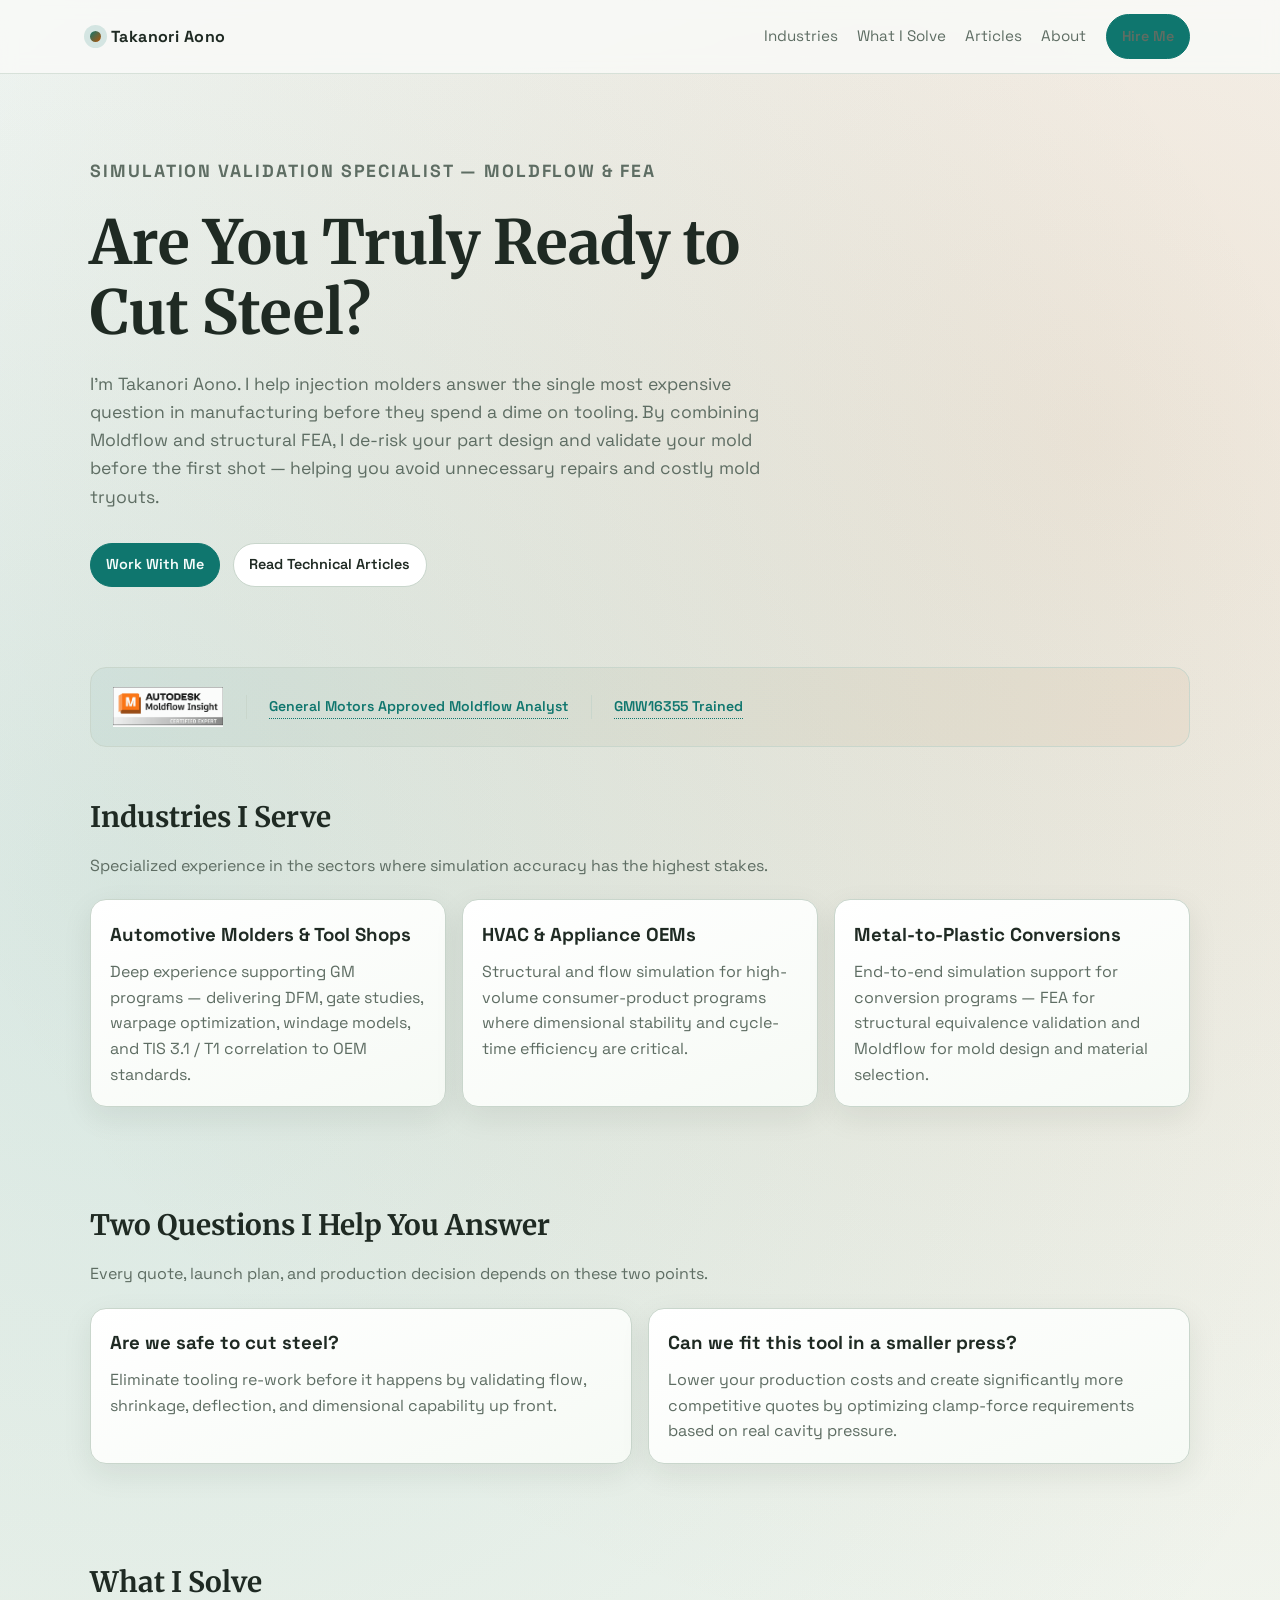
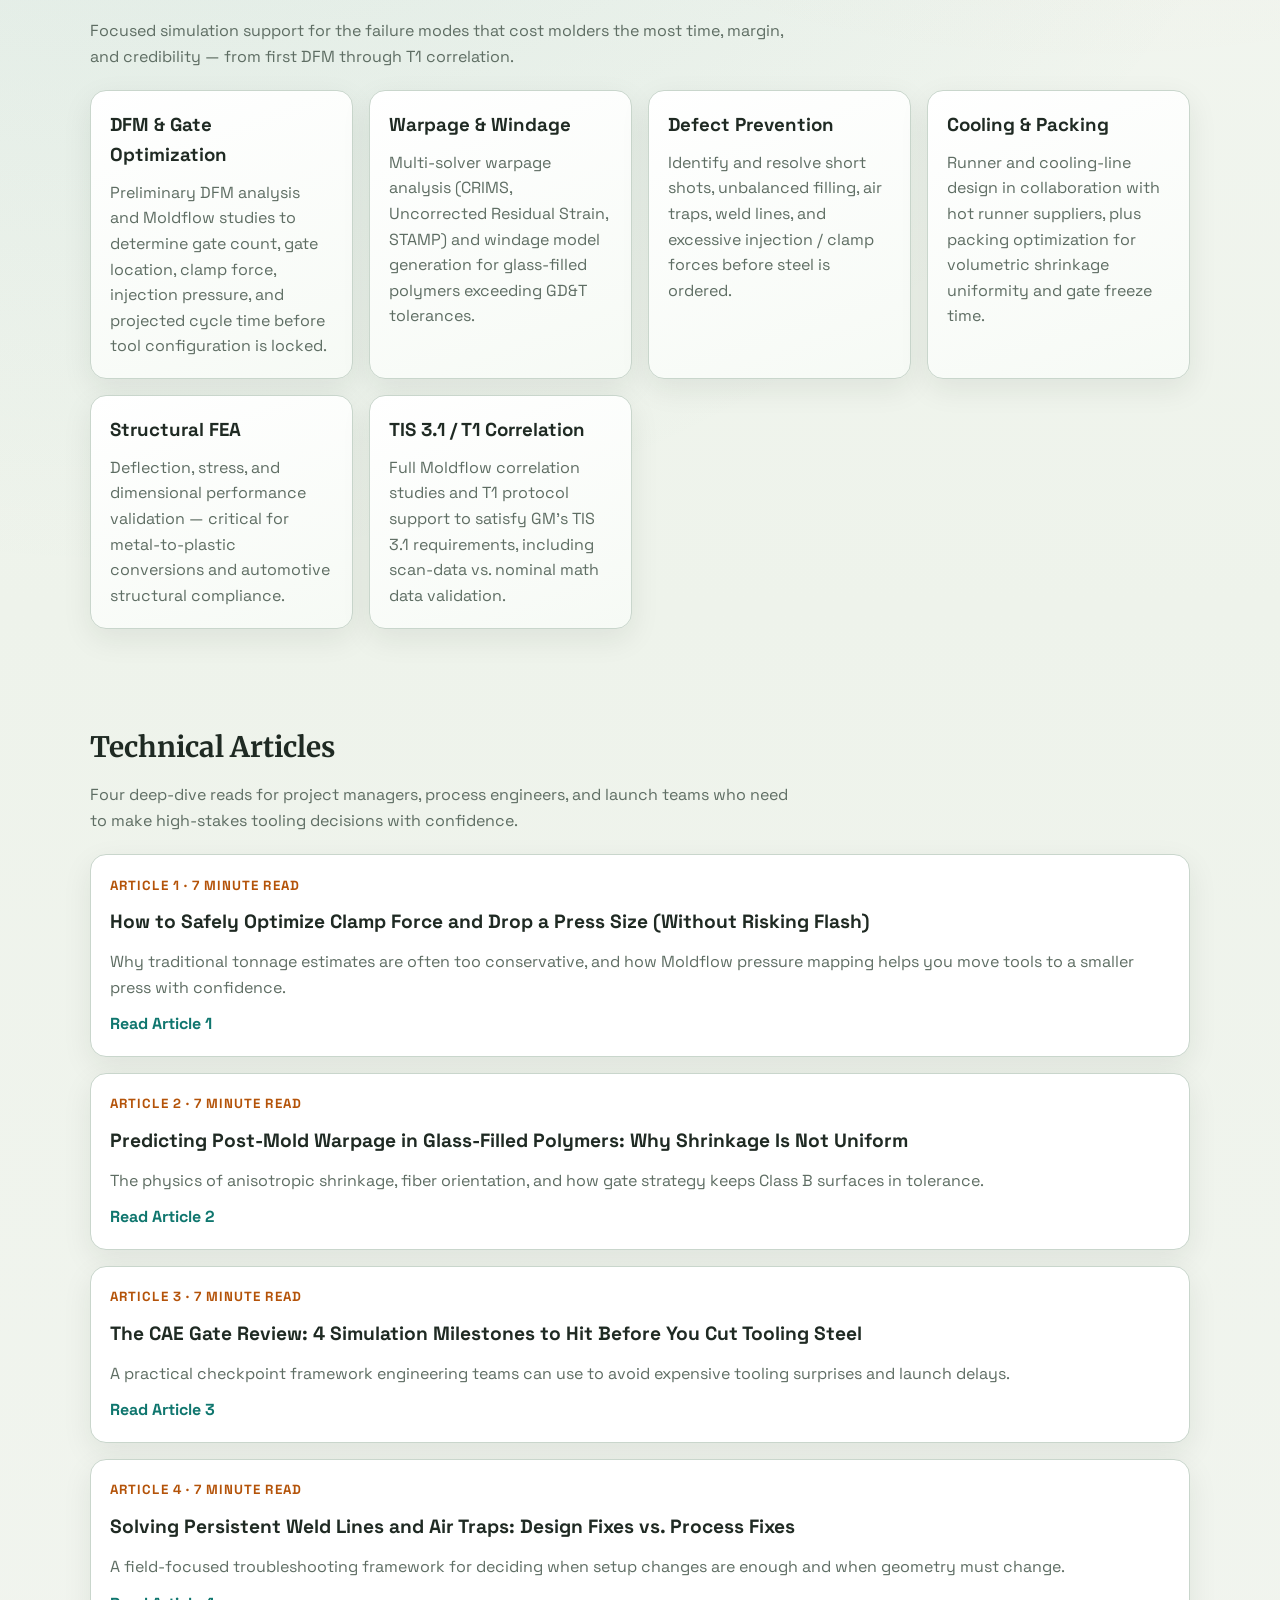
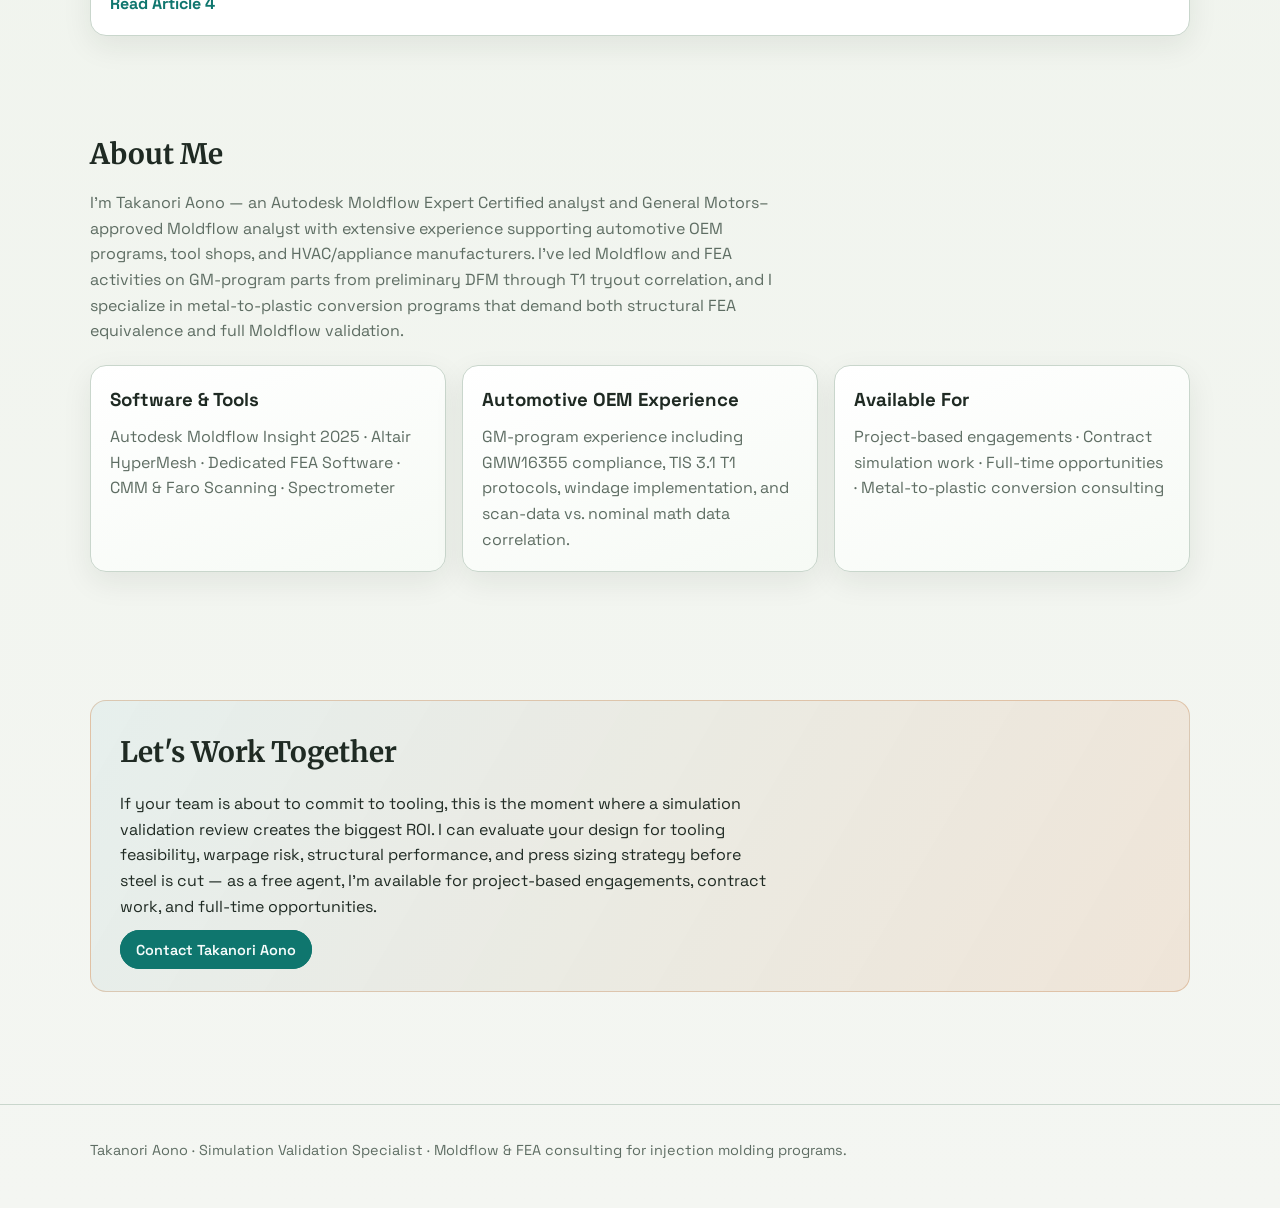
==== index.html @ dc36ce5a "Remove industry images; make credentials clickable; bump trust strip - Removed misleading stock imag" ====
<!DOCTYPE html>
<html lang="en">
  <head>
    <meta charset="UTF-8" />
    <meta name="viewport" content="width=device-width, initial-scale=1.0" />
    <meta
      name="description"
      content="Takanori Aono — Simulation Validation Specialist helping injection molders determine if they are ready to cut steel using Moldflow and FEA."
    />
    <title>Takanori Aono | Simulation Validation Specialist</title>
    <link rel="preconnect" href="https://fonts.googleapis.com" />
    <link rel="preconnect" href="https://fonts.gstatic.com" crossorigin />
    <link
      href="https://fonts.googleapis.com/css2?family=Merriweather:wght@700;900&family=Space+Grotesk:wght@400;500;700&display=swap"
      rel="stylesheet"
    />
    <link rel="stylesheet" href="styles.css" />
  </head>
  <body>
    <header class="top-nav">
      <div class="top-nav-inner">
        <a class="brand" href="index.html">
          <span class="brand-dot" aria-hidden="true"></span>
          <span>Takanori Aono</span>
        </a>
        <nav class="nav-links" aria-label="Primary">
          <a href="#industries">Industries</a>
          <a href="#what-i-solve">What I Solve</a>
          <a href="#articles">Articles</a>
          <a href="#about">About</a>
          <a class="btn" href="#contact">Hire Me</a>
        </nav>
      </div>
    </header>

    <main>
      <section class="hero site-wrap">
        <p class="kicker reveal">Simulation Validation Specialist — Moldflow &amp; FEA</p>
        <h1 class="reveal reveal-delay-1">Are You Truly Ready to Cut Steel?</h1>
        <p class="reveal reveal-delay-2">
          I'm Takanori Aono. I help injection molders answer the single most expensive question
          in manufacturing before they spend a dime on tooling. By combining Moldflow and
          structural FEA, I de-risk your part design and validate your mold before the first
          shot — helping you avoid unnecessary repairs and costly mold tryouts.
        </p>
        <div class="hero-cta reveal reveal-delay-3">
          <a class="btn" href="#contact">Work With Me</a>
          <a class="btn btn-secondary" href="#articles">Read Technical Articles</a>
        </div>
      </section>

      <div class="trust-strip site-wrap">
        <a href="Taka Aono Expert Cert.pdf" target="_blank" rel="noopener" class="cert-link" title="View Certificate">
          <img src="Expert 2025.jpg" alt="Autodesk Moldflow Insight Certified Expert" class="cert-badge-img" />
        </a>
        <span class="trust-divider" aria-hidden="true"></span>
        <a
          href="https://www.autodesk.com/certification/learn/catalog/productFamily/moldflow"
          target="_blank"
          rel="noopener"
          class="trust-item trust-link"
          title="Learn about Autodesk Moldflow certification recognized by General Motors"
        >General Motors Approved Moldflow Analyst</a>
        <span class="trust-divider" aria-hidden="true"></span>
        <a
          href="https://www.sae.org/standards/content/gmw16355/"
          target="_blank"
          rel="noopener"
          class="trust-item trust-link"
          title="GMW16355 — GM Worldwide Engineering Standard for injection molded plastic parts"
        >GMW16355 Trained</a>
      </div>

      <section id="industries" class="section site-wrap">
        <h2>Industries I Serve</h2>
        <p class="section-intro">
          Specialized experience in the sectors where simulation accuracy has the highest stakes.
        </p>
        <div class="grid">
          <article class="card">
            <h3>Automotive Molders &amp; Tool Shops</h3>
            <p>
              Deep experience supporting GM programs — delivering DFM, gate studies, warpage
              optimization, windage models, and TIS 3.1 / T1 correlation to OEM standards.
            </p>
          </article>
          <article class="card">
            <h3>HVAC &amp; Appliance OEMs</h3>
            <p>
              Structural and flow simulation for high-volume consumer-product programs where
              dimensional stability and cycle-time efficiency are critical.
            </p>
          </article>
          <article class="card">
            <h3>Metal-to-Plastic Conversions</h3>
            <p>
              End-to-end simulation support for conversion programs — FEA for structural
              equivalence validation and Moldflow for mold design and material selection.
            </p>
          </article>
        </div>
      </section>

      <section id="core-questions" class="section site-wrap">
        <h2>Two Questions I Help You Answer</h2>
        <p class="section-intro">
          Every quote, launch plan, and production decision depends on these two points.
        </p>
        <div class="grid">
          <article class="card">
            <h3>Are we safe to cut steel?</h3>
            <p>
              Eliminate tooling re-work before it happens by validating flow, shrinkage,
              deflection, and dimensional capability up front.
            </p>
          </article>
          <article class="card">
            <h3>Can we fit this tool in a smaller press?</h3>
            <p>
              Lower your production costs and create significantly more competitive quotes by
              optimizing clamp-force requirements based on real cavity pressure.
            </p>
          </article>
        </div>
      </section>

      <section id="what-i-solve" class="section site-wrap">
        <h2>What I Solve</h2>
        <p class="section-intro">
          Focused simulation support for the failure modes that cost molders the most time,
          margin, and credibility — from first DFM through T1 correlation.
        </p>
        <div class="grid">
          <article class="card">
            <h3>DFM &amp; Gate Optimization</h3>
            <p>
              Preliminary DFM analysis and Moldflow studies to determine gate count, gate
              location, clamp force, injection pressure, and projected cycle time before tool
              configuration is locked.
            </p>
          </article>
          <article class="card">
            <h3>Warpage &amp; Windage</h3>
            <p>
              Multi-solver warpage analysis (CRIMS, Uncorrected Residual Strain, STAMP) and
              windage model generation for glass-filled polymers exceeding GD&amp;T tolerances.
            </p>
          </article>
          <article class="card">
            <h3>Defect Prevention</h3>
            <p>
              Identify and resolve short shots, unbalanced filling, air traps, weld lines, and
              excessive injection / clamp forces before steel is ordered.
            </p>
          </article>
          <article class="card">
            <h3>Cooling &amp; Packing</h3>
            <p>
              Runner and cooling-line design in collaboration with hot runner suppliers, plus
              packing optimization for volumetric shrinkage uniformity and gate freeze time.
            </p>
          </article>
          <article class="card">
            <h3>Structural FEA</h3>
            <p>
              Deflection, stress, and dimensional performance validation — critical for
              metal-to-plastic conversions and automotive structural compliance.
            </p>
          </article>
          <article class="card">
            <h3>TIS 3.1 / T1 Correlation</h3>
            <p>
              Full Moldflow correlation studies and T1 protocol support to satisfy GM's TIS 3.1
              requirements, including scan-data vs. nominal math data validation.
            </p>
          </article>
        </div>
      </section>

      <section id="articles" class="section site-wrap">
        <h2>Technical Articles</h2>
        <p class="section-intro">
          Four deep-dive reads for project managers, process engineers, and launch teams who need
          to make high-stakes tooling decisions with confidence.
        </p>

        <div class="article-list">
          <article class="article-item">
            <span class="article-meta">Article 1 · 7 minute read</span>
            <h3>How to Safely Optimize Clamp Force and Drop a Press Size (Without Risking Flash)</h3>
            <p>
              Why traditional tonnage estimates are often too conservative, and how Moldflow
              pressure mapping helps you move tools to a smaller press with confidence.
            </p>
            <a class="inline-link" href="articles/article-1-smaller-press.html"
              >Read Article 1</a
            >
          </article>

          <article class="article-item">
            <span class="article-meta">Article 2 · 7 minute read</span>
            <h3>
              Predicting Post-Mold Warpage in Glass-Filled Polymers: Why Shrinkage Is Not Uniform
            </h3>
            <p>
              The physics of anisotropic shrinkage, fiber orientation, and how gate strategy keeps
              Class B surfaces in tolerance.
            </p>
            <a class="inline-link" href="articles/article-2-fiber-orientation.html"
              >Read Article 2</a
            >
          </article>

          <article class="article-item">
            <span class="article-meta">Article 3 · 7 minute read</span>
            <h3>The CAE Gate Review: 4 Simulation Milestones to Hit Before You Cut Tooling Steel</h3>
            <p>
              A practical checkpoint framework engineering teams can use to avoid expensive tooling
              surprises and launch delays.
            </p>
            <a class="inline-link" href="articles/article-3-ready-to-cut-steel.html"
              >Read Article 3</a
            >
          </article>

          <article class="article-item">
            <span class="article-meta">Article 4 · 7 minute read</span>
            <h3>Solving Persistent Weld Lines and Air Traps: Design Fixes vs. Process Fixes</h3>
            <p>
              A field-focused troubleshooting framework for deciding when setup changes are enough
              and when geometry must change.
            </p>
            <a class="inline-link" href="articles/article-4-weld-lines-air-traps.html"
              >Read Article 4</a
            >
          </article>
        </div>
      </section>

      <section id="about" class="section site-wrap">
        <h2>About Me</h2>
        <p class="section-intro">
          I'm Takanori Aono — an Autodesk Moldflow Expert Certified analyst and General Motors–
          approved Moldflow analyst with extensive experience supporting automotive OEM programs,
          tool shops, and HVAC/appliance manufacturers. I've led Moldflow and FEA activities on
          GM-program parts from preliminary DFM through T1 tryout correlation, and I specialize in
          metal-to-plastic conversion programs that demand both structural FEA equivalence and
          full Moldflow validation.
        </p>
        <div class="grid" style="margin-top:1.3rem;">
          <article class="card">
            <h3>Software &amp; Tools</h3>
            <p>
              Autodesk Moldflow Insight 2025 · Altair HyperMesh · Dedicated FEA Software ·
              CMM &amp; Faro Scanning · Spectrometer
            </p>
          </article>
          <article class="card">
            <h3>Automotive OEM Experience</h3>
            <p>
              GM-program experience including GMW16355 compliance, TIS 3.1 T1 protocols, windage
              implementation, and scan-data vs. nominal math data correlation.
            </p>
          </article>
          <article class="card">
            <h3>Available For</h3>
            <p>
              Project-based engagements · Contract simulation work · Full-time opportunities ·
              Metal-to-plastic conversion consulting
            </p>
          </article>
        </div>
      </section>

      <section id="contact" class="section site-wrap">
        <div class="cta">
          <h2>Let's Work Together</h2>
          <p>
            If your team is about to commit to tooling, this is the moment where a simulation
            validation review creates the biggest ROI. I can evaluate your design for tooling
            feasibility, warpage risk, structural performance, and press sizing strategy before
            steel is cut — as a free agent, I'm available for project-based engagements, contract
            work, and full-time opportunities.
          </p>
          <a class="btn" href="mailto:aonotaka96@gmail.com">Contact Takanori Aono</a>
        </div>
      </section>
    </main>

    <footer class="footer">
      <div class="site-wrap">
        <p>
          Takanori Aono · Simulation Validation Specialist · Moldflow &amp; FEA consulting for injection molding programs.
        </p>
      </div>
    </footer>
  </body>
</html>
---- styles.css ----
:root {
  --bg: #f4f6f2;
  --surface: #ffffff;
  --surface-alt: #e9efe6;
  --text: #1f2a23;
  --muted: #5e6d63;
  --accent: #0f766e;
  --accent-2: #b45309;
  --line: #c9d6cc;
  --shadow: 0 10px 30px rgba(20, 44, 31, 0.08);
  --radius: 16px;
}

* {
  box-sizing: border-box;
}

html {
  scroll-behavior: smooth;
}

body {
  margin: 0;
  font-family: "Space Grotesk", "Segoe UI", Tahoma, sans-serif;
  color: var(--text);
  background:
    radial-gradient(circle at 10% 20%, rgba(15, 118, 110, 0.12), transparent 35%),
    radial-gradient(circle at 85% 10%, rgba(180, 83, 9, 0.12), transparent 30%),
    linear-gradient(180deg, #f8faf7 0%, #eef3eb 50%, #f4f6f2 100%);
  min-height: 100vh;
  line-height: 1.6;
}

a {
  color: inherit;
  text-decoration: none;
}

img {
  max-width: 100%;
  display: block;
}

.site-wrap {
  width: min(1100px, 92%);
  margin: 0 auto;
}

.top-nav {
  position: sticky;
  top: 0;
  z-index: 20;
  backdrop-filter: blur(8px);
  background: rgba(248, 250, 247, 0.86);
  border-bottom: 1px solid rgba(201, 214, 204, 0.7);
}

.top-nav-inner {
  width: min(1100px, 92%);
  margin: 0 auto;
  display: flex;
  justify-content: space-between;
  align-items: center;
  padding: 0.9rem 0;
}

.brand {
  font-weight: 700;
  letter-spacing: 0.03em;
  display: flex;
  align-items: center;
  gap: 0.6rem;
}

.brand-dot {
  width: 11px;
  height: 11px;
  border-radius: 50%;
  background: linear-gradient(135deg, var(--accent), var(--accent-2));
  box-shadow: 0 0 0 6px rgba(15, 118, 110, 0.15);
}

.nav-links {
  display: flex;
  gap: 1.2rem;
  align-items: center;
  font-size: 0.95rem;
}

.nav-links a {
  color: var(--muted);
}

.nav-links a:hover {
  color: var(--text);
}

.btn {
  border: 1px solid var(--accent);
  background: var(--accent);
  color: #f6fcfb;
  padding: 0.6rem 0.95rem;
  border-radius: 999px;
  font-weight: 600;
  font-size: 0.9rem;
  transition: transform 0.2s ease, box-shadow 0.2s ease;
}

.btn:hover {
  transform: translateY(-1px);
  box-shadow: 0 8px 20px rgba(15, 118, 110, 0.25);
}

.hero {
  padding: 5.2rem 0 3.5rem;
  display: grid;
  gap: 1.4rem;
  align-items: end;
}

.kicker {
  color: var(--accent-2);
  text-transform: uppercase;
  letter-spacing: 0.11em;
  font-weight: 700;
  font-size: 0.78rem;
}

.hero h1 {
  margin: 0;
  font-family: "Merriweather", Georgia, serif;
  line-height: 1.15;
  font-size: clamp(2rem, 5vw, 3.8rem);
  max-width: 18ch;
}

.hero p {
  margin: 0;
  max-width: 65ch;
  color: var(--muted);
  font-size: 1.1rem;
}

.hero-cta {
  display: flex;
  flex-wrap: wrap;
  gap: 0.8rem;
  margin-top: 0.6rem;
}

.btn-secondary {
  border: 1px solid var(--line);
  background: var(--surface);
  color: var(--text);
}

.section {
  padding: 3rem 0;
}

.section h2 {
  margin: 0 0 0.8rem;
  font-family: "Merriweather", Georgia, serif;
  font-size: clamp(1.4rem, 2.2vw, 2rem);
}

.section-intro {
  margin: 0;
  color: var(--muted);
  max-width: 70ch;
}

.grid {
  margin-top: 1.3rem;
  display: grid;
  grid-template-columns: repeat(auto-fit, minmax(220px, 1fr));
  gap: 1rem;
}

.card {
  background: linear-gradient(160deg, #ffffff 0%, #f6faf5 100%);
  border: 1px solid var(--line);
  border-radius: var(--radius);
  padding: 1.2rem;
  box-shadow: var(--shadow);
}

.card h3 {
  margin-top: 0;
  margin-bottom: 0.6rem;
}

.card p {
  margin: 0;
  color: var(--muted);
}

.article-list {
  display: grid;
  gap: 1rem;
  margin-top: 1.3rem;
}

.article-item {
  display: grid;
  gap: 0.7rem;
  border: 1px solid var(--line);
  background: var(--surface);
  border-radius: var(--radius);
  padding: 1.2rem;
  box-shadow: var(--shadow);
}

.article-meta {
  font-size: 0.83rem;
  color: var(--accent-2);
  text-transform: uppercase;
  letter-spacing: 0.08em;
  font-weight: 700;
}

.article-item h3 {
  margin: 0;
  font-size: 1.2rem;
}

.article-item p {
  margin: 0;
  color: var(--muted);
}

.inline-link {
  color: var(--accent);
  font-weight: 700;
  width: fit-content;
}

.inline-link:hover {
  text-decoration: underline;
}

.cta {
  margin: 2rem 0 4rem;
  padding: 1.8rem;
  border-radius: var(--radius);
  border: 1px solid rgba(180, 83, 9, 0.25);
  background:
    linear-gradient(120deg, rgba(15, 118, 110, 0.08), rgba(180, 83, 9, 0.13)),
    #f8faf7;
}

.cta h2 {
  margin-top: 0;
}

.cta p {
  margin-bottom: 1.1rem;
  max-width: 65ch;
}

.footer {
  border-top: 1px solid var(--line);
  padding: 1.2rem 0 2rem;
  color: var(--muted);
  font-size: 0.9rem;
}

/* Article layout */
.article-hero {
  padding: 3.5rem 0 1.4rem;
}

.article-hero h1 {
  margin: 0;
  font-family: "Merriweather", Georgia, serif;
  line-height: 1.18;
  font-size: clamp(1.8rem, 4vw, 3rem);
  max-width: 24ch;
}

.article-shell {
  width: min(820px, 92%);
  margin: 0 auto;
}

.article-content {
  background: var(--surface);
  border: 1px solid var(--line);
  border-radius: var(--radius);
  box-shadow: var(--shadow);
  padding: clamp(1.1rem, 3.5vw, 2.2rem);
  margin-bottom: 3rem;
}

.article-content h2 {
  font-family: "Merriweather", Georgia, serif;
  margin-top: 2rem;
  margin-bottom: 0.7rem;
}

.article-content p,
.article-content li {
  color: #314138;
}

.article-content ul,
.article-content ol {
  padding-left: 1.2rem;
}

.callout {
  margin: 1.3rem 0;
  border-left: 4px solid var(--accent-2);
  background: var(--surface-alt);
  padding: 0.9rem 1rem;
  border-radius: 0 10px 10px 0;
}

.back-link {
  display: inline-flex;
  align-items: center;
  gap: 0.4rem;
  color: var(--accent);
  font-weight: 700;
  margin-bottom: 1rem;
}

.back-link:hover {
  text-decoration: underline;
}

.trust-strip {
  display: flex;
  align-items: center;
  flex-wrap: wrap;
  gap: 1rem 1.4rem;
  padding: 1.2rem 1.4rem;
  background: linear-gradient(135deg, rgba(15, 118, 110, 0.06), rgba(180, 83, 9, 0.06));
  border: 1px solid var(--line);
  border-radius: var(--radius);
  margin-top: 1.5rem;
}

.cert-link {
  display: flex;
  align-items: center;
}

.cert-badge-img {
  height: 40px;
  width: auto;
  display: block;
  opacity: 0.9;
  transition: opacity 0.2s;
}

.cert-link:hover .cert-badge-img {
  opacity: 1;
}

.trust-divider {
  width: 1px;
  height: 24px;
  background: var(--line);
  flex-shrink: 0;
}

.trust-item {
  font-size: 0.88rem;
  color: var(--muted);
  font-weight: 600;
}

.trust-link {
  color: var(--accent);
  text-decoration: none;
  border-bottom: 1px dotted var(--accent);
  transition: color 0.2s;
}

.trust-link:hover {
  color: var(--text);
  border-bottom-style: solid;
}

.card-visual {
  padding: 0;
  overflow: hidden;
}

.card-img {
  width: 100%;
  height: 170px;
  object-fit: cover;
  border-radius: var(--radius) var(--radius) 0 0;
  display: block;
}

.card-body {
  padding: 1.2rem;
}

.card-body h3 {
  margin-top: 0;
  margin-bottom: 0.6rem;
}

.card-body p {
  margin: 0;
  color: var(--muted);
}


  opacity: 0;
  transform: translateY(16px);
  animation: rise 0.7s ease forwards;
}

.reveal-delay-1 {
  animation-delay: 0.15s;
}

.reveal-delay-2 {
  animation-delay: 0.3s;
}

.reveal-delay-3 {
  animation-delay: 0.45s;
}

@keyframes rise {
  to {
    opacity: 1;
    transform: translateY(0);
  }
}

@media (max-width: 720px) {
  .nav-links {
    gap: 0.75rem;
    font-size: 0.88rem;
  }

  .hero {
    padding-top: 3.6rem;
  }

  .hero p {
    font-size: 1rem;
  }
}
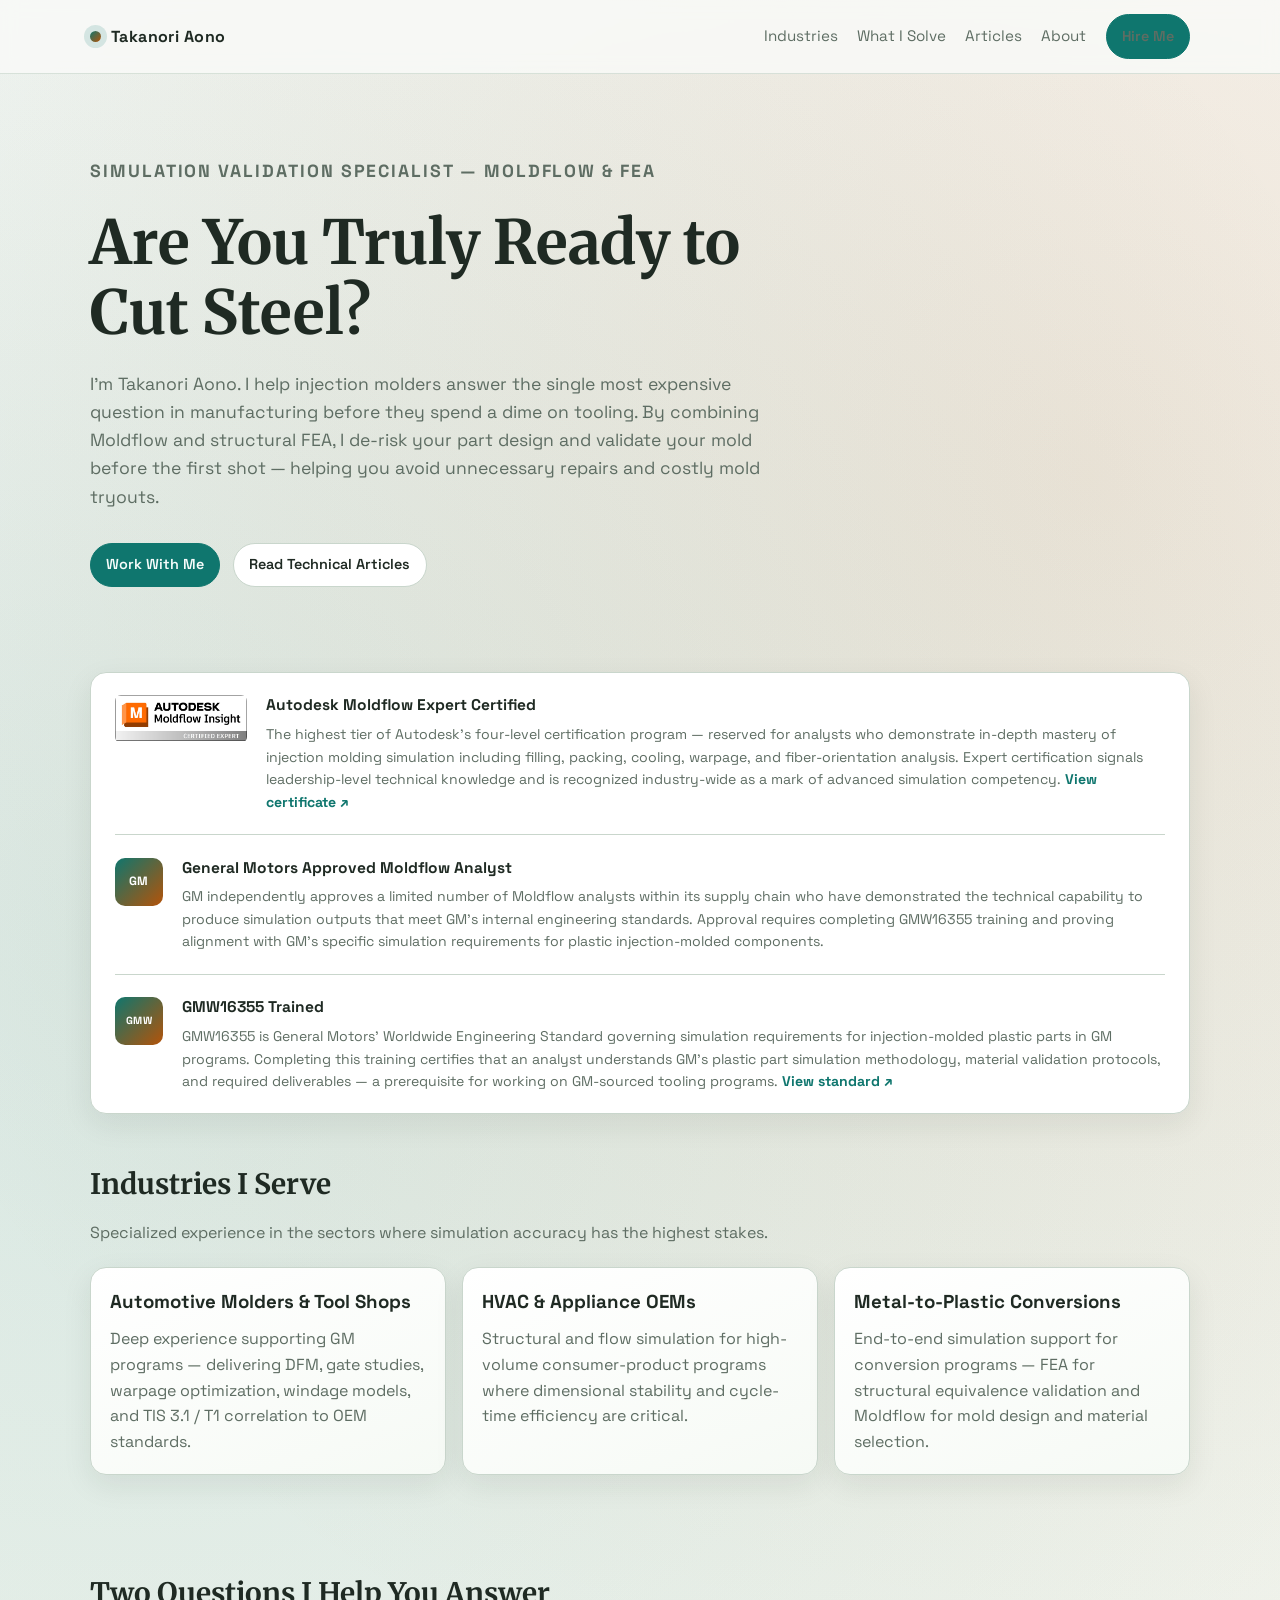
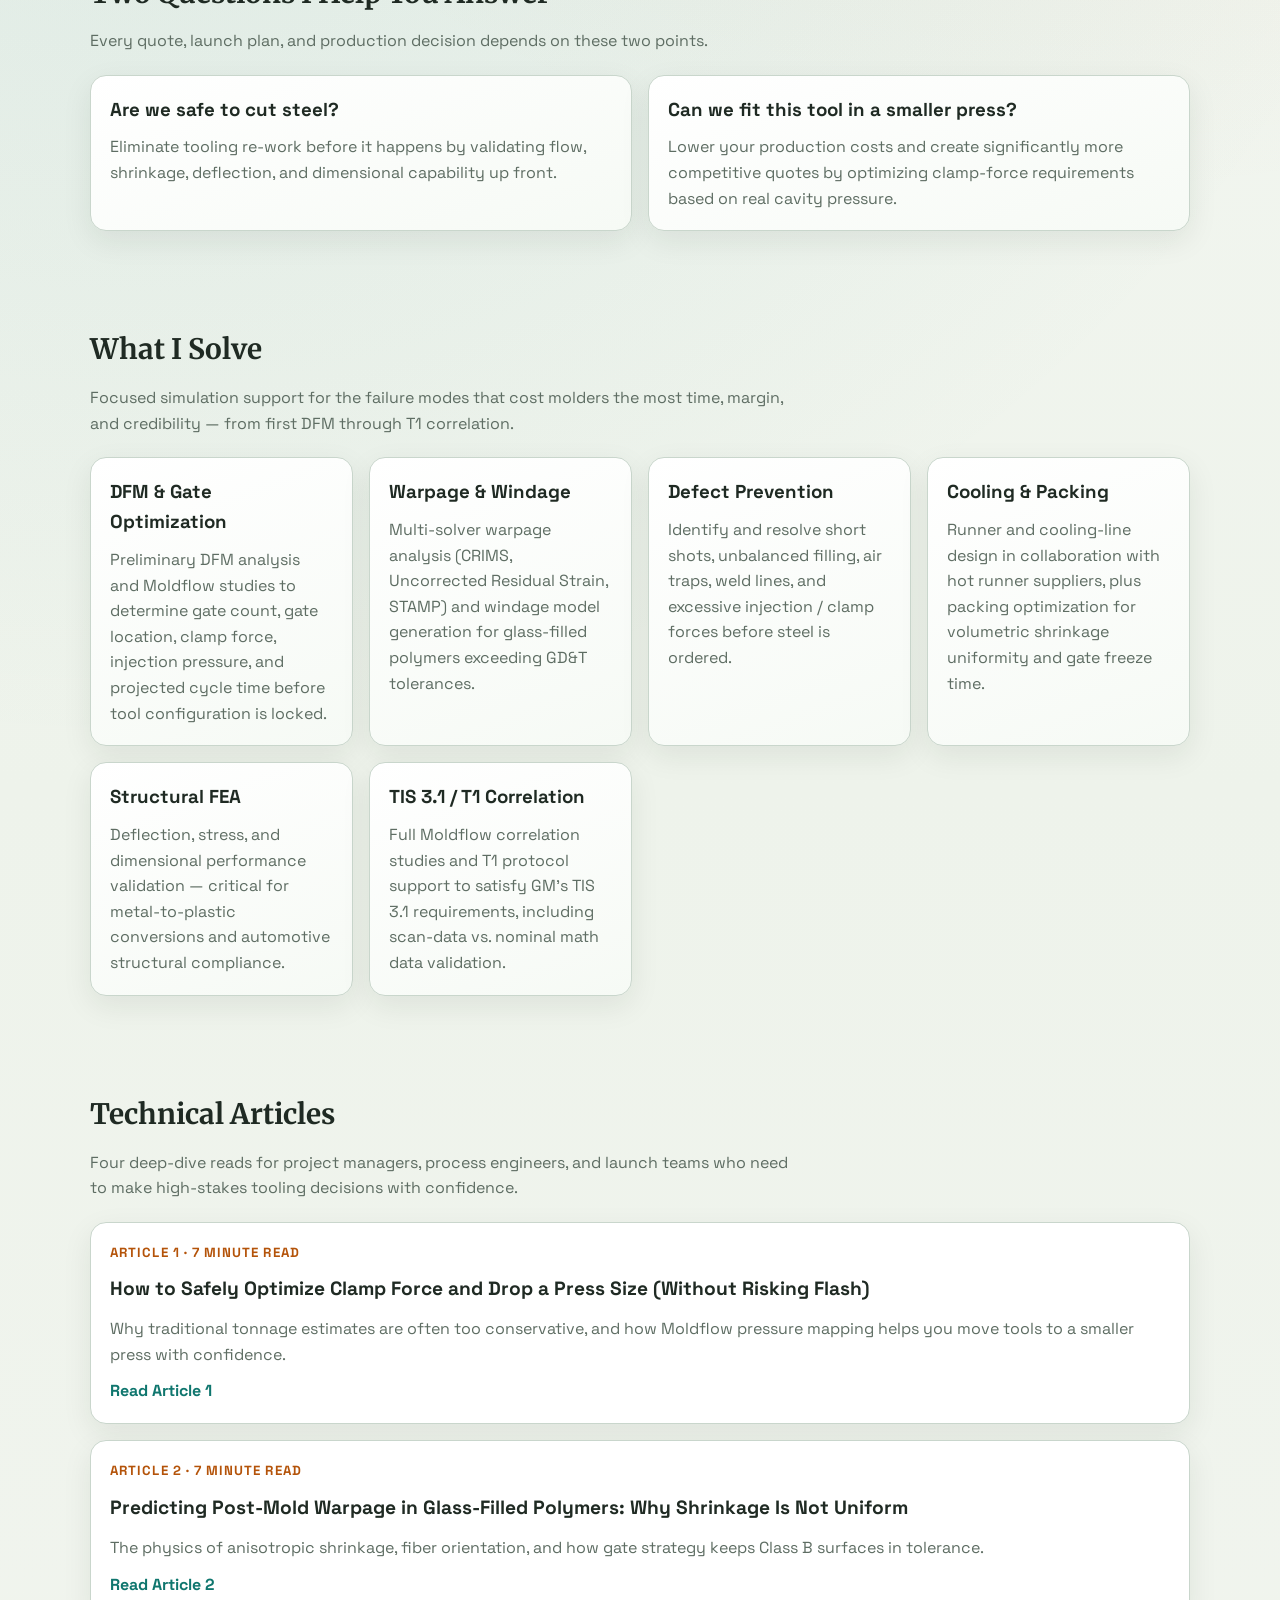
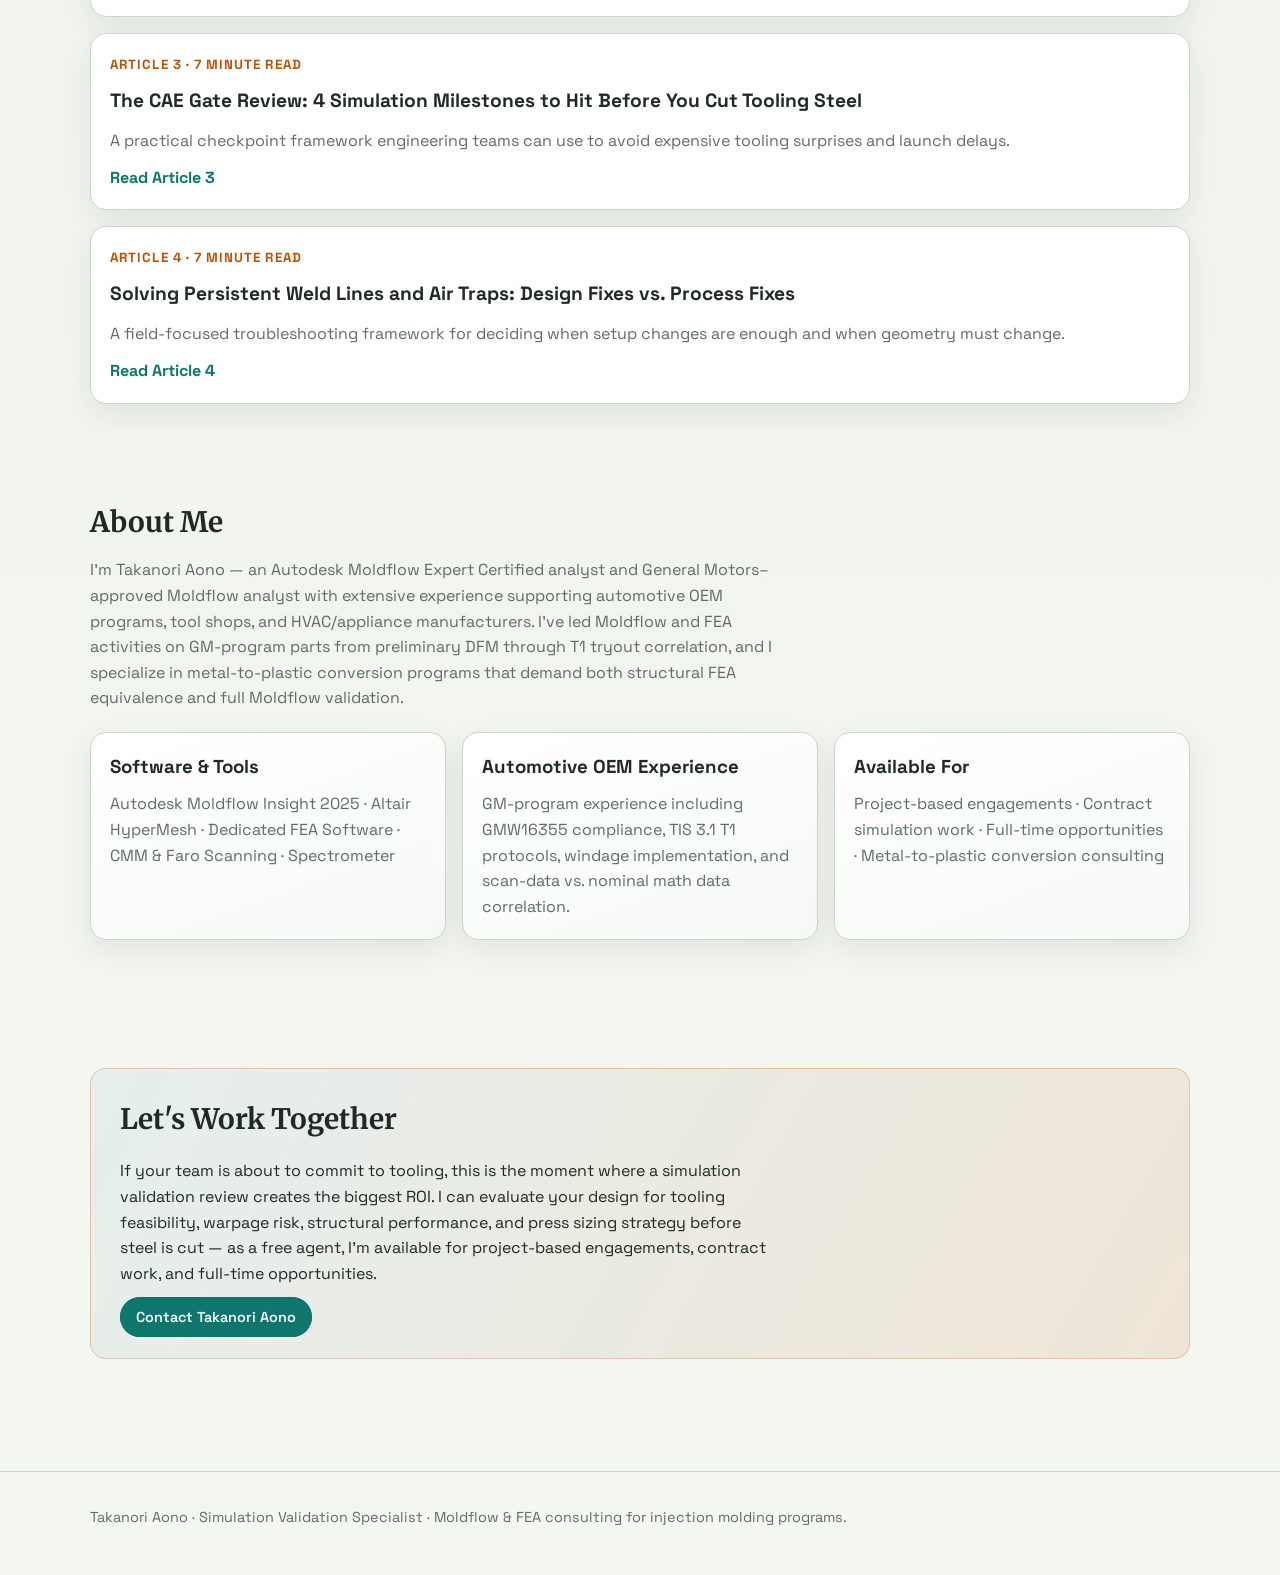
==== commit d5a2e65b: "Add credential descriptions with explained context for all three certs - Autodesk Moldflow Expert: e" ====
--- a/index.html
+++ b/index.html
@@ -49,26 +49,52 @@
         </div>
       </section>
 
-      <div class="trust-strip site-wrap">
-        <a href="Taka Aono Expert Cert.pdf" target="_blank" rel="noopener" class="cert-link" title="View Certificate">
-          <img src="Expert 2025.jpg" alt="Autodesk Moldflow Insight Certified Expert" class="cert-badge-img" />
-        </a>
-        <span class="trust-divider" aria-hidden="true"></span>
-        <a
-          href="https://www.autodesk.com/certification/learn/catalog/productFamily/moldflow"
-          target="_blank"
-          rel="noopener"
-          class="trust-item trust-link"
-          title="Learn about Autodesk Moldflow certification recognized by General Motors"
-        >General Motors Approved Moldflow Analyst</a>
-        <span class="trust-divider" aria-hidden="true"></span>
-        <a
-          href="https://www.sae.org/standards/content/gmw16355/"
-          target="_blank"
-          rel="noopener"
-          class="trust-item trust-link"
-          title="GMW16355 — GM Worldwide Engineering Standard for injection molded plastic parts"
-        >GMW16355 Trained</a>
+      <div class="cred-bar site-wrap">
+        <div class="cred-bar-item">
+          <a href="Taka Aono Expert Cert.pdf" target="_blank" rel="noopener" class="cert-link" title="View Certificate">
+            <img src="Expert 2025.jpg" alt="Autodesk Moldflow Insight Certified Expert badge" class="cert-badge-img" />
+          </a>
+          <div class="cred-bar-text">
+            <strong>Autodesk Moldflow Expert Certified</strong>
+            <p>
+              The highest tier of Autodesk's four-level certification program — reserved for
+              analysts who demonstrate in-depth mastery of injection molding simulation including
+              filling, packing, cooling, warpage, and fiber-orientation analysis. Expert
+              certification signals leadership-level technical knowledge and is recognized
+              industry-wide as a mark of advanced simulation competency.
+              <a href="Taka Aono Expert Cert.pdf" target="_blank" rel="noopener" class="inline-link">View certificate ↗</a>
+            </p>
+          </div>
+        </div>
+        <div class="cred-bar-divider" aria-hidden="true"></div>
+        <div class="cred-bar-item">
+          <span class="cred-icon" aria-hidden="true">GM</span>
+          <div class="cred-bar-text">
+            <strong>General Motors Approved Moldflow Analyst</strong>
+            <p>
+              GM independently approves a limited number of Moldflow analysts within its supply
+              chain who have demonstrated the technical capability to produce simulation outputs
+              that meet GM's internal engineering standards. Approval requires completing
+              GMW16355 training and proving alignment with GM's specific simulation requirements
+              for plastic injection-molded components.
+            </p>
+          </div>
+        </div>
+        <div class="cred-bar-divider" aria-hidden="true"></div>
+        <div class="cred-bar-item">
+          <span class="cred-icon cred-icon-sm" aria-hidden="true">GMW</span>
+          <div class="cred-bar-text">
+            <strong>GMW16355 Trained</strong>
+            <p>
+              GMW16355 is General Motors' Worldwide Engineering Standard governing simulation
+              requirements for injection-molded plastic parts in GM programs. Completing this
+              training certifies that an analyst understands GM's plastic part simulation
+              methodology, material validation protocols, and required deliverables — a
+              prerequisite for working on GM-sourced tooling programs.
+              <a href="https://www.sae.org/standards/content/gmw16355/" target="_blank" rel="noopener" class="inline-link">View standard ↗</a>
+            </p>
+          </div>
+        </div>
       </div>
 
       <section id="industries" class="section site-wrap">
--- a/styles.css
+++ b/styles.css
@@ -329,59 +329,84 @@
   text-decoration: underline;
 }
 
-.trust-strip {
-  display: flex;
-  align-items: center;
-  flex-wrap: wrap;
-  gap: 1rem 1.4rem;
-  padding: 1.2rem 1.4rem;
-  background: linear-gradient(135deg, rgba(15, 118, 110, 0.06), rgba(180, 83, 9, 0.06));
+.cred-bar {
+  display: flex;
+  flex-direction: column;
+  gap: 0;
+  margin-top: 1.8rem;
   border: 1px solid var(--line);
   border-radius: var(--radius);
-  margin-top: 1.5rem;
-}
-
-.cert-link {
+  overflow: hidden;
+  background: var(--surface);
+  box-shadow: var(--shadow);
+}
+
+.cred-bar-item {
+  display: flex;
+  gap: 1.2rem;
+  align-items: flex-start;
+  padding: 1.3rem 1.5rem;
+}
+
+.cred-bar-divider {
+  height: 1px;
+  background: var(--line);
+  margin: 0 1.5rem;
+}
+
+.cred-icon {
+  flex-shrink: 0;
+  width: 48px;
+  height: 48px;
+  border-radius: 10px;
+  background: linear-gradient(135deg, var(--accent), var(--accent-2));
+  color: #fff;
+  font-weight: 700;
+  font-size: 0.75rem;
+  letter-spacing: 0.04em;
   display: flex;
   align-items: center;
+  justify-content: center;
+  margin-top: 2px;
+}
+
+.cred-icon-sm {
+  font-size: 0.65rem;
 }
 
 .cert-badge-img {
-  height: 40px;
+  height: 48px;
   width: auto;
   display: block;
-  opacity: 0.9;
+  border-radius: 6px;
+  flex-shrink: 0;
+  margin-top: 2px;
   transition: opacity 0.2s;
 }
 
 .cert-link:hover .cert-badge-img {
-  opacity: 1;
-}
-
-.trust-divider {
-  width: 1px;
-  height: 24px;
-  background: var(--line);
-  flex-shrink: 0;
-}
-
-.trust-item {
+  opacity: 0.85;
+}
+
+.cred-bar-text {
+  flex: 1;
+}
+
+.cred-bar-text strong {
+  display: block;
+  font-size: 0.97rem;
+  margin-bottom: 0.3rem;
+  color: var(--text);
+}
+
+.cred-bar-text p {
+  margin: 0;
   font-size: 0.88rem;
   color: var(--muted);
-  font-weight: 600;
-}
-
-.trust-link {
-  color: var(--accent);
-  text-decoration: none;
-  border-bottom: 1px dotted var(--accent);
-  transition: color 0.2s;
-}
-
-.trust-link:hover {
-  color: var(--text);
-  border-bottom-style: solid;
-}
+  line-height: 1.6;
+}
+
+
 
 .card-visual {
   padding: 0;
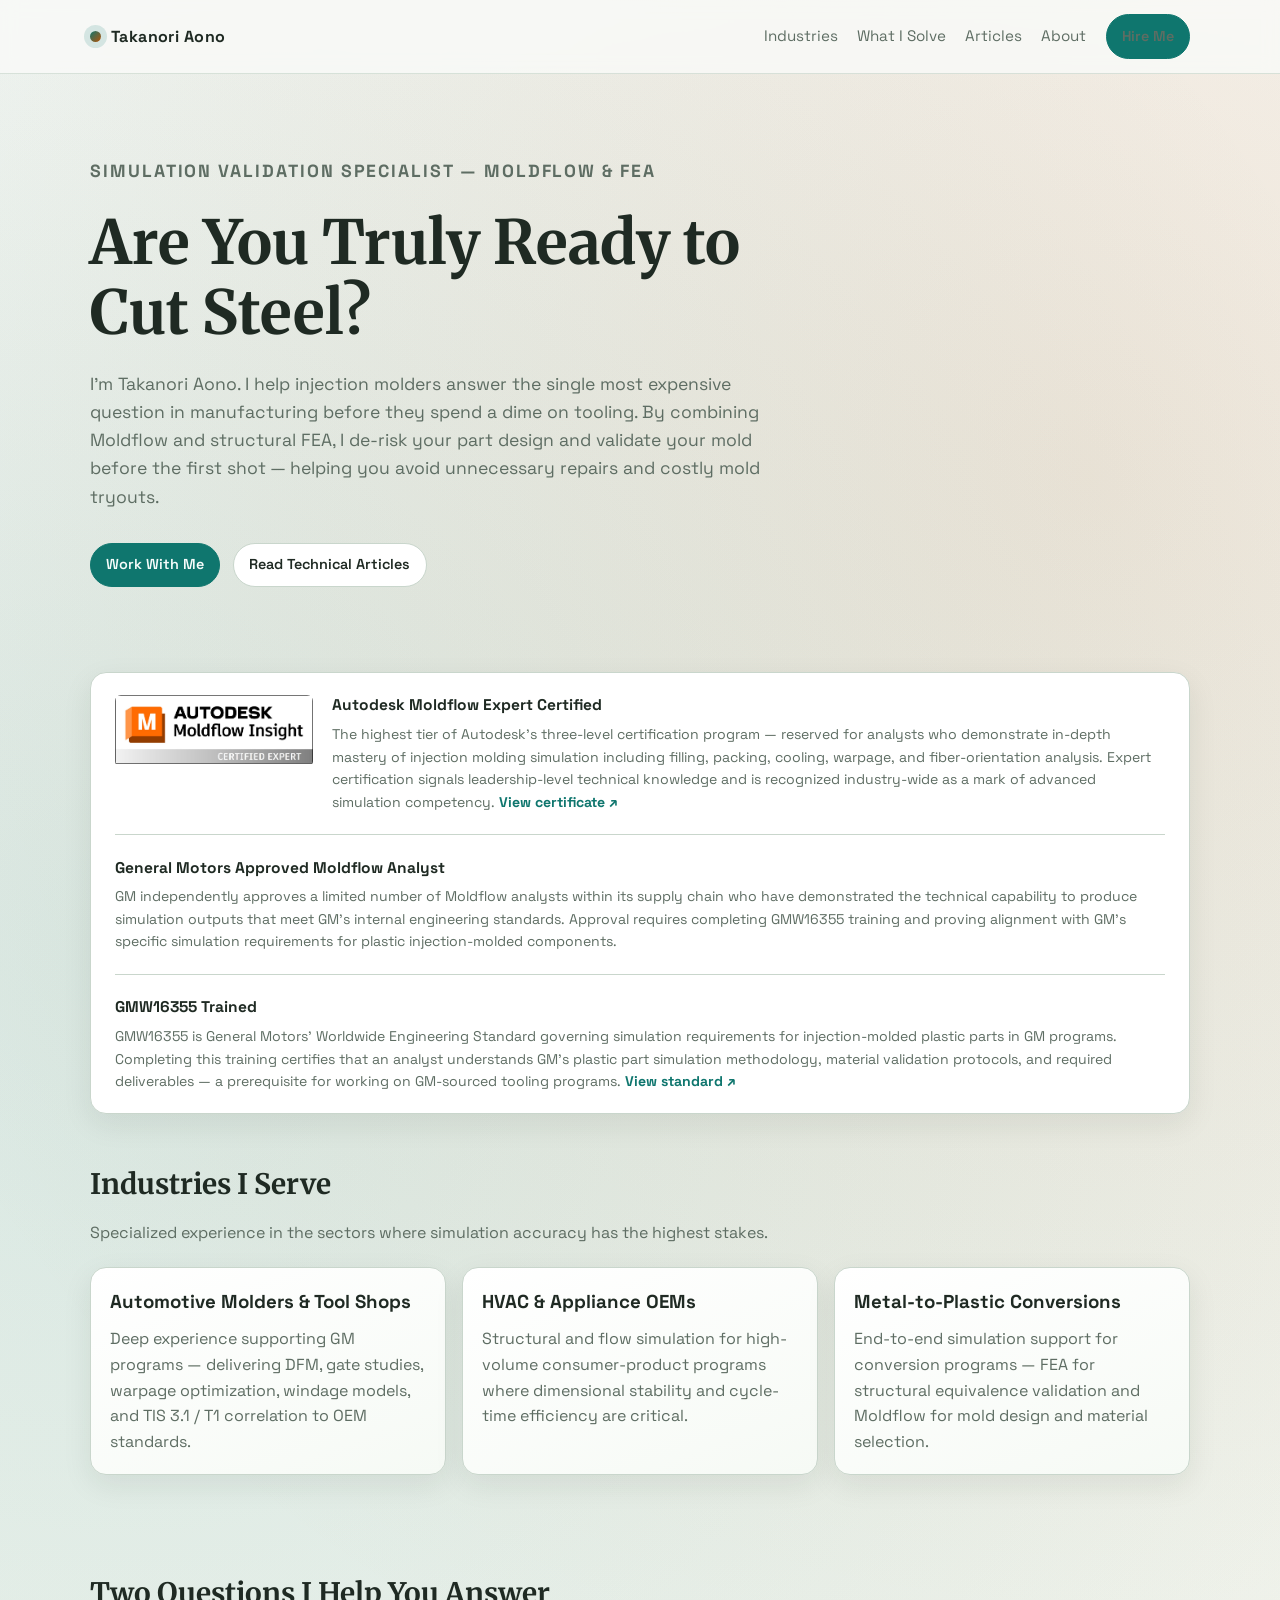
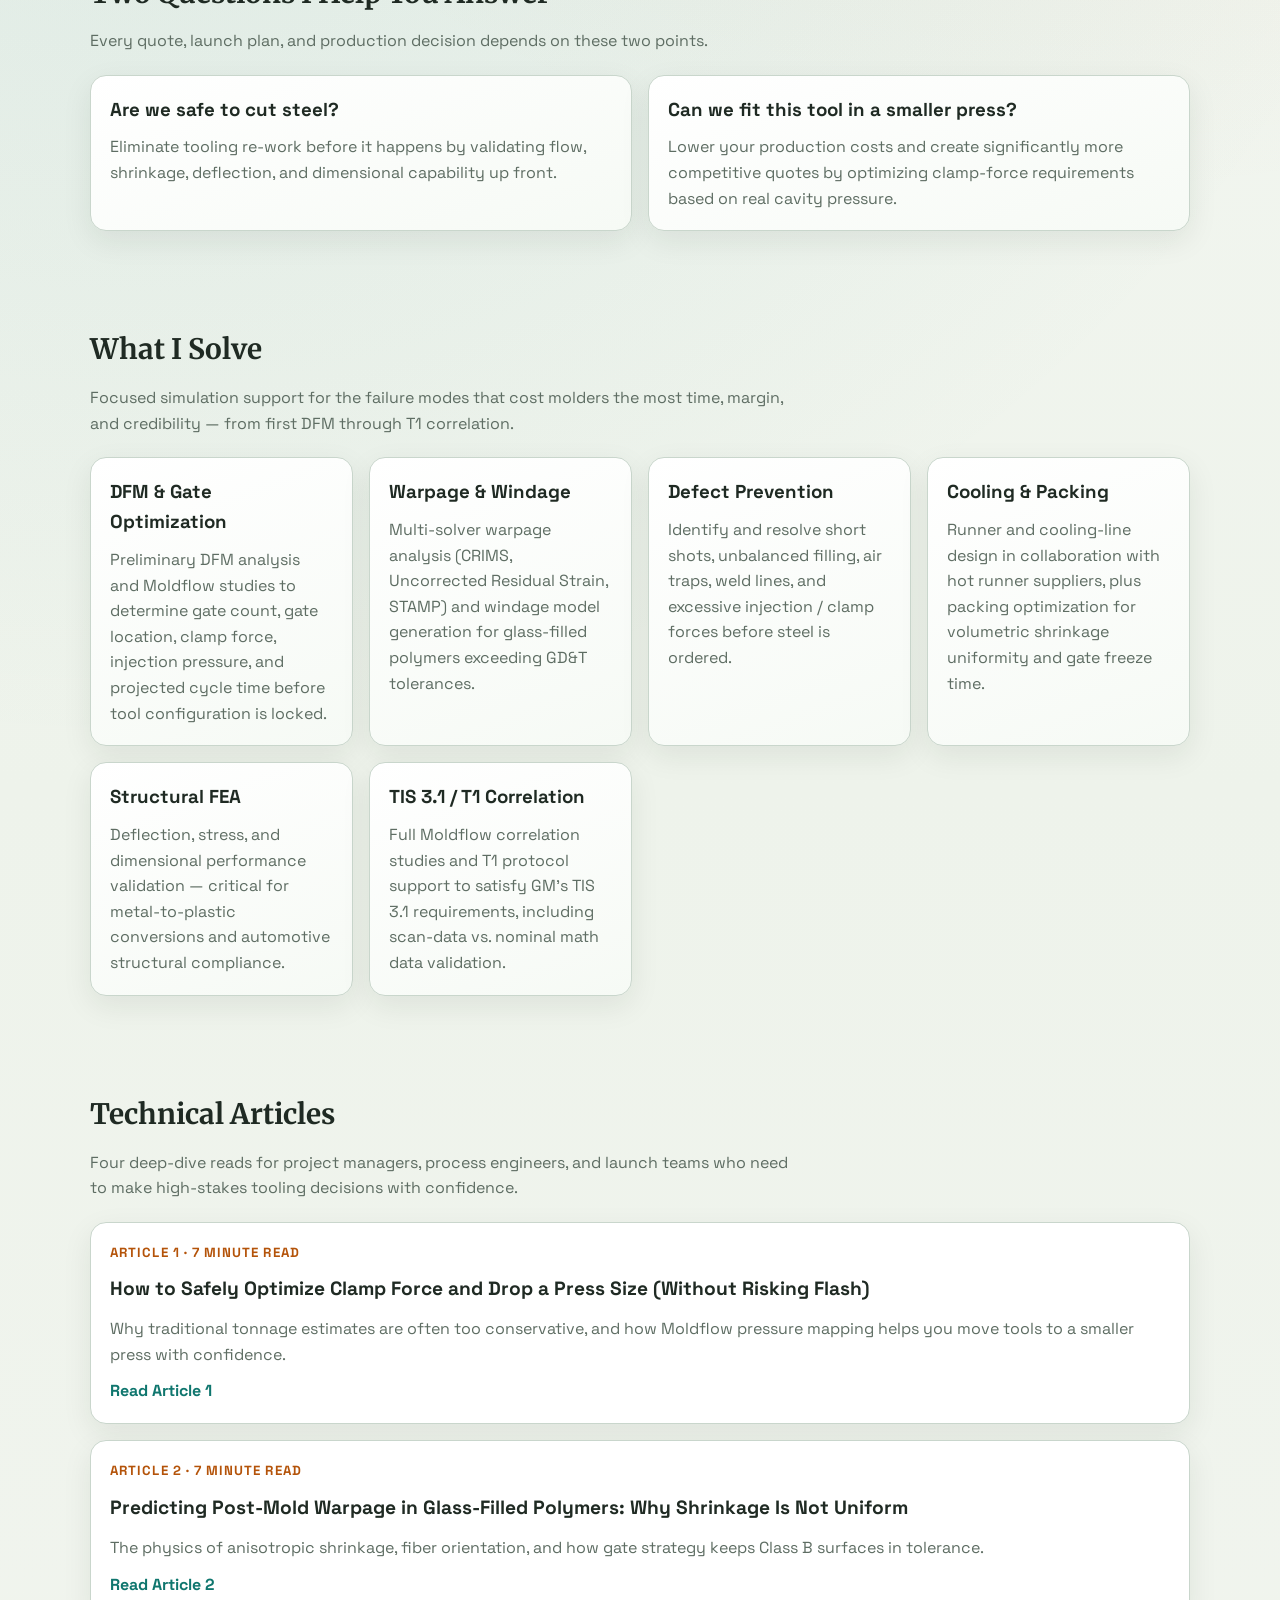
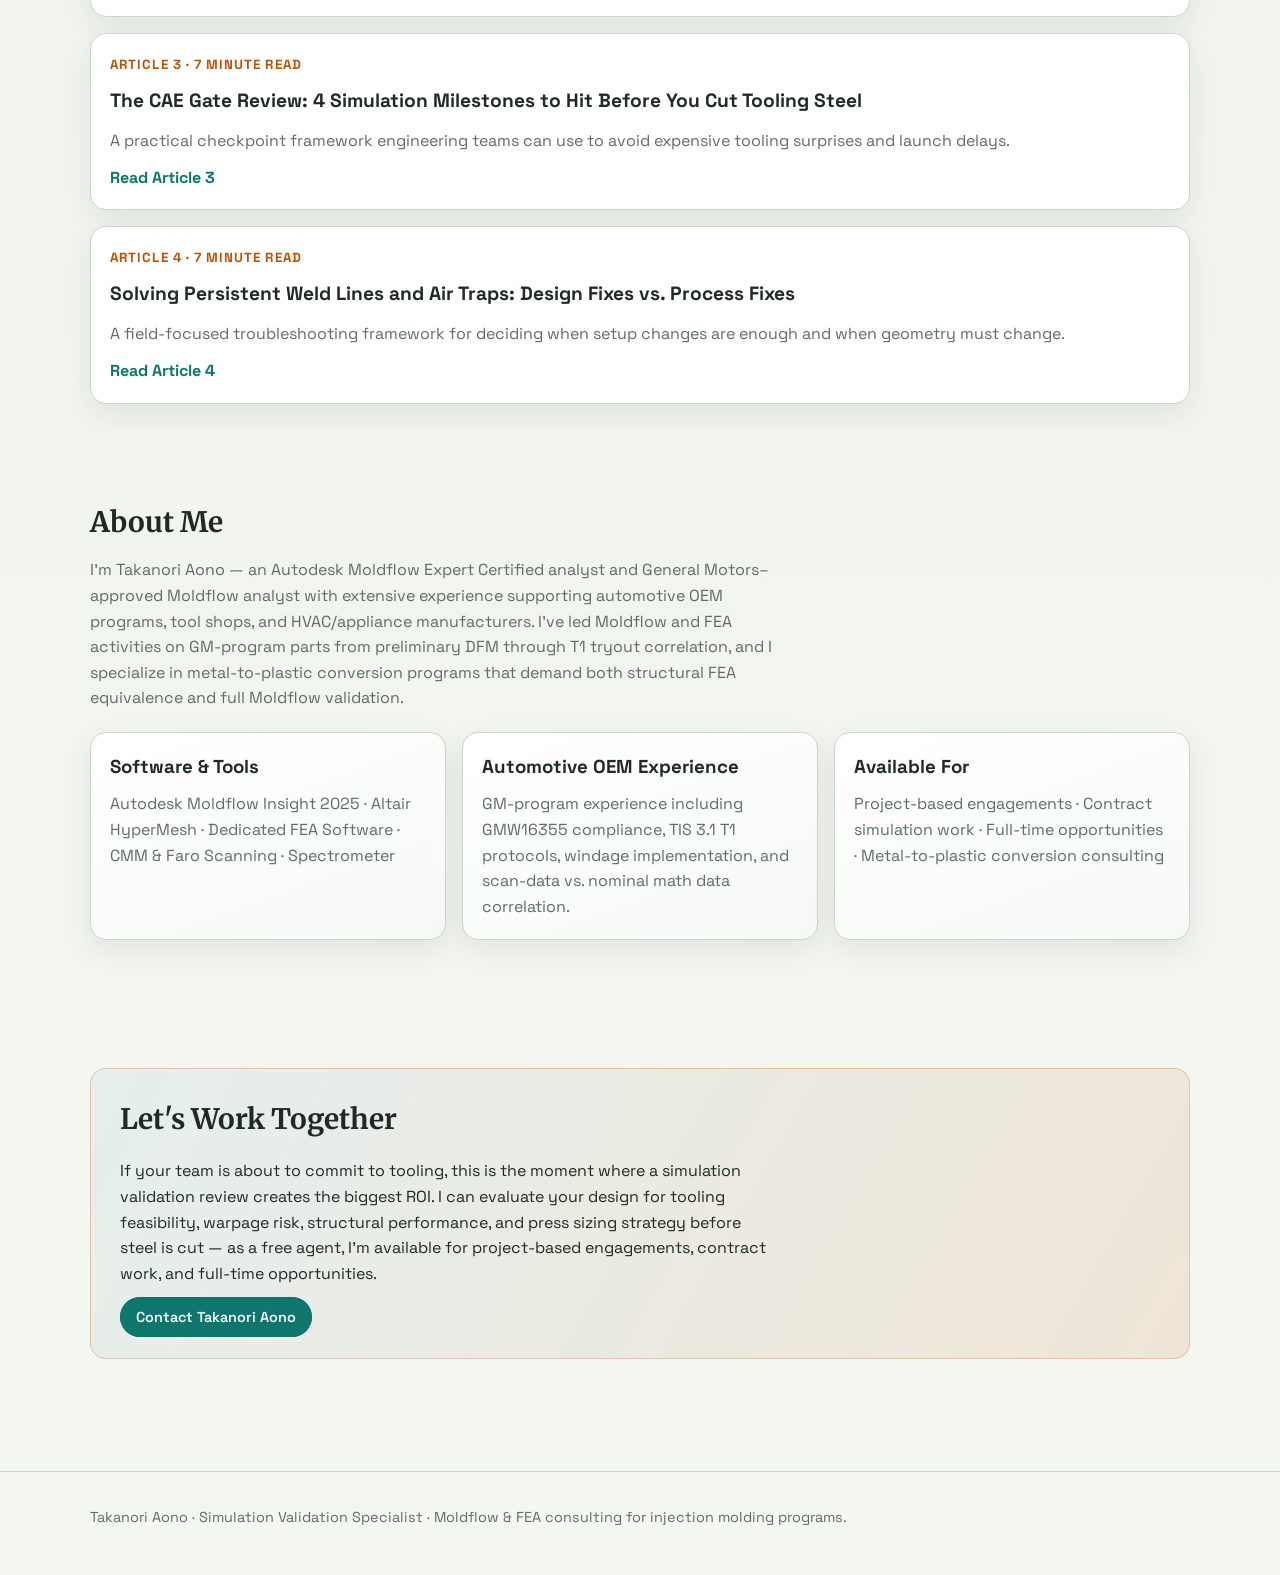
==== commit 0db97b8e: "Fix credential section: larger badge, remove icons, correct cert tier, update GMW link - Badge image" ====
--- a/index.html
+++ b/index.html
@@ -57,7 +57,7 @@
           <div class="cred-bar-text">
             <strong>Autodesk Moldflow Expert Certified</strong>
             <p>
-              The highest tier of Autodesk's four-level certification program — reserved for
+              The highest tier of Autodesk's three-level certification program — reserved for
               analysts who demonstrate in-depth mastery of injection molding simulation including
               filling, packing, cooling, warpage, and fiber-orientation analysis. Expert
               certification signals leadership-level technical knowledge and is recognized
@@ -68,7 +68,6 @@
         </div>
         <div class="cred-bar-divider" aria-hidden="true"></div>
         <div class="cred-bar-item">
-          <span class="cred-icon" aria-hidden="true">GM</span>
           <div class="cred-bar-text">
             <strong>General Motors Approved Moldflow Analyst</strong>
             <p>
@@ -82,7 +81,6 @@
         </div>
         <div class="cred-bar-divider" aria-hidden="true"></div>
         <div class="cred-bar-item">
-          <span class="cred-icon cred-icon-sm" aria-hidden="true">GMW</span>
           <div class="cred-bar-text">
             <strong>GMW16355 Trained</strong>
             <p>
@@ -91,7 +89,7 @@
               training certifies that an analyst understands GM's plastic part simulation
               methodology, material validation protocols, and required deliverables — a
               prerequisite for working on GM-sourced tooling programs.
-              <a href="https://www.sae.org/standards/content/gmw16355/" target="_blank" rel="noopener" class="inline-link">View standard ↗</a>
+              <a href="https://store.accuristech.com/standards/gmw-gmw16355?product_id=2899914" target="_blank" rel="noopener" class="inline-link">View standard ↗</a>
             </p>
           </div>
         </div>
--- a/styles.css
+++ b/styles.css
@@ -353,29 +353,8 @@
   background: var(--line);
   margin: 0 1.5rem;
 }
-
-.cred-icon {
-  flex-shrink: 0;
-  width: 48px;
-  height: 48px;
-  border-radius: 10px;
-  background: linear-gradient(135deg, var(--accent), var(--accent-2));
-  color: #fff;
-  font-weight: 700;
-  font-size: 0.75rem;
-  letter-spacing: 0.04em;
-  display: flex;
-  align-items: center;
-  justify-content: center;
-  margin-top: 2px;
-}
-
-.cred-icon-sm {
-  font-size: 0.65rem;
-}
-
 .cert-badge-img {
-  height: 48px;
+  height: 72px;
   width: auto;
   display: block;
   border-radius: 6px;
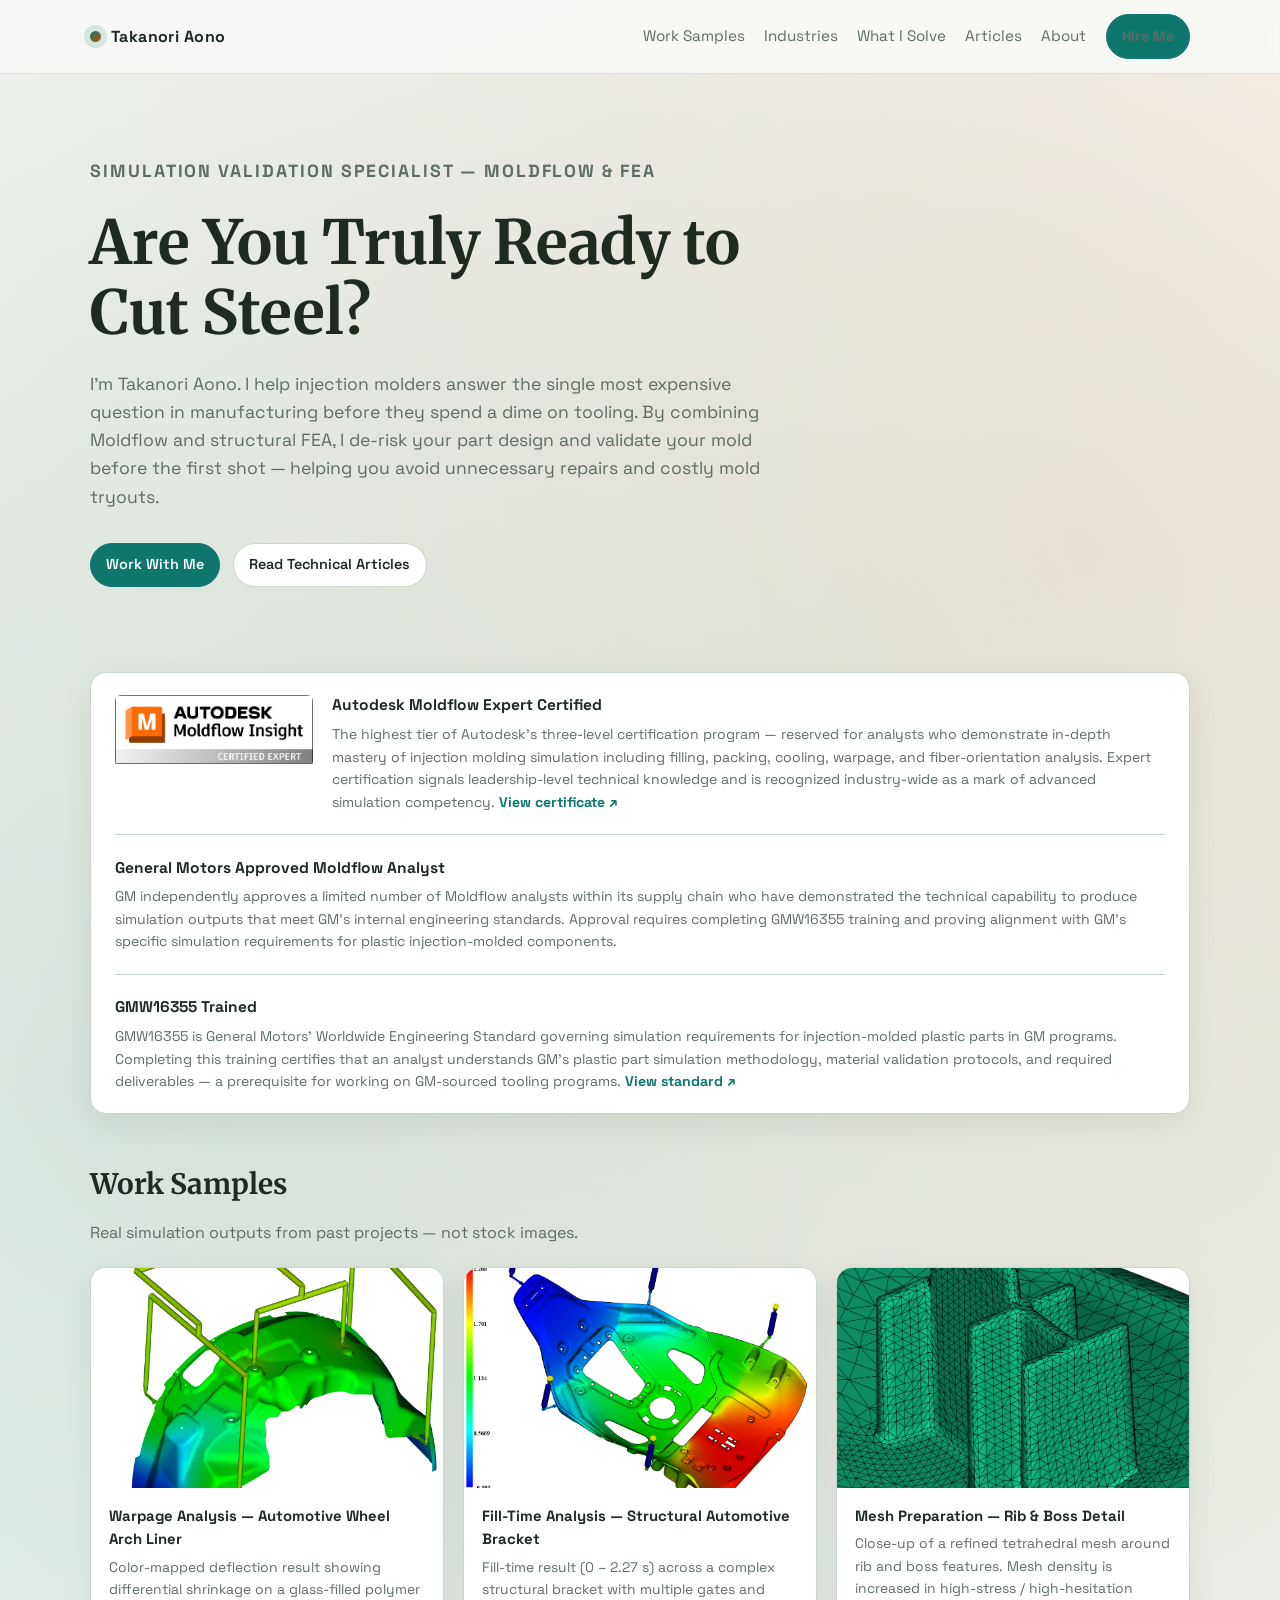
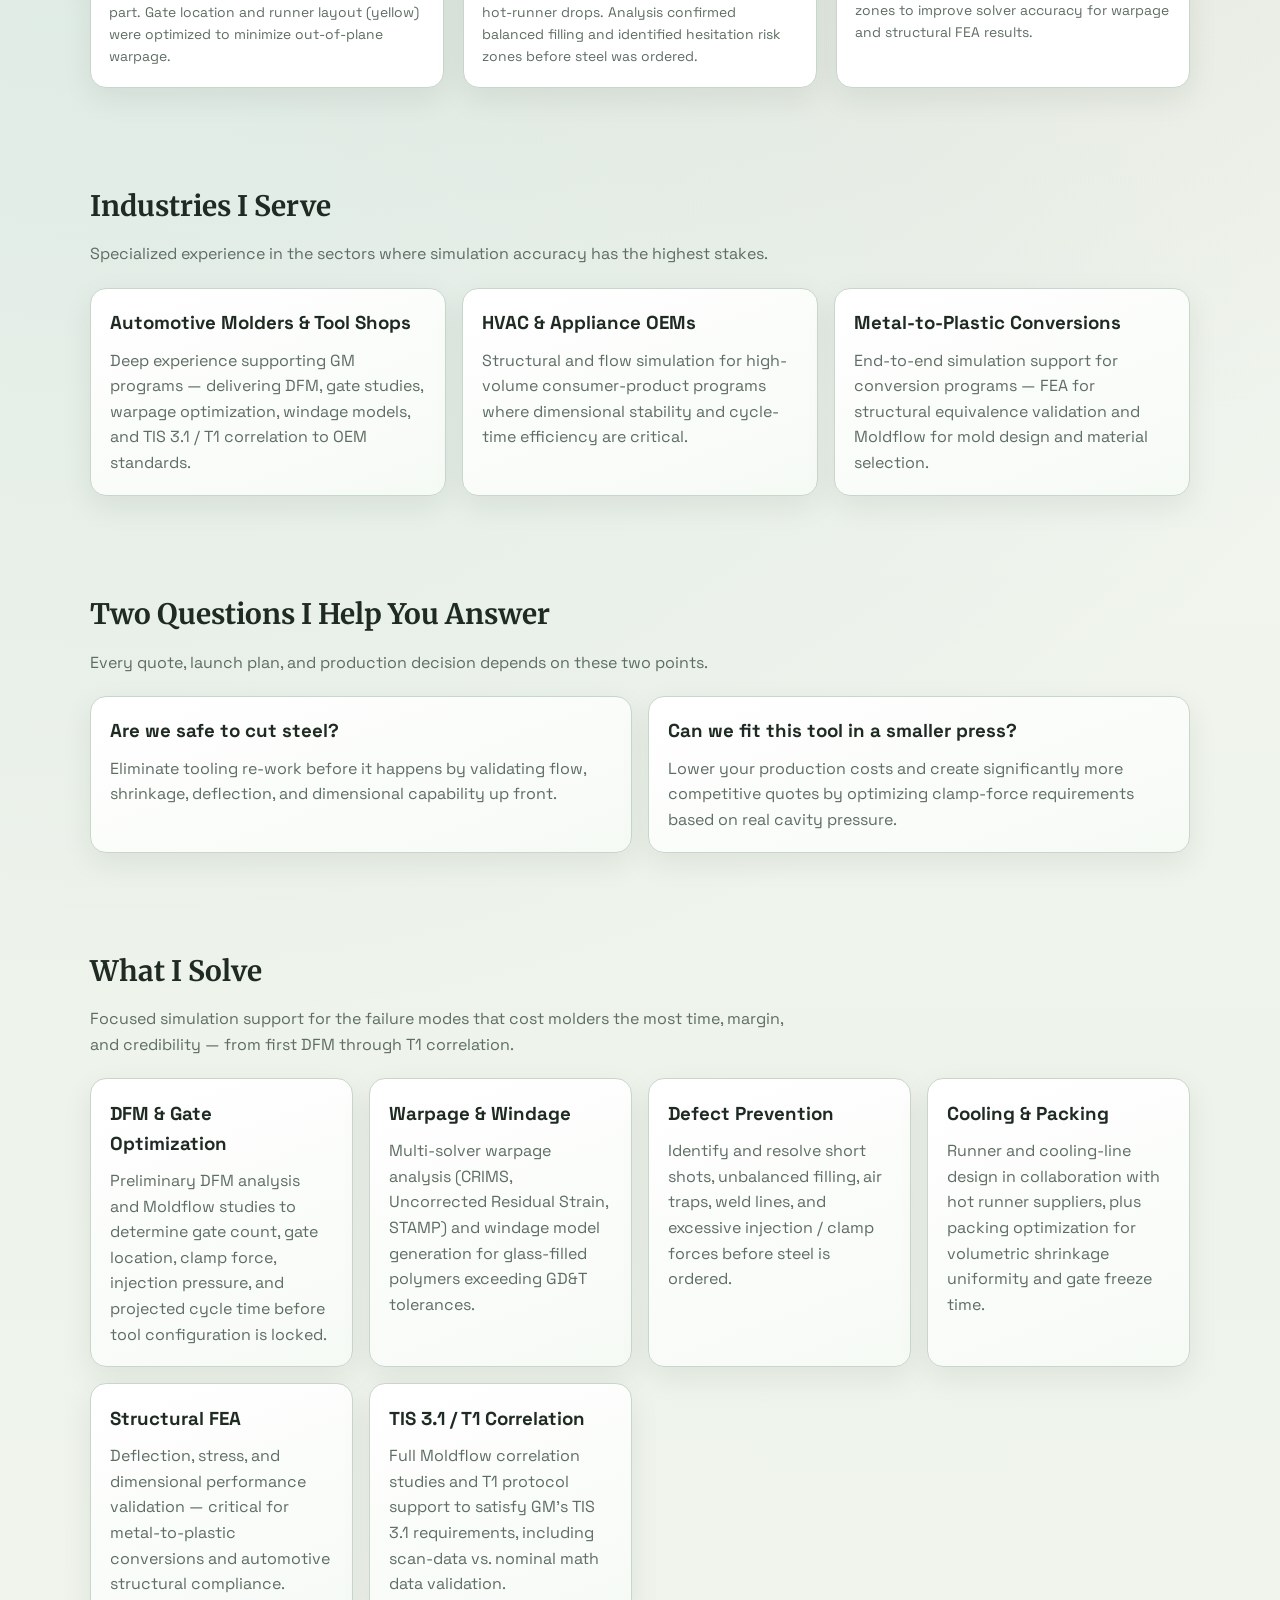
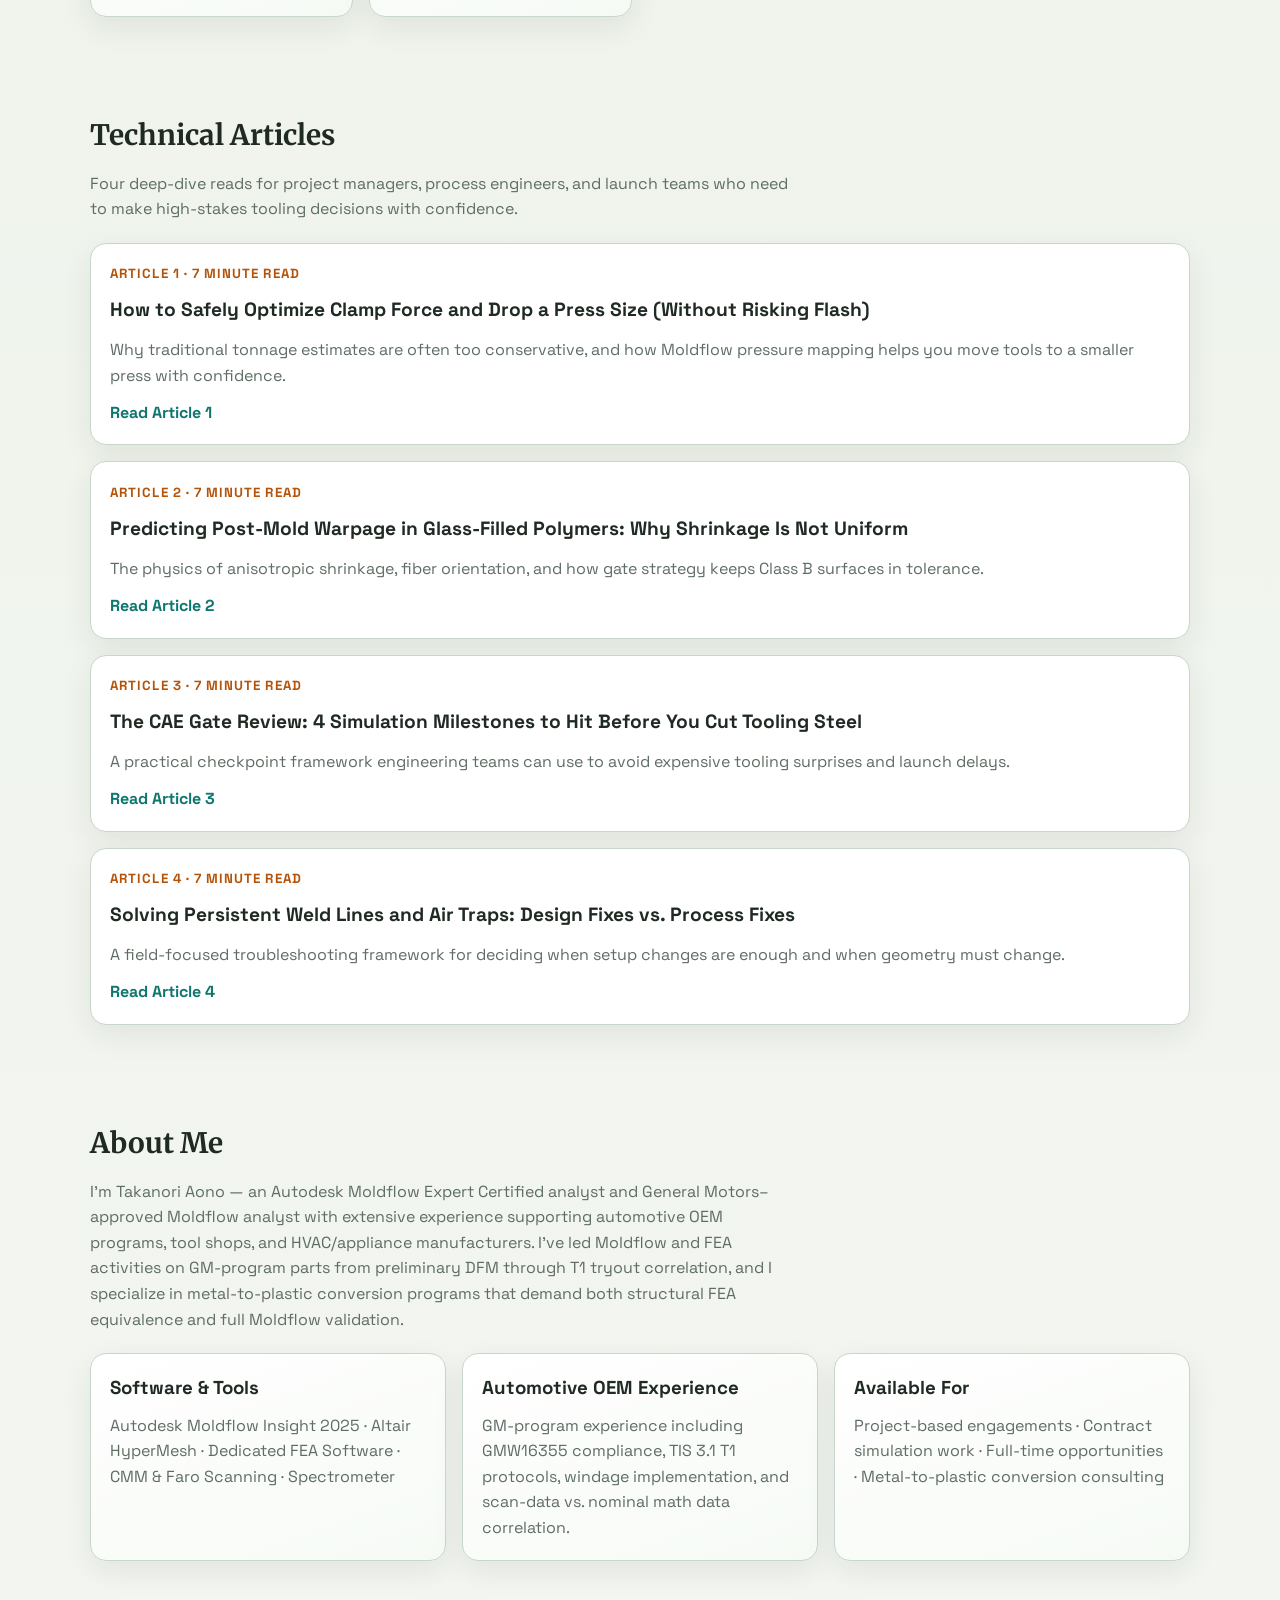
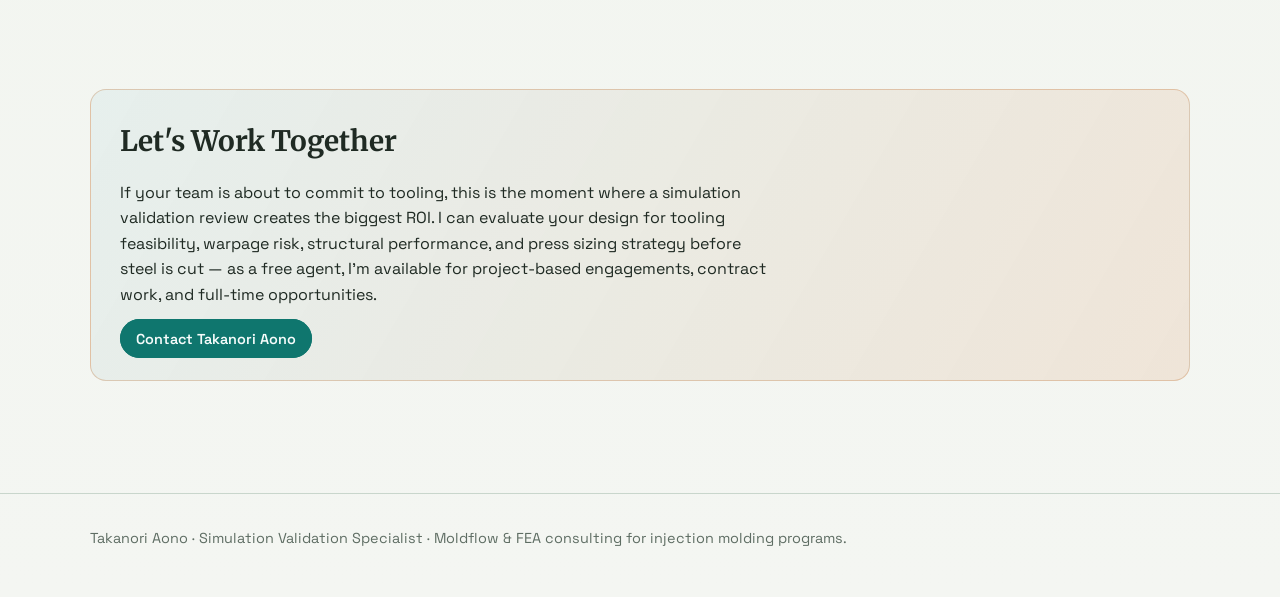
==== commit b08148c0: "Add Work Samples gallery with real Moldflow and mesh images - New Work Samples section with 3 real p" ====
--- a/index.html
+++ b/index.html
@@ -1,322 +1,375 @@
-<!DOCTYPE html>
-<html lang="en">
-  <head>
-    <meta charset="UTF-8" />
-    <meta name="viewport" content="width=device-width, initial-scale=1.0" />
-    <meta
-      name="description"
-      content="Takanori Aono — Simulation Validation Specialist helping injection molders determine if they are ready to cut steel using Moldflow and FEA."
-    />
-    <title>Takanori Aono | Simulation Validation Specialist</title>
-    <link rel="preconnect" href="https://fonts.googleapis.com" />
-    <link rel="preconnect" href="https://fonts.gstatic.com" crossorigin />
-    <link
-      href="https://fonts.googleapis.com/css2?family=Merriweather:wght@700;900&family=Space+Grotesk:wght@400;500;700&display=swap"
-      rel="stylesheet"
-    />
-    <link rel="stylesheet" href="styles.css" />
-  </head>
-  <body>
-    <header class="top-nav">
-      <div class="top-nav-inner">
-        <a class="brand" href="index.html">
-          <span class="brand-dot" aria-hidden="true"></span>
-          <span>Takanori Aono</span>
-        </a>
-        <nav class="nav-links" aria-label="Primary">
-          <a href="#industries">Industries</a>
-          <a href="#what-i-solve">What I Solve</a>
-          <a href="#articles">Articles</a>
-          <a href="#about">About</a>
-          <a class="btn" href="#contact">Hire Me</a>
-        </nav>
-      </div>
-    </header>
-
-    <main>
-      <section class="hero site-wrap">
-        <p class="kicker reveal">Simulation Validation Specialist — Moldflow &amp; FEA</p>
-        <h1 class="reveal reveal-delay-1">Are You Truly Ready to Cut Steel?</h1>
-        <p class="reveal reveal-delay-2">
-          I'm Takanori Aono. I help injection molders answer the single most expensive question
-          in manufacturing before they spend a dime on tooling. By combining Moldflow and
-          structural FEA, I de-risk your part design and validate your mold before the first
-          shot — helping you avoid unnecessary repairs and costly mold tryouts.
-        </p>
-        <div class="hero-cta reveal reveal-delay-3">
-          <a class="btn" href="#contact">Work With Me</a>
-          <a class="btn btn-secondary" href="#articles">Read Technical Articles</a>
-        </div>
-      </section>
-
-      <div class="cred-bar site-wrap">
-        <div class="cred-bar-item">
-          <a href="Taka Aono Expert Cert.pdf" target="_blank" rel="noopener" class="cert-link" title="View Certificate">
-            <img src="Expert 2025.jpg" alt="Autodesk Moldflow Insight Certified Expert badge" class="cert-badge-img" />
-          </a>
-          <div class="cred-bar-text">
-            <strong>Autodesk Moldflow Expert Certified</strong>
-            <p>
-              The highest tier of Autodesk's three-level certification program — reserved for
-              analysts who demonstrate in-depth mastery of injection molding simulation including
-              filling, packing, cooling, warpage, and fiber-orientation analysis. Expert
-              certification signals leadership-level technical knowledge and is recognized
-              industry-wide as a mark of advanced simulation competency.
-              <a href="Taka Aono Expert Cert.pdf" target="_blank" rel="noopener" class="inline-link">View certificate ↗</a>
-            </p>
-          </div>
-        </div>
-        <div class="cred-bar-divider" aria-hidden="true"></div>
-        <div class="cred-bar-item">
-          <div class="cred-bar-text">
-            <strong>General Motors Approved Moldflow Analyst</strong>
-            <p>
-              GM independently approves a limited number of Moldflow analysts within its supply
-              chain who have demonstrated the technical capability to produce simulation outputs
-              that meet GM's internal engineering standards. Approval requires completing
-              GMW16355 training and proving alignment with GM's specific simulation requirements
-              for plastic injection-molded components.
-            </p>
-          </div>
-        </div>
-        <div class="cred-bar-divider" aria-hidden="true"></div>
-        <div class="cred-bar-item">
-          <div class="cred-bar-text">
-            <strong>GMW16355 Trained</strong>
-            <p>
-              GMW16355 is General Motors' Worldwide Engineering Standard governing simulation
-              requirements for injection-molded plastic parts in GM programs. Completing this
-              training certifies that an analyst understands GM's plastic part simulation
-              methodology, material validation protocols, and required deliverables — a
-              prerequisite for working on GM-sourced tooling programs.
-              <a href="https://store.accuristech.com/standards/gmw-gmw16355?product_id=2899914" target="_blank" rel="noopener" class="inline-link">View standard ↗</a>
-            </p>
-          </div>
-        </div>
-      </div>
-
-      <section id="industries" class="section site-wrap">
-        <h2>Industries I Serve</h2>
-        <p class="section-intro">
-          Specialized experience in the sectors where simulation accuracy has the highest stakes.
-        </p>
-        <div class="grid">
-          <article class="card">
-            <h3>Automotive Molders &amp; Tool Shops</h3>
-            <p>
-              Deep experience supporting GM programs — delivering DFM, gate studies, warpage
-              optimization, windage models, and TIS 3.1 / T1 correlation to OEM standards.
-            </p>
-          </article>
-          <article class="card">
-            <h3>HVAC &amp; Appliance OEMs</h3>
-            <p>
-              Structural and flow simulation for high-volume consumer-product programs where
-              dimensional stability and cycle-time efficiency are critical.
-            </p>
-          </article>
-          <article class="card">
-            <h3>Metal-to-Plastic Conversions</h3>
-            <p>
-              End-to-end simulation support for conversion programs — FEA for structural
-              equivalence validation and Moldflow for mold design and material selection.
-            </p>
-          </article>
-        </div>
-      </section>
-
-      <section id="core-questions" class="section site-wrap">
-        <h2>Two Questions I Help You Answer</h2>
-        <p class="section-intro">
-          Every quote, launch plan, and production decision depends on these two points.
-        </p>
-        <div class="grid">
-          <article class="card">
-            <h3>Are we safe to cut steel?</h3>
-            <p>
-              Eliminate tooling re-work before it happens by validating flow, shrinkage,
-              deflection, and dimensional capability up front.
-            </p>
-          </article>
-          <article class="card">
-            <h3>Can we fit this tool in a smaller press?</h3>
-            <p>
-              Lower your production costs and create significantly more competitive quotes by
-              optimizing clamp-force requirements based on real cavity pressure.
-            </p>
-          </article>
-        </div>
-      </section>
-
-      <section id="what-i-solve" class="section site-wrap">
-        <h2>What I Solve</h2>
-        <p class="section-intro">
-          Focused simulation support for the failure modes that cost molders the most time,
-          margin, and credibility — from first DFM through T1 correlation.
-        </p>
-        <div class="grid">
-          <article class="card">
-            <h3>DFM &amp; Gate Optimization</h3>
-            <p>
-              Preliminary DFM analysis and Moldflow studies to determine gate count, gate
-              location, clamp force, injection pressure, and projected cycle time before tool
-              configuration is locked.
-            </p>
-          </article>
-          <article class="card">
-            <h3>Warpage &amp; Windage</h3>
-            <p>
-              Multi-solver warpage analysis (CRIMS, Uncorrected Residual Strain, STAMP) and
-              windage model generation for glass-filled polymers exceeding GD&amp;T tolerances.
-            </p>
-          </article>
-          <article class="card">
-            <h3>Defect Prevention</h3>
-            <p>
-              Identify and resolve short shots, unbalanced filling, air traps, weld lines, and
-              excessive injection / clamp forces before steel is ordered.
-            </p>
-          </article>
-          <article class="card">
-            <h3>Cooling &amp; Packing</h3>
-            <p>
-              Runner and cooling-line design in collaboration with hot runner suppliers, plus
-              packing optimization for volumetric shrinkage uniformity and gate freeze time.
-            </p>
-          </article>
-          <article class="card">
-            <h3>Structural FEA</h3>
-            <p>
-              Deflection, stress, and dimensional performance validation — critical for
-              metal-to-plastic conversions and automotive structural compliance.
-            </p>
-          </article>
-          <article class="card">
-            <h3>TIS 3.1 / T1 Correlation</h3>
-            <p>
-              Full Moldflow correlation studies and T1 protocol support to satisfy GM's TIS 3.1
-              requirements, including scan-data vs. nominal math data validation.
-            </p>
-          </article>
-        </div>
-      </section>
-
-      <section id="articles" class="section site-wrap">
-        <h2>Technical Articles</h2>
-        <p class="section-intro">
-          Four deep-dive reads for project managers, process engineers, and launch teams who need
-          to make high-stakes tooling decisions with confidence.
-        </p>
-
-        <div class="article-list">
-          <article class="article-item">
-            <span class="article-meta">Article 1 · 7 minute read</span>
-            <h3>How to Safely Optimize Clamp Force and Drop a Press Size (Without Risking Flash)</h3>
-            <p>
-              Why traditional tonnage estimates are often too conservative, and how Moldflow
-              pressure mapping helps you move tools to a smaller press with confidence.
-            </p>
-            <a class="inline-link" href="articles/article-1-smaller-press.html"
-              >Read Article 1</a
-            >
-          </article>
-
-          <article class="article-item">
-            <span class="article-meta">Article 2 · 7 minute read</span>
-            <h3>
-              Predicting Post-Mold Warpage in Glass-Filled Polymers: Why Shrinkage Is Not Uniform
-            </h3>
-            <p>
-              The physics of anisotropic shrinkage, fiber orientation, and how gate strategy keeps
-              Class B surfaces in tolerance.
-            </p>
-            <a class="inline-link" href="articles/article-2-fiber-orientation.html"
-              >Read Article 2</a
-            >
-          </article>
-
-          <article class="article-item">
-            <span class="article-meta">Article 3 · 7 minute read</span>
-            <h3>The CAE Gate Review: 4 Simulation Milestones to Hit Before You Cut Tooling Steel</h3>
-            <p>
-              A practical checkpoint framework engineering teams can use to avoid expensive tooling
-              surprises and launch delays.
-            </p>
-            <a class="inline-link" href="articles/article-3-ready-to-cut-steel.html"
-              >Read Article 3</a
-            >
-          </article>
-
-          <article class="article-item">
-            <span class="article-meta">Article 4 · 7 minute read</span>
-            <h3>Solving Persistent Weld Lines and Air Traps: Design Fixes vs. Process Fixes</h3>
-            <p>
-              A field-focused troubleshooting framework for deciding when setup changes are enough
-              and when geometry must change.
-            </p>
-            <a class="inline-link" href="articles/article-4-weld-lines-air-traps.html"
-              >Read Article 4</a
-            >
-          </article>
-        </div>
-      </section>
-
-      <section id="about" class="section site-wrap">
-        <h2>About Me</h2>
-        <p class="section-intro">
-          I'm Takanori Aono — an Autodesk Moldflow Expert Certified analyst and General Motors–
-          approved Moldflow analyst with extensive experience supporting automotive OEM programs,
-          tool shops, and HVAC/appliance manufacturers. I've led Moldflow and FEA activities on
-          GM-program parts from preliminary DFM through T1 tryout correlation, and I specialize in
-          metal-to-plastic conversion programs that demand both structural FEA equivalence and
-          full Moldflow validation.
-        </p>
-        <div class="grid" style="margin-top:1.3rem;">
-          <article class="card">
-            <h3>Software &amp; Tools</h3>
-            <p>
-              Autodesk Moldflow Insight 2025 · Altair HyperMesh · Dedicated FEA Software ·
-              CMM &amp; Faro Scanning · Spectrometer
-            </p>
-          </article>
-          <article class="card">
-            <h3>Automotive OEM Experience</h3>
-            <p>
-              GM-program experience including GMW16355 compliance, TIS 3.1 T1 protocols, windage
-              implementation, and scan-data vs. nominal math data correlation.
-            </p>
-          </article>
-          <article class="card">
-            <h3>Available For</h3>
-            <p>
-              Project-based engagements · Contract simulation work · Full-time opportunities ·
-              Metal-to-plastic conversion consulting
-            </p>
-          </article>
-        </div>
-      </section>
-
-      <section id="contact" class="section site-wrap">
-        <div class="cta">
-          <h2>Let's Work Together</h2>
-          <p>
-            If your team is about to commit to tooling, this is the moment where a simulation
-            validation review creates the biggest ROI. I can evaluate your design for tooling
-            feasibility, warpage risk, structural performance, and press sizing strategy before
-            steel is cut — as a free agent, I'm available for project-based engagements, contract
-            work, and full-time opportunities.
-          </p>
-          <a class="btn" href="mailto:aonotaka96@gmail.com">Contact Takanori Aono</a>
-        </div>
-      </section>
-    </main>
-
-    <footer class="footer">
-      <div class="site-wrap">
-        <p>
-          Takanori Aono · Simulation Validation Specialist · Moldflow &amp; FEA consulting for injection molding programs.
-        </p>
-      </div>
-    </footer>
-  </body>
-</html>
+<!DOCTYPE html>
+<html lang="en">
+  <head>
+    <meta charset="UTF-8" />
+    <meta name="viewport" content="width=device-width, initial-scale=1.0" />
+    <meta
+      name="description"
+      content="Takanori Aono — Simulation Validation Specialist helping injection molders determine if they are ready to cut steel using Moldflow and FEA."
+    />
+    <title>Takanori Aono | Simulation Validation Specialist</title>
+    <link rel="preconnect" href="https://fonts.googleapis.com" />
+    <link rel="preconnect" href="https://fonts.gstatic.com" crossorigin />
+    <link
+      href="https://fonts.googleapis.com/css2?family=Merriweather:wght@700;900&family=Space+Grotesk:wght@400;500;700&display=swap"
+      rel="stylesheet"
+    />
+    <link rel="stylesheet" href="styles.css" />
+  </head>
+  <body>
+    <header class="top-nav">
+      <div class="top-nav-inner">
+        <a class="brand" href="index.html">
+          <span class="brand-dot" aria-hidden="true"></span>
+          <span>Takanori Aono</span>
+        </a>
+        <nav class="nav-links" aria-label="Primary">
+          <a href="#work-samples">Work Samples</a>
+          <a href="#industries">Industries</a>
+          <a href="#what-i-solve">What I Solve</a>
+          <a href="#articles">Articles</a>
+          <a href="#about">About</a>
+          <a class="btn" href="#contact">Hire Me</a>
+        </nav>
+      </div>
+    </header>
+
+    <main>
+      <section class="hero site-wrap">
+        <p class="kicker reveal">Simulation Validation Specialist — Moldflow &amp; FEA</p>
+        <h1 class="reveal reveal-delay-1">Are You Truly Ready to Cut Steel?</h1>
+        <p class="reveal reveal-delay-2">
+          I'm Takanori Aono. I help injection molders answer the single most expensive question
+          in manufacturing before they spend a dime on tooling. By combining Moldflow and
+          structural FEA, I de-risk your part design and validate your mold before the first
+          shot — helping you avoid unnecessary repairs and costly mold tryouts.
+        </p>
+        <div class="hero-cta reveal reveal-delay-3">
+          <a class="btn" href="#contact">Work With Me</a>
+          <a class="btn btn-secondary" href="#articles">Read Technical Articles</a>
+        </div>
+      </section>
+
+      <div class="cred-bar site-wrap">
+        <div class="cred-bar-item">
+          <a href="Taka Aono Expert Cert.pdf" target="_blank" rel="noopener" class="cert-link" title="View Certificate">
+            <img src="Expert 2025.jpg" alt="Autodesk Moldflow Insight Certified Expert badge" class="cert-badge-img" />
+          </a>
+          <div class="cred-bar-text">
+            <strong>Autodesk Moldflow Expert Certified</strong>
+            <p>
+              The highest tier of Autodesk's three-level certification program — reserved for
+              analysts who demonstrate in-depth mastery of injection molding simulation including
+              filling, packing, cooling, warpage, and fiber-orientation analysis. Expert
+              certification signals leadership-level technical knowledge and is recognized
+              industry-wide as a mark of advanced simulation competency.
+              <a href="Taka Aono Expert Cert.pdf" target="_blank" rel="noopener" class="inline-link">View certificate ↗</a>
+            </p>
+          </div>
+        </div>
+        <div class="cred-bar-divider" aria-hidden="true"></div>
+        <div class="cred-bar-item">
+          <div class="cred-bar-text">
+            <strong>General Motors Approved Moldflow Analyst</strong>
+            <p>
+              GM independently approves a limited number of Moldflow analysts within its supply
+              chain who have demonstrated the technical capability to produce simulation outputs
+              that meet GM's internal engineering standards. Approval requires completing
+              GMW16355 training and proving alignment with GM's specific simulation requirements
+              for plastic injection-molded components.
+            </p>
+          </div>
+        </div>
+        <div class="cred-bar-divider" aria-hidden="true"></div>
+        <div class="cred-bar-item">
+          <div class="cred-bar-text">
+            <strong>GMW16355 Trained</strong>
+            <p>
+              GMW16355 is General Motors' Worldwide Engineering Standard governing simulation
+              requirements for injection-molded plastic parts in GM programs. Completing this
+              training certifies that an analyst understands GM's plastic part simulation
+              methodology, material validation protocols, and required deliverables — a
+              prerequisite for working on GM-sourced tooling programs.
+              <a href="https://store.accuristech.com/standards/gmw-gmw16355?product_id=2899914" target="_blank" rel="noopener" class="inline-link">View standard ↗</a>
+            </p>
+          </div>
+        </div>
+      </div>
++
+      <section id="work-samples" class="section site-wrap">
+        <h2>Work Samples</h2>
+        <p class="section-intro">
+          Real simulation outputs from past projects — not stock images.
+        </p>
+        <div class="gallery">
+          <figure class="gallery-item">
+            <img
+              src="Moldflow Picture.png"
+              alt="Moldflow warpage and deflection analysis on an automotive wheel arch liner showing color-mapped displacement"
+              class="gallery-img"
+              loading="lazy"
+            />
+            <figcaption>
+              <strong>Warpage Analysis — Automotive Wheel Arch Liner</strong>
+              Color-mapped deflection result showing differential shrinkage on a glass-filled polymer
+              part. Gate location and runner layout (yellow) were optimized to minimize out-of-plane
+              warpage.
+            </figcaption>
+          </figure>
+          <figure class="gallery-item">
+            <img
+              src="Moldflow Picture 2.png"
+              alt="Moldflow fill-time analysis on a large structural automotive bracket showing time-to-fill gradient from blue to red"
+              class="gallery-img"
+              loading="lazy"
+            />
+            <figcaption>
+              <strong>Fill-Time Analysis — Structural Automotive Bracket</strong>
+              Fill-time result (0 – 2.27 s) across a complex structural bracket with multiple gates
+              and hot-runner drops. Analysis confirmed balanced filling and identified hesitation
+              risk zones before steel was ordered.
+            </figcaption>
+          </figure>
+          <figure class="gallery-item">
+            <img
+              src="Mesh Picture.png"
+              alt="High-quality tetrahedral mesh on a plastic part showing refined elements around ribs and bosses"
+              class="gallery-img"
+              loading="lazy"
+            />
+            <figcaption>
+              <strong>Mesh Preparation — Rib &amp; Boss Detail</strong>
+              Close-up of a refined tetrahedral mesh around rib and boss features. Mesh density is
+              increased in high-stress / high-hesitation zones to improve solver accuracy for
+              warpage and structural FEA results.
+            </figcaption>
+          </figure>
+        </div>
+      </section>
+
+      <section id="industries" class="section site-wrap">
+        <h2>Industries I Serve</h2>
+        <p class="section-intro">
+          Specialized experience in the sectors where simulation accuracy has the highest stakes.
+        </p>
+        <div class="grid">
+          <article class="card">
+            <h3>Automotive Molders &amp; Tool Shops</h3>
+            <p>
+              Deep experience supporting GM programs — delivering DFM, gate studies, warpage
+              optimization, windage models, and TIS 3.1 / T1 correlation to OEM standards.
+            </p>
+          </article>
+          <article class="card">
+            <h3>HVAC &amp; Appliance OEMs</h3>
+            <p>
+              Structural and flow simulation for high-volume consumer-product programs where
+              dimensional stability and cycle-time efficiency are critical.
+            </p>
+          </article>
+          <article class="card">
+            <h3>Metal-to-Plastic Conversions</h3>
+            <p>
+              End-to-end simulation support for conversion programs — FEA for structural
+              equivalence validation and Moldflow for mold design and material selection.
+            </p>
+          </article>
+        </div>
+      </section>
+
+      <section id="core-questions" class="section site-wrap">
+        <h2>Two Questions I Help You Answer</h2>
+        <p class="section-intro">
+          Every quote, launch plan, and production decision depends on these two points.
+        </p>
+        <div class="grid">
+          <article class="card">
+            <h3>Are we safe to cut steel?</h3>
+            <p>
+              Eliminate tooling re-work before it happens by validating flow, shrinkage,
+              deflection, and dimensional capability up front.
+            </p>
+          </article>
+          <article class="card">
+            <h3>Can we fit this tool in a smaller press?</h3>
+            <p>
+              Lower your production costs and create significantly more competitive quotes by
+              optimizing clamp-force requirements based on real cavity pressure.
+            </p>
+          </article>
+        </div>
+      </section>
+
+      <section id="what-i-solve" class="section site-wrap">
+        <h2>What I Solve</h2>
+        <p class="section-intro">
+          Focused simulation support for the failure modes that cost molders the most time,
+          margin, and credibility — from first DFM through T1 correlation.
+        </p>
+        <div class="grid">
+          <article class="card">
+            <h3>DFM &amp; Gate Optimization</h3>
+            <p>
+              Preliminary DFM analysis and Moldflow studies to determine gate count, gate
+              location, clamp force, injection pressure, and projected cycle time before tool
+              configuration is locked.
+            </p>
+          </article>
+          <article class="card">
+            <h3>Warpage &amp; Windage</h3>
+            <p>
+              Multi-solver warpage analysis (CRIMS, Uncorrected Residual Strain, STAMP) and
+              windage model generation for glass-filled polymers exceeding GD&amp;T tolerances.
+            </p>
+          </article>
+          <article class="card">
+            <h3>Defect Prevention</h3>
+            <p>
+              Identify and resolve short shots, unbalanced filling, air traps, weld lines, and
+              excessive injection / clamp forces before steel is ordered.
+            </p>
+          </article>
+          <article class="card">
+            <h3>Cooling &amp; Packing</h3>
+            <p>
+              Runner and cooling-line design in collaboration with hot runner suppliers, plus
+              packing optimization for volumetric shrinkage uniformity and gate freeze time.
+            </p>
+          </article>
+          <article class="card">
+            <h3>Structural FEA</h3>
+            <p>
+              Deflection, stress, and dimensional performance validation — critical for
+              metal-to-plastic conversions and automotive structural compliance.
+            </p>
+          </article>
+          <article class="card">
+            <h3>TIS 3.1 / T1 Correlation</h3>
+            <p>
+              Full Moldflow correlation studies and T1 protocol support to satisfy GM's TIS 3.1
+              requirements, including scan-data vs. nominal math data validation.
+            </p>
+          </article>
+        </div>
+      </section>
+
+      <section id="articles" class="section site-wrap">
+        <h2>Technical Articles</h2>
+        <p class="section-intro">
+          Four deep-dive reads for project managers, process engineers, and launch teams who need
+          to make high-stakes tooling decisions with confidence.
+        </p>
+
+        <div class="article-list">
+          <article class="article-item">
+            <span class="article-meta">Article 1 · 7 minute read</span>
+            <h3>How to Safely Optimize Clamp Force and Drop a Press Size (Without Risking Flash)</h3>
+            <p>
+              Why traditional tonnage estimates are often too conservative, and how Moldflow
+              pressure mapping helps you move tools to a smaller press with confidence.
+            </p>
+            <a class="inline-link" href="articles/article-1-smaller-press.html"
+              >Read Article 1</a
+            >
+          </article>
+
+          <article class="article-item">
+            <span class="article-meta">Article 2 · 7 minute read</span>
+            <h3>
+              Predicting Post-Mold Warpage in Glass-Filled Polymers: Why Shrinkage Is Not Uniform
+            </h3>
+            <p>
+              The physics of anisotropic shrinkage, fiber orientation, and how gate strategy keeps
+              Class B surfaces in tolerance.
+            </p>
+            <a class="inline-link" href="articles/article-2-fiber-orientation.html"
+              >Read Article 2</a
+            >
+          </article>
+
+          <article class="article-item">
+            <span class="article-meta">Article 3 · 7 minute read</span>
+            <h3>The CAE Gate Review: 4 Simulation Milestones to Hit Before You Cut Tooling Steel</h3>
+            <p>
+              A practical checkpoint framework engineering teams can use to avoid expensive tooling
+              surprises and launch delays.
+            </p>
+            <a class="inline-link" href="articles/article-3-ready-to-cut-steel.html"
+              >Read Article 3</a
+            >
+          </article>
+
+          <article class="article-item">
+            <span class="article-meta">Article 4 · 7 minute read</span>
+            <h3>Solving Persistent Weld Lines and Air Traps: Design Fixes vs. Process Fixes</h3>
+            <p>
+              A field-focused troubleshooting framework for deciding when setup changes are enough
+              and when geometry must change.
+            </p>
+            <a class="inline-link" href="articles/article-4-weld-lines-air-traps.html"
+              >Read Article 4</a
+            >
+          </article>
+        </div>
+      </section>
+
+      <section id="about" class="section site-wrap">
+        <h2>About Me</h2>
+        <p class="section-intro">
+          I'm Takanori Aono — an Autodesk Moldflow Expert Certified analyst and General Motors–
+          approved Moldflow analyst with extensive experience supporting automotive OEM programs,
+          tool shops, and HVAC/appliance manufacturers. I've led Moldflow and FEA activities on
+          GM-program parts from preliminary DFM through T1 tryout correlation, and I specialize in
+          metal-to-plastic conversion programs that demand both structural FEA equivalence and
+          full Moldflow validation.
+        </p>
+        <div class="grid" style="margin-top:1.3rem;">
+          <article class="card">
+            <h3>Software &amp; Tools</h3>
+            <p>
+              Autodesk Moldflow Insight 2025 · Altair HyperMesh · Dedicated FEA Software ·
+              CMM &amp; Faro Scanning · Spectrometer
+            </p>
+          </article>
+          <article class="card">
+            <h3>Automotive OEM Experience</h3>
+            <p>
+              GM-program experience including GMW16355 compliance, TIS 3.1 T1 protocols, windage
+              implementation, and scan-data vs. nominal math data correlation.
+            </p>
+          </article>
+          <article class="card">
+            <h3>Available For</h3>
+            <p>
+              Project-based engagements · Contract simulation work · Full-time opportunities ·
+              Metal-to-plastic conversion consulting
+            </p>
+          </article>
+        </div>
+      </section>
+
+      <section id="contact" class="section site-wrap">
+        <div class="cta">
+          <h2>Let's Work Together</h2>
+          <p>
+            If your team is about to commit to tooling, this is the moment where a simulation
+            validation review creates the biggest ROI. I can evaluate your design for tooling
+            feasibility, warpage risk, structural performance, and press sizing strategy before
+            steel is cut — as a free agent, I'm available for project-based engagements, contract
+            work, and full-time opportunities.
+          </p>
+          <a class="btn" href="mailto:aonotaka96@gmail.com">Contact Takanori Aono</a>
+        </div>
+      </section>
+    </main>
+
+    <footer class="footer">
+      <div class="site-wrap">
+        <p>
+          Takanori Aono · Simulation Validation Specialist · Moldflow &amp; FEA consulting for injection molding programs.
+        </p>
+      </div>
+    </footer>
+  </body>
+</html>
--- a/styles.css
+++ b/styles.css
@@ -414,6 +414,48 @@
   color: var(--muted);
 }
 
+.gallery {
+  display: grid;
+  grid-template-columns: repeat(auto-fit, minmax(280px, 1fr));
+  gap: 1.2rem;
+  margin-top: 1.3rem;
+}
+
+.gallery-item {
+  margin: 0;
+  border: 1px solid var(--line);
+  border-radius: var(--radius);
+  background: var(--surface);
+  box-shadow: var(--shadow);
+  overflow: hidden;
+  display: flex;
+  flex-direction: column;
+}
+
+.gallery-img {
+  width: 100%;
+  height: 220px;
+  object-fit: cover;
+  object-position: center;
+  display: block;
+  background: #e8f0ea;
+}
+
+.gallery-item figcaption {
+  padding: 1rem 1.1rem 1.2rem;
+  font-size: 0.87rem;
+  color: var(--muted);
+  line-height: 1.6;
+  flex: 1;
+}
+
+.gallery-item figcaption strong {
+  display: block;
+  color: var(--text);
+  font-size: 0.93rem;
+  margin-bottom: 0.3rem;
+}
+
 
   opacity: 0;
   transform: translateY(16px);
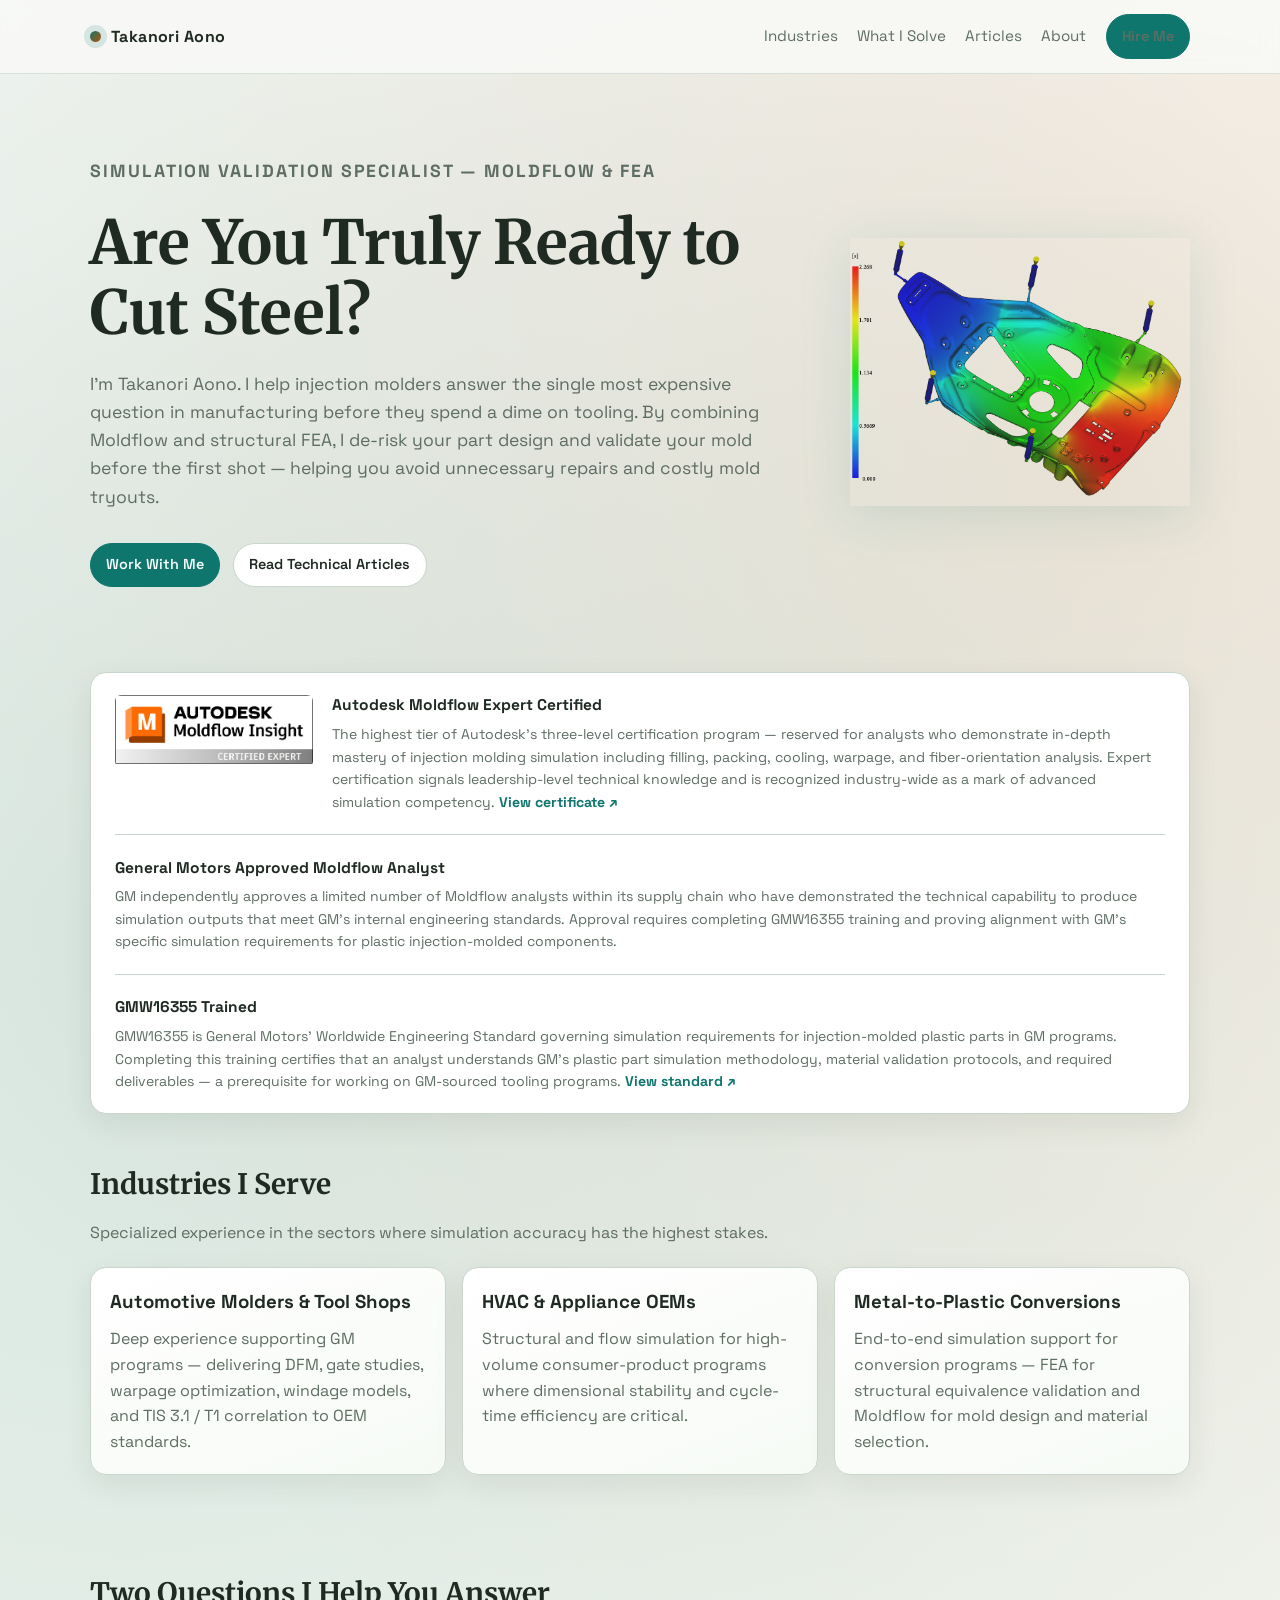
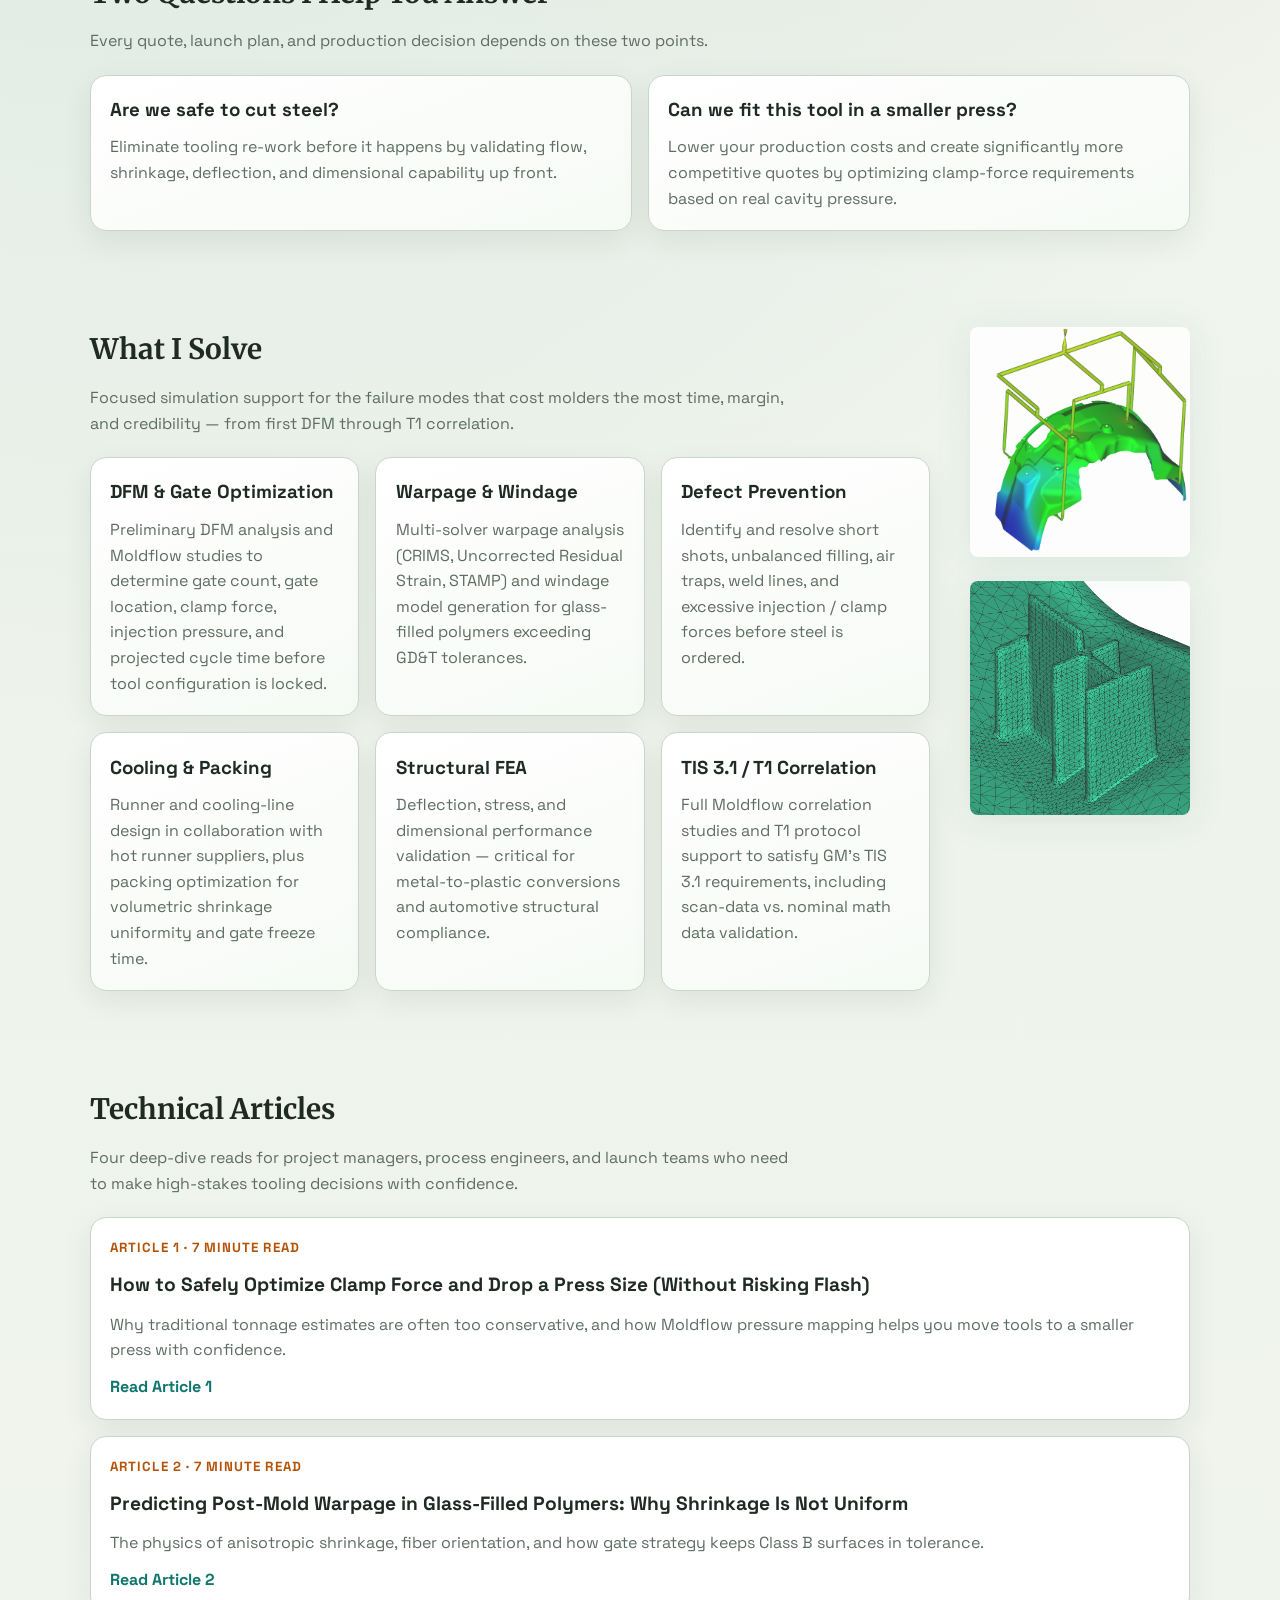
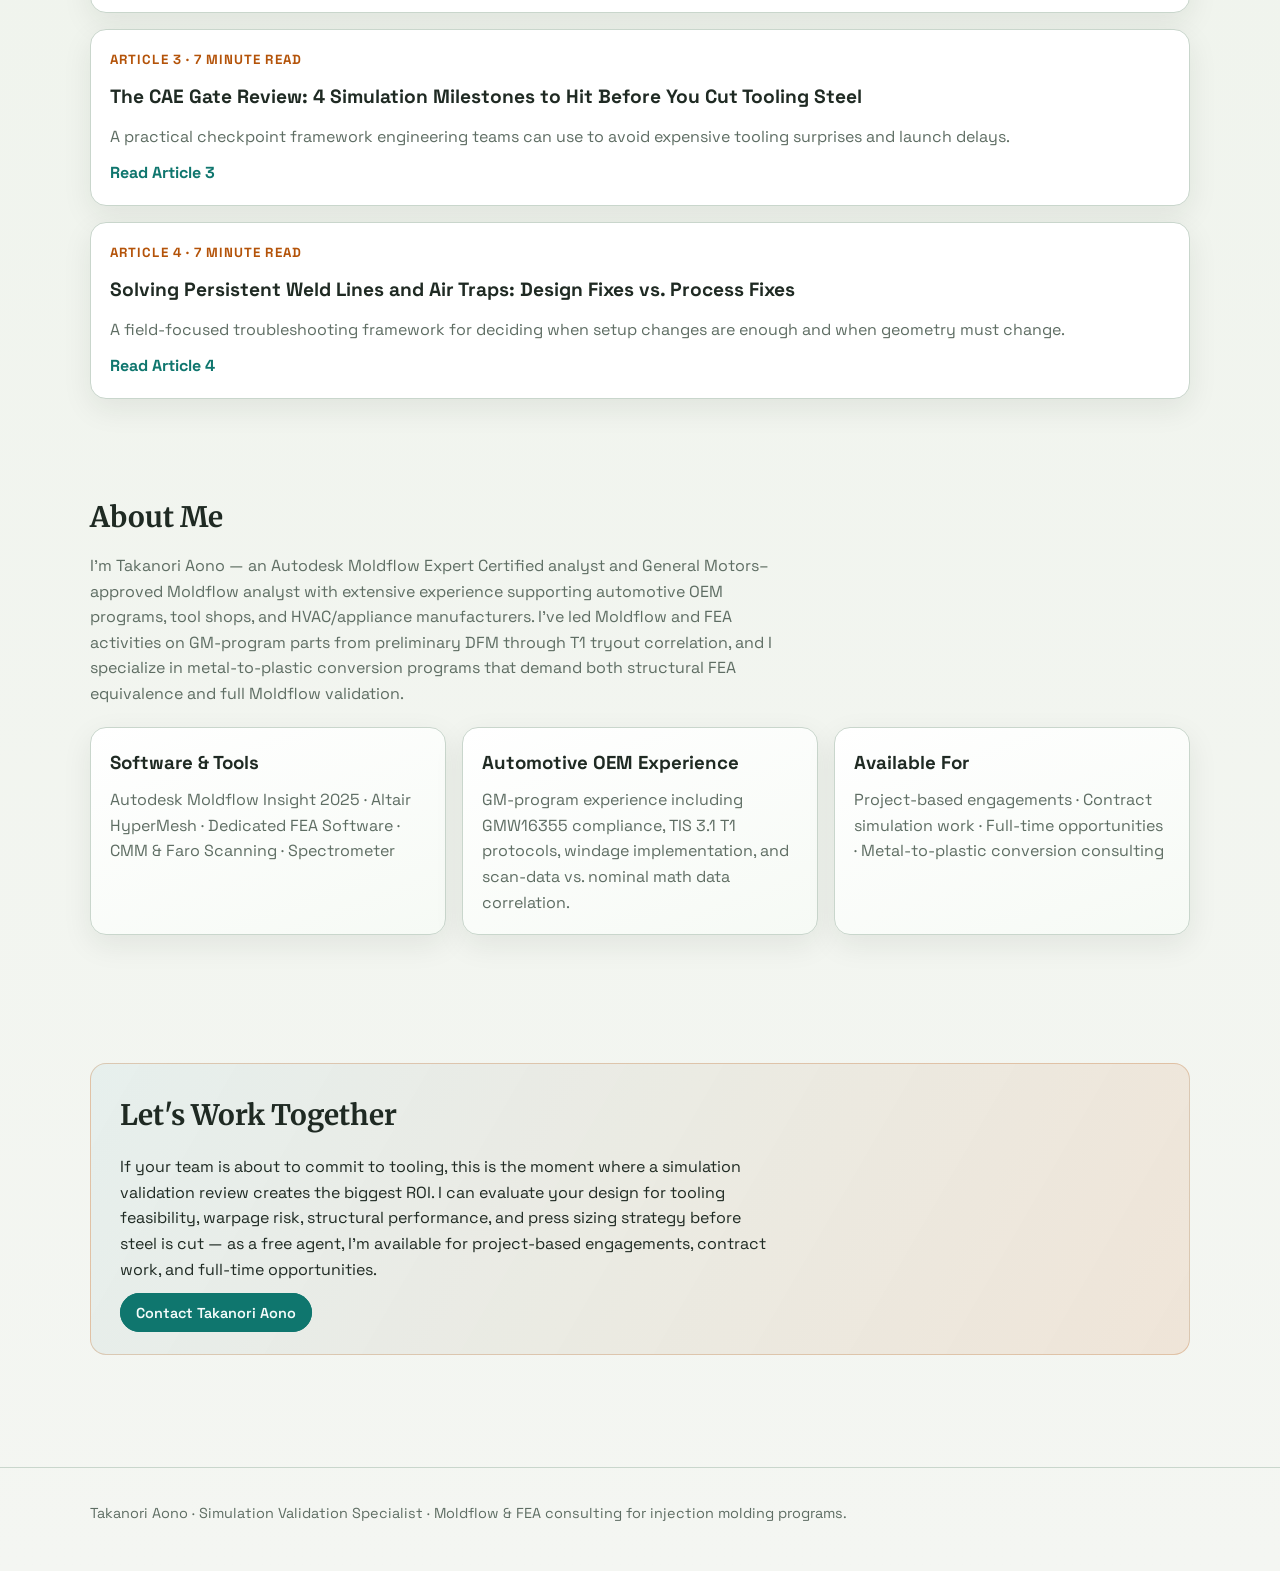
==== commit f0dcd54a: "Use simulation images decoratively with blend-mode background removal - Remove Work Samples section " ====
--- a/index.html
+++ b/index.html
@@ -24,7 +24,6 @@
           <span>Takanori Aono</span>
         </a>
         <nav class="nav-links" aria-label="Primary">
-          <a href="#work-samples">Work Samples</a>
           <a href="#industries">Industries</a>
           <a href="#what-i-solve">What I Solve</a>
           <a href="#articles">Articles</a>
@@ -35,18 +34,23 @@
     </header>
 
     <main>
-      <section class="hero site-wrap">
-        <p class="kicker reveal">Simulation Validation Specialist — Moldflow &amp; FEA</p>
-        <h1 class="reveal reveal-delay-1">Are You Truly Ready to Cut Steel?</h1>
-        <p class="reveal reveal-delay-2">
-          I'm Takanori Aono. I help injection molders answer the single most expensive question
-          in manufacturing before they spend a dime on tooling. By combining Moldflow and
-          structural FEA, I de-risk your part design and validate your mold before the first
-          shot — helping you avoid unnecessary repairs and costly mold tryouts.
-        </p>
-        <div class="hero-cta reveal reveal-delay-3">
-          <a class="btn" href="#contact">Work With Me</a>
-          <a class="btn btn-secondary" href="#articles">Read Technical Articles</a>
+      <section class="hero site-wrap hero-split">
+        <div class="hero-content">
+          <p class="kicker reveal">Simulation Validation Specialist — Moldflow &amp; FEA</p>
+          <h1 class="reveal reveal-delay-1">Are You Truly Ready to Cut Steel?</h1>
+          <p class="reveal reveal-delay-2">
+            I'm Takanori Aono. I help injection molders answer the single most expensive question
+            in manufacturing before they spend a dime on tooling. By combining Moldflow and
+            structural FEA, I de-risk your part design and validate your mold before the first
+            shot — helping you avoid unnecessary repairs and costly mold tryouts.
+          </p>
+          <div class="hero-cta reveal reveal-delay-3">
+            <a class="btn" href="#contact">Work With Me</a>
+            <a class="btn btn-secondary" href="#articles">Read Technical Articles</a>
+          </div>
+        </div>
+        <div class="hero-visual reveal reveal-delay-2" aria-hidden="true">
+          <img src="Moldflow Picture 2.png" alt="" class="hero-deco-img" />
         </div>
       </section>
 
@@ -97,57 +101,6 @@
       </div>
  
-      <section id="work-samples" class="section site-wrap">
-        <h2>Work Samples</h2>
-        <p class="section-intro">
-          Real simulation outputs from past projects — not stock images.
-        </p>
-        <div class="gallery">
-          <figure class="gallery-item">
-            <img
-              src="Moldflow Picture.png"
-              alt="Moldflow warpage and deflection analysis on an automotive wheel arch liner showing color-mapped displacement"
-              class="gallery-img"
-              loading="lazy"
-            />
-            <figcaption>
-              <strong>Warpage Analysis — Automotive Wheel Arch Liner</strong>
-              Color-mapped deflection result showing differential shrinkage on a glass-filled polymer
-              part. Gate location and runner layout (yellow) were optimized to minimize out-of-plane
-              warpage.
-            </figcaption>
-          </figure>
-          <figure class="gallery-item">
-            <img
-              src="Moldflow Picture 2.png"
-              alt="Moldflow fill-time analysis on a large structural automotive bracket showing time-to-fill gradient from blue to red"
-              class="gallery-img"
-              loading="lazy"
-            />
-            <figcaption>
-              <strong>Fill-Time Analysis — Structural Automotive Bracket</strong>
-              Fill-time result (0 – 2.27 s) across a complex structural bracket with multiple gates
-              and hot-runner drops. Analysis confirmed balanced filling and identified hesitation
-              risk zones before steel was ordered.
-            </figcaption>
-          </figure>
-          <figure class="gallery-item">
-            <img
-              src="Mesh Picture.png"
-              alt="High-quality tetrahedral mesh on a plastic part showing refined elements around ribs and bosses"
-              class="gallery-img"
-              loading="lazy"
-            />
-            <figcaption>
-              <strong>Mesh Preparation — Rib &amp; Boss Detail</strong>
-              Close-up of a refined tetrahedral mesh around rib and boss features. Mesh density is
-              increased in high-stress / high-hesitation zones to improve solver accuracy for
-              warpage and structural FEA results.
-            </figcaption>
-          </figure>
-        </div>
-      </section>
-
       <section id="industries" class="section site-wrap">
         <h2>Industries I Serve</h2>
         <p class="section-intro">
@@ -201,56 +154,62 @@
         </div>
       </section>
 
-      <section id="what-i-solve" class="section site-wrap">
-        <h2>What I Solve</h2>
-        <p class="section-intro">
-          Focused simulation support for the failure modes that cost molders the most time,
-          margin, and credibility — from first DFM through T1 correlation.
-        </p>
-        <div class="grid">
-          <article class="card">
-            <h3>DFM &amp; Gate Optimization</h3>
-            <p>
-              Preliminary DFM analysis and Moldflow studies to determine gate count, gate
-              location, clamp force, injection pressure, and projected cycle time before tool
-              configuration is locked.
-            </p>
-          </article>
-          <article class="card">
-            <h3>Warpage &amp; Windage</h3>
-            <p>
-              Multi-solver warpage analysis (CRIMS, Uncorrected Residual Strain, STAMP) and
-              windage model generation for glass-filled polymers exceeding GD&amp;T tolerances.
-            </p>
-          </article>
-          <article class="card">
-            <h3>Defect Prevention</h3>
-            <p>
-              Identify and resolve short shots, unbalanced filling, air traps, weld lines, and
-              excessive injection / clamp forces before steel is ordered.
-            </p>
-          </article>
-          <article class="card">
-            <h3>Cooling &amp; Packing</h3>
-            <p>
-              Runner and cooling-line design in collaboration with hot runner suppliers, plus
-              packing optimization for volumetric shrinkage uniformity and gate freeze time.
-            </p>
-          </article>
-          <article class="card">
-            <h3>Structural FEA</h3>
-            <p>
-              Deflection, stress, and dimensional performance validation — critical for
-              metal-to-plastic conversions and automotive structural compliance.
-            </p>
-          </article>
-          <article class="card">
-            <h3>TIS 3.1 / T1 Correlation</h3>
-            <p>
-              Full Moldflow correlation studies and T1 protocol support to satisfy GM's TIS 3.1
-              requirements, including scan-data vs. nominal math data validation.
-            </p>
-          </article>
+      <section id="what-i-solve" class="section site-wrap what-i-solve-wrap">
+        <div class="what-i-solve-text">
+          <h2>What I Solve</h2>
+          <p class="section-intro">
+            Focused simulation support for the failure modes that cost molders the most time,
+            margin, and credibility — from first DFM through T1 correlation.
+          </p>
+          <div class="grid">
+            <article class="card">
+              <h3>DFM &amp; Gate Optimization</h3>
+              <p>
+                Preliminary DFM analysis and Moldflow studies to determine gate count, gate
+                location, clamp force, injection pressure, and projected cycle time before tool
+                configuration is locked.
+              </p>
+            </article>
+            <article class="card">
+              <h3>Warpage &amp; Windage</h3>
+              <p>
+                Multi-solver warpage analysis (CRIMS, Uncorrected Residual Strain, STAMP) and
+                windage model generation for glass-filled polymers exceeding GD&amp;T tolerances.
+              </p>
+            </article>
+            <article class="card">
+              <h3>Defect Prevention</h3>
+              <p>
+                Identify and resolve short shots, unbalanced filling, air traps, weld lines, and
+                excessive injection / clamp forces before steel is ordered.
+              </p>
+            </article>
+            <article class="card">
+              <h3>Cooling &amp; Packing</h3>
+              <p>
+                Runner and cooling-line design in collaboration with hot runner suppliers, plus
+                packing optimization for volumetric shrinkage uniformity and gate freeze time.
+              </p>
+            </article>
+            <article class="card">
+              <h3>Structural FEA</h3>
+              <p>
+                Deflection, stress, and dimensional performance validation — critical for
+                metal-to-plastic conversions and automotive structural compliance.
+              </p>
+            </article>
+            <article class="card">
+              <h3>TIS 3.1 / T1 Correlation</h3>
+              <p>
+                Full Moldflow correlation studies and T1 protocol support to satisfy GM's TIS 3.1
+                requirements, including scan-data vs. nominal math data validation.
+              </p>
+            </article>
+          </div>
+        </div>
+        <div class="what-i-solve-deco" aria-hidden="true">
+          <img src="Moldflow Picture.png" alt="" class="deco-img deco-img-top" loading="lazy" />
+          <img src="Mesh Picture.png" alt="" class="deco-img deco-img-bottom" loading="lazy" />
         </div>
       </section>
 
--- a/styles.css
+++ b/styles.css
@@ -118,6 +118,75 @@
   align-items: end;
 }
 
+.hero-split {
+  grid-template-columns: 1fr auto;
+  align-items: center;
+  gap: 2rem;
+}
+
+.hero-content {
+  display: grid;
+  gap: 1.4rem;
+}
+
+.hero-visual {
+  flex-shrink: 0;
+  width: min(340px, 38vw);
+  pointer-events: none;
+  user-select: none;
+}
+
+.hero-deco-img {
+  width: 100%;
+  height: auto;
+  mix-blend-mode: multiply;
+  opacity: 0.88;
+  filter: drop-shadow(0 8px 24px rgba(15, 118, 110, 0.15));
+}
+
+.what-i-solve-wrap {
+  display: grid;
+  grid-template-columns: 1fr 220px;
+  gap: 2.5rem;
+  align-items: start;
+}
+
+.what-i-solve-deco {
+  display: flex;
+  flex-direction: column;
+  gap: 1.5rem;
+  position: sticky;
+  top: 5rem;
+  pointer-events: none;
+  user-select: none;
+}
+
+.deco-img {
+  width: 100%;
+  height: auto;
+  mix-blend-mode: multiply;
+  opacity: 0.82;
+  filter: drop-shadow(0 4px 16px rgba(15, 118, 110, 0.12));
+  border-radius: 8px;
+}
+
+@media (max-width: 860px) {
+  .hero-split {
+    grid-template-columns: 1fr;
+  }
+  .hero-visual {
+    display: none;
+  }
+  .what-i-solve-wrap {
+    grid-template-columns: 1fr;
+  }
+  .what-i-solve-deco {
+    display: none;
+  }
+}
+
+
+
 .kicker {
   color: var(--accent-2);
   text-transform: uppercase;
@@ -414,48 +483,6 @@
   color: var(--muted);
 }
 
-.gallery {
-  display: grid;
-  grid-template-columns: repeat(auto-fit, minmax(280px, 1fr));
-  gap: 1.2rem;
-  margin-top: 1.3rem;
-}
-
-.gallery-item {
-  margin: 0;
-  border: 1px solid var(--line);
-  border-radius: var(--radius);
-  background: var(--surface);
-  box-shadow: var(--shadow);
-  overflow: hidden;
-  display: flex;
-  flex-direction: column;
-}
-
-.gallery-img {
-  width: 100%;
-  height: 220px;
-  object-fit: cover;
-  object-position: center;
-  display: block;
-  background: #e8f0ea;
-}
-
-.gallery-item figcaption {
-  padding: 1rem 1.1rem 1.2rem;
-  font-size: 0.87rem;
-  color: var(--muted);
-  line-height: 1.6;
-  flex: 1;
-}
-
-.gallery-item figcaption strong {
-  display: block;
-  color: var(--text);
-  font-size: 0.93rem;
-  margin-bottom: 0.3rem;
-}
-
 
   opacity: 0;
   transform: translateY(16px);
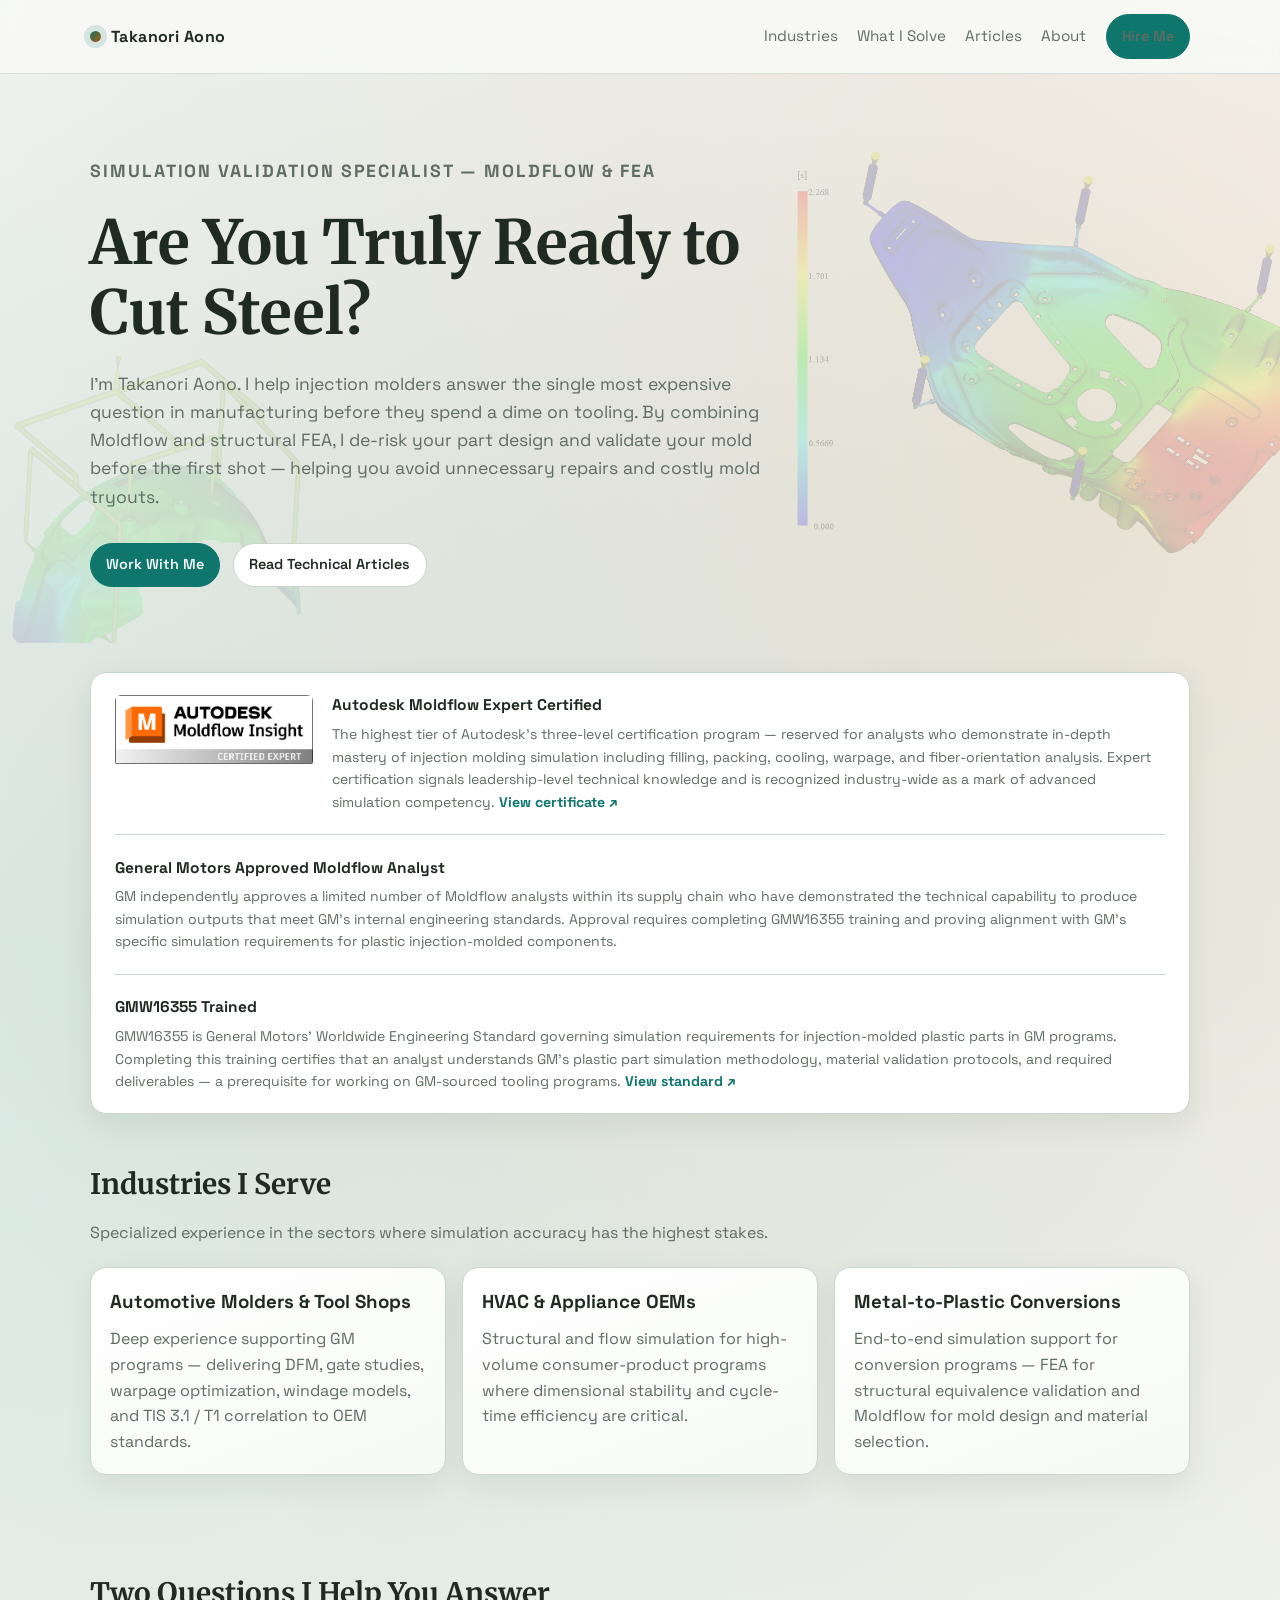
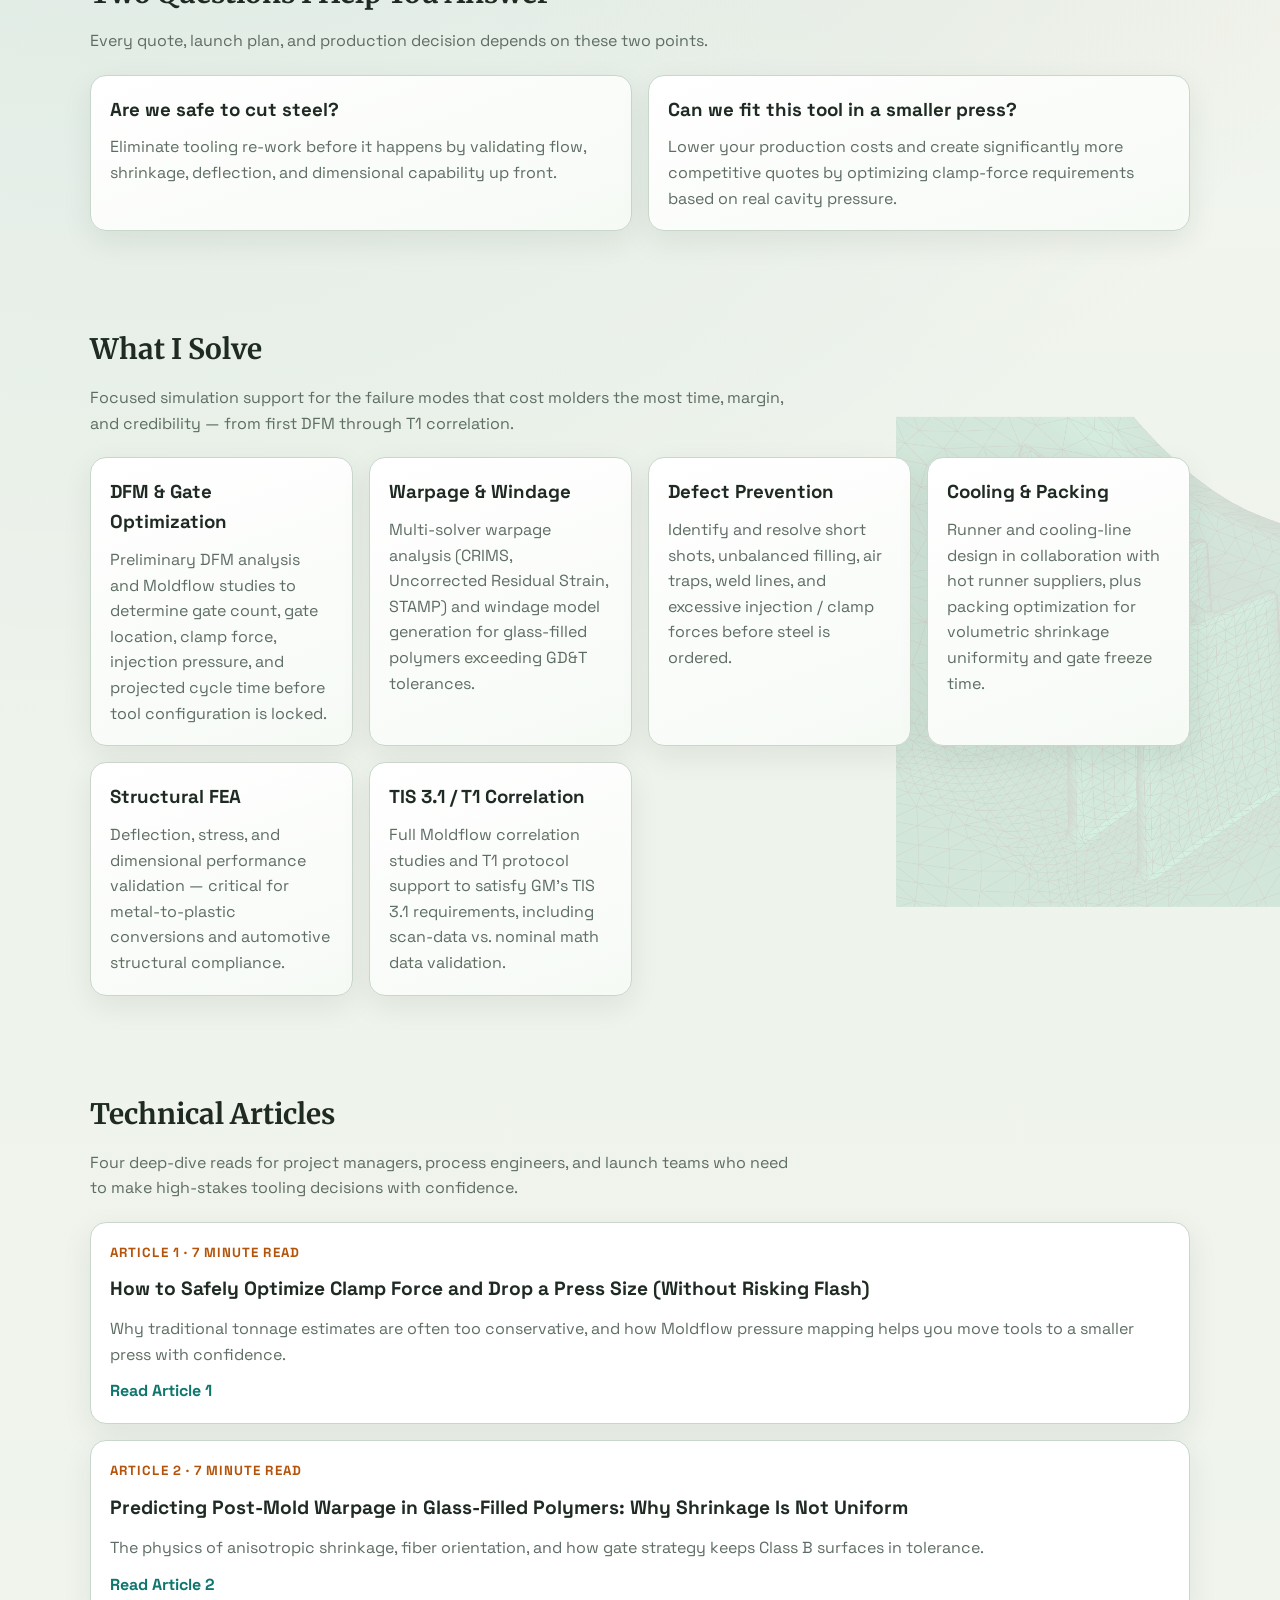
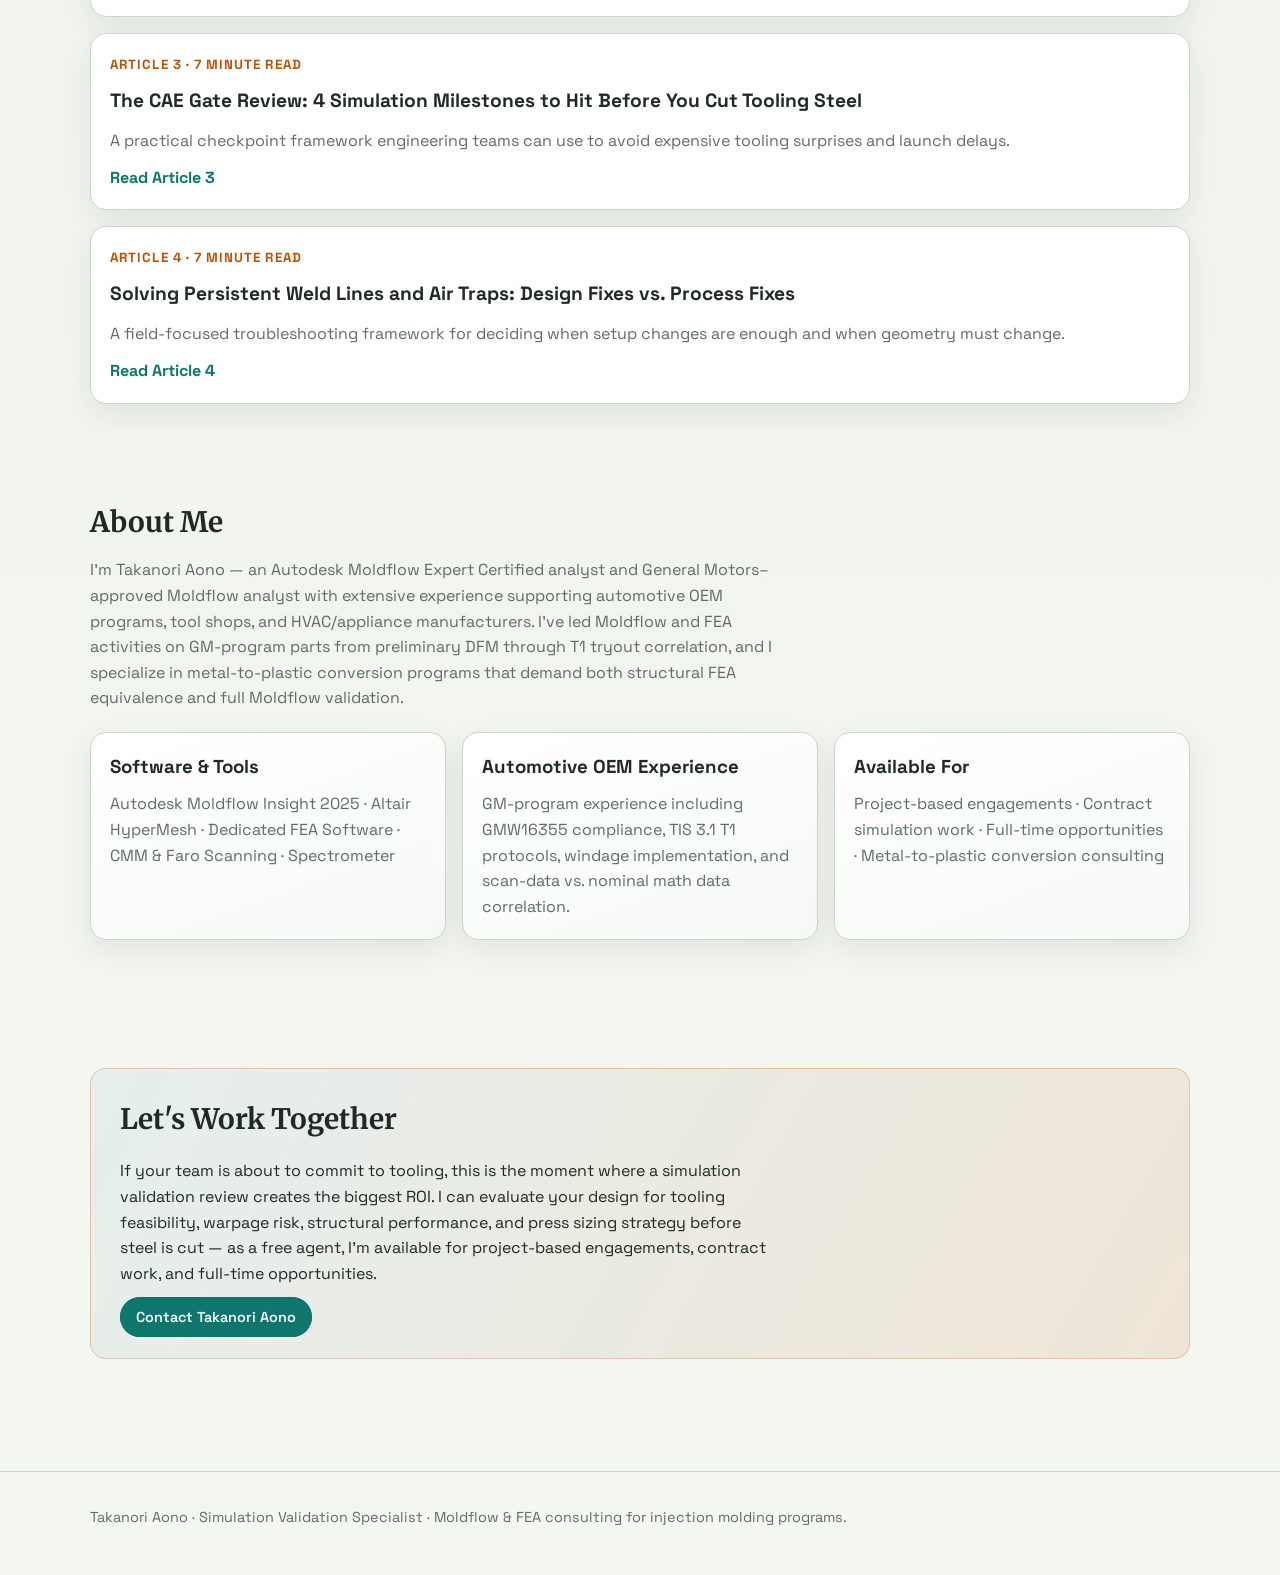
==== commit 3ba757ad: "Use transparent PNGs as true background decorations - Processed all 3 images with Pillow to remove w" ====
--- a/index.html
+++ b/index.html
@@ -34,8 +34,8 @@
     </header>
 
     <main>
-      <section class="hero site-wrap hero-split">
-        <div class="hero-content">
+      <section class="hero-wrap">
+        <div class="hero site-wrap">
           <p class="kicker reveal">Simulation Validation Specialist — Moldflow &amp; FEA</p>
           <h1 class="reveal reveal-delay-1">Are You Truly Ready to Cut Steel?</h1>
           <p class="reveal reveal-delay-2">
@@ -49,9 +49,8 @@
             <a class="btn btn-secondary" href="#articles">Read Technical Articles</a>
           </div>
         </div>
-        <div class="hero-visual reveal reveal-delay-2" aria-hidden="true">
-          <img src="Moldflow Picture 2.png" alt="" class="hero-deco-img" />
-        </div>
+        <img src="moldflow2-nobg.png" alt="" class="bg-deco bg-deco-hero-right" aria-hidden="true" loading="eager" />
+        <img src="moldflow1-nobg.png" alt="" class="bg-deco bg-deco-hero-left" aria-hidden="true" loading="eager" />
       </section>
 
       <div class="cred-bar site-wrap">
@@ -154,8 +153,8 @@
         </div>
       </section>
 
-      <section id="what-i-solve" class="section site-wrap what-i-solve-wrap">
-        <div class="what-i-solve-text">
+      <section id="what-i-solve" class="section what-i-solve-wrap">
+        <div class="site-wrap">
           <h2>What I Solve</h2>
           <p class="section-intro">
             Focused simulation support for the failure modes that cost molders the most time,
@@ -207,10 +206,7 @@
             </article>
           </div>
         </div>
-        <div class="what-i-solve-deco" aria-hidden="true">
-          <img src="Moldflow Picture.png" alt="" class="deco-img deco-img-top" loading="lazy" />
-          <img src="Mesh Picture.png" alt="" class="deco-img deco-img-bottom" loading="lazy" />
-        </div>
+        <img src="mesh-nobg.png" alt="" class="bg-deco bg-deco-mesh" aria-hidden="true" loading="lazy" />
       </section>
 
       <section id="articles" class="section site-wrap">
--- a/styles.css
+++ b/styles.css
@@ -116,74 +116,58 @@
   display: grid;
   gap: 1.4rem;
   align-items: end;
-}
-
-.hero-split {
-  grid-template-columns: 1fr auto;
-  align-items: center;
-  gap: 2rem;
-}
-
-.hero-content {
-  display: grid;
-  gap: 1.4rem;
-}
-
-.hero-visual {
-  flex-shrink: 0;
-  width: min(340px, 38vw);
+  position: relative;
+  z-index: 1;
+}
+
+.hero-wrap {
+  position: relative;
+  overflow: hidden;
+}
+
+/* ── Background decoration images ── */
+.bg-deco {
+  position: absolute;
   pointer-events: none;
   user-select: none;
 }
 
-.hero-deco-img {
-  width: 100%;
-  height: auto;
-  mix-blend-mode: multiply;
-  opacity: 0.88;
-  filter: drop-shadow(0 8px 24px rgba(15, 118, 110, 0.15));
+.bg-deco-hero-right {
+  width: clamp(320px, 42vw, 600px);
+  right: -4%;
+  top: 50%;
+  transform: translateY(-50%);
+  opacity: 0.18;
+  z-index: 0;
+}
+
+.bg-deco-hero-left {
+  width: clamp(200px, 26vw, 380px);
+  left: -2%;
+  bottom: -10%;
+  opacity: 0.10;
+  z-index: 0;
 }
 
 .what-i-solve-wrap {
-  display: grid;
-  grid-template-columns: 1fr 220px;
-  gap: 2.5rem;
-  align-items: start;
-}
-
-.what-i-solve-deco {
-  display: flex;
-  flex-direction: column;
-  gap: 1.5rem;
-  position: sticky;
-  top: 5rem;
-  pointer-events: none;
-  user-select: none;
-}
-
-.deco-img {
-  width: 100%;
-  height: auto;
-  mix-blend-mode: multiply;
-  opacity: 0.82;
-  filter: drop-shadow(0 4px 16px rgba(15, 118, 110, 0.12));
-  border-radius: 8px;
-}
-
-@media (max-width: 860px) {
-  .hero-split {
-    grid-template-columns: 1fr;
-  }
-  .hero-visual {
-    display: none;
-  }
-  .what-i-solve-wrap {
-    grid-template-columns: 1fr;
-  }
-  .what-i-solve-deco {
-    display: none;
-  }
-}
+  position: relative;
+  overflow: hidden;
+}
+
+.bg-deco-mesh {
+  width: clamp(280px, 36vw, 520px);
+  right: -6%;
+  top: 50%;
+  transform: translateY(-50%);
+  opacity: 0.12;
+  z-index: 0;
+}
+
+.what-i-solve-wrap .site-wrap {
+  position: relative;
+  z-index: 1;
+}
+
 
 
 
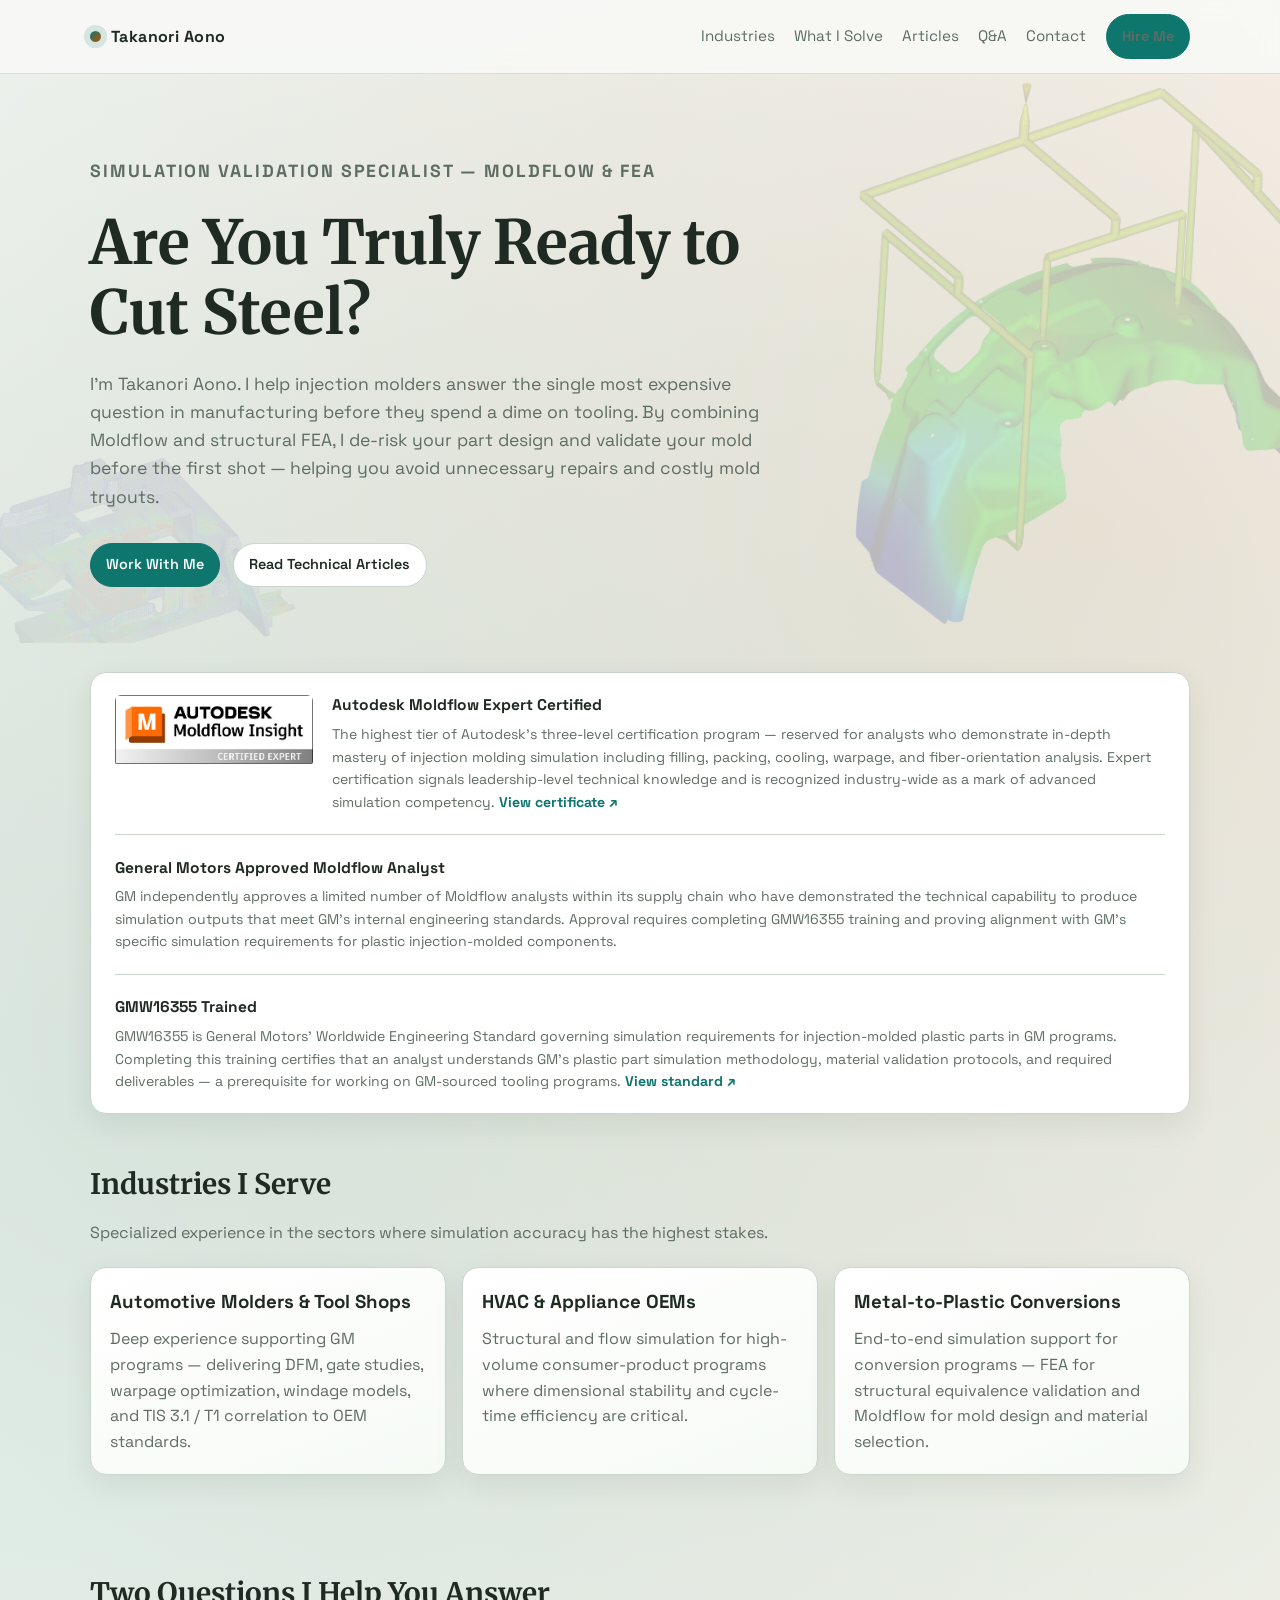
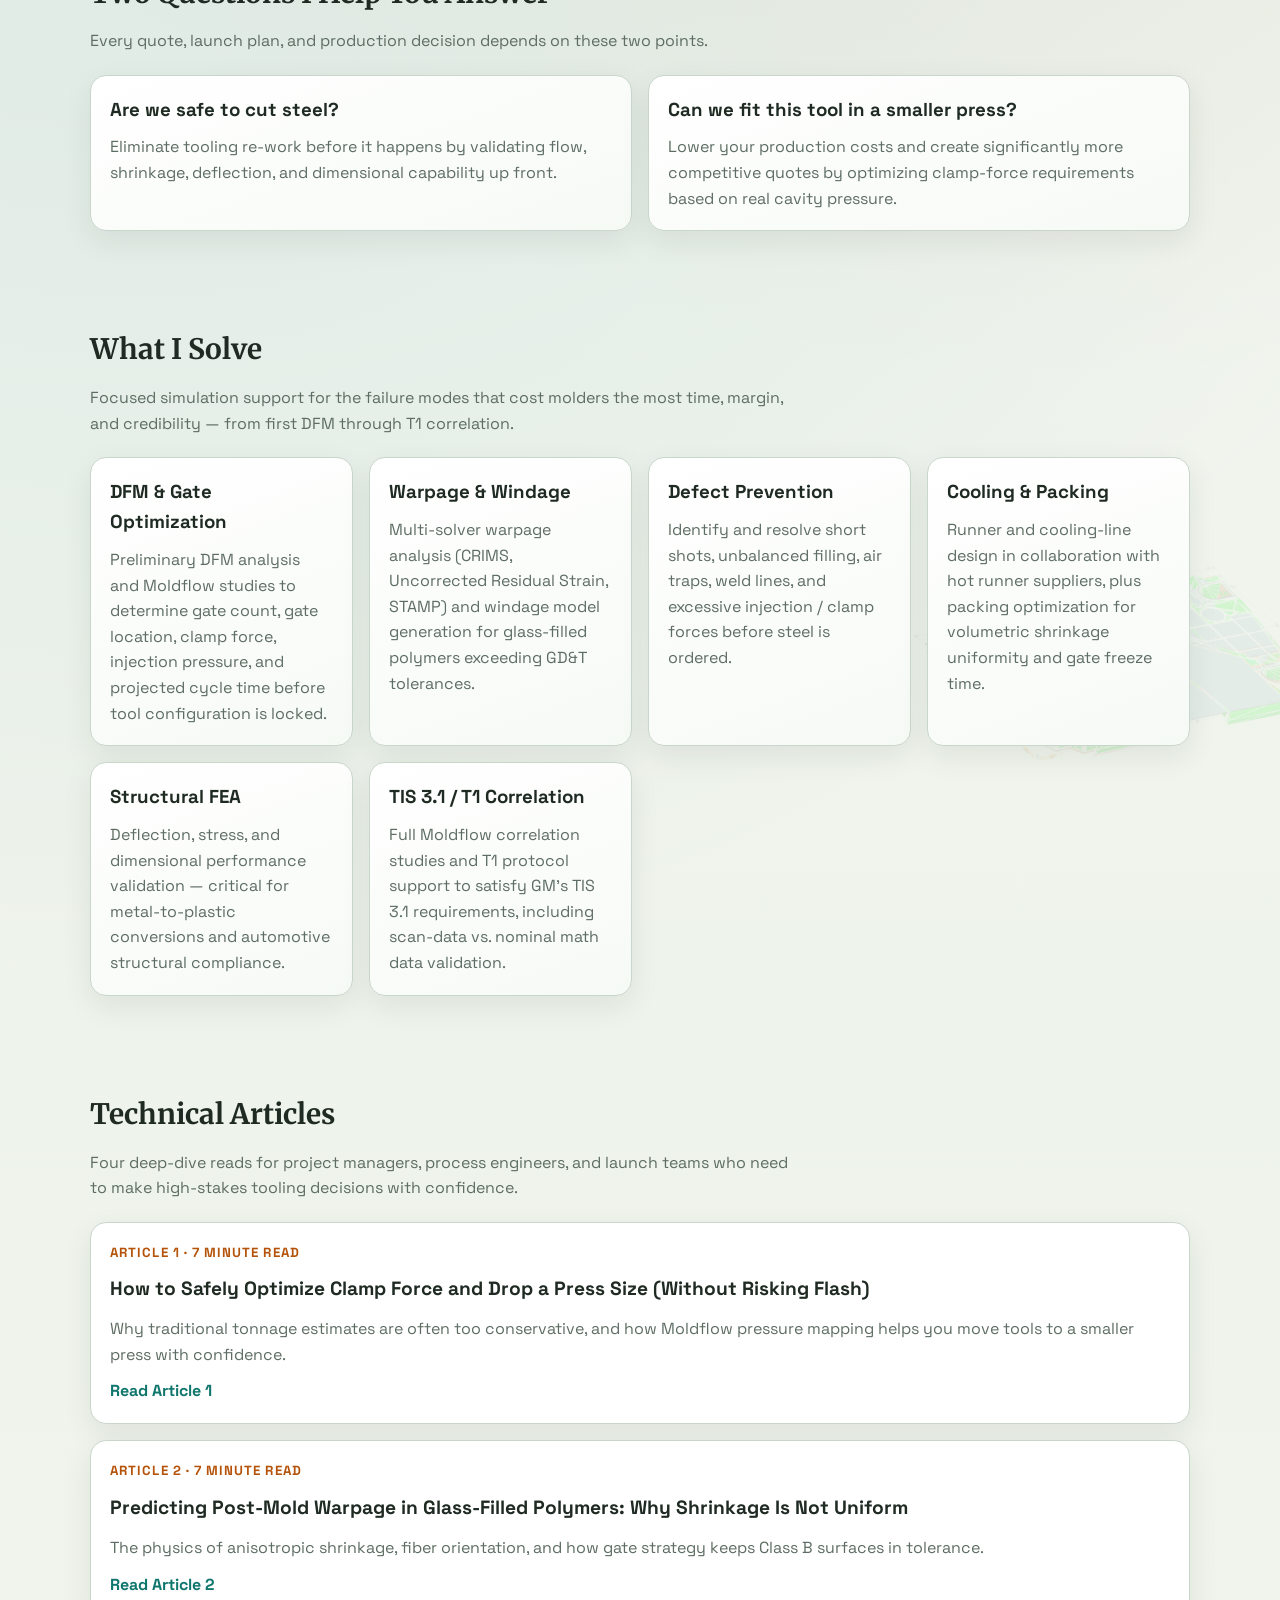
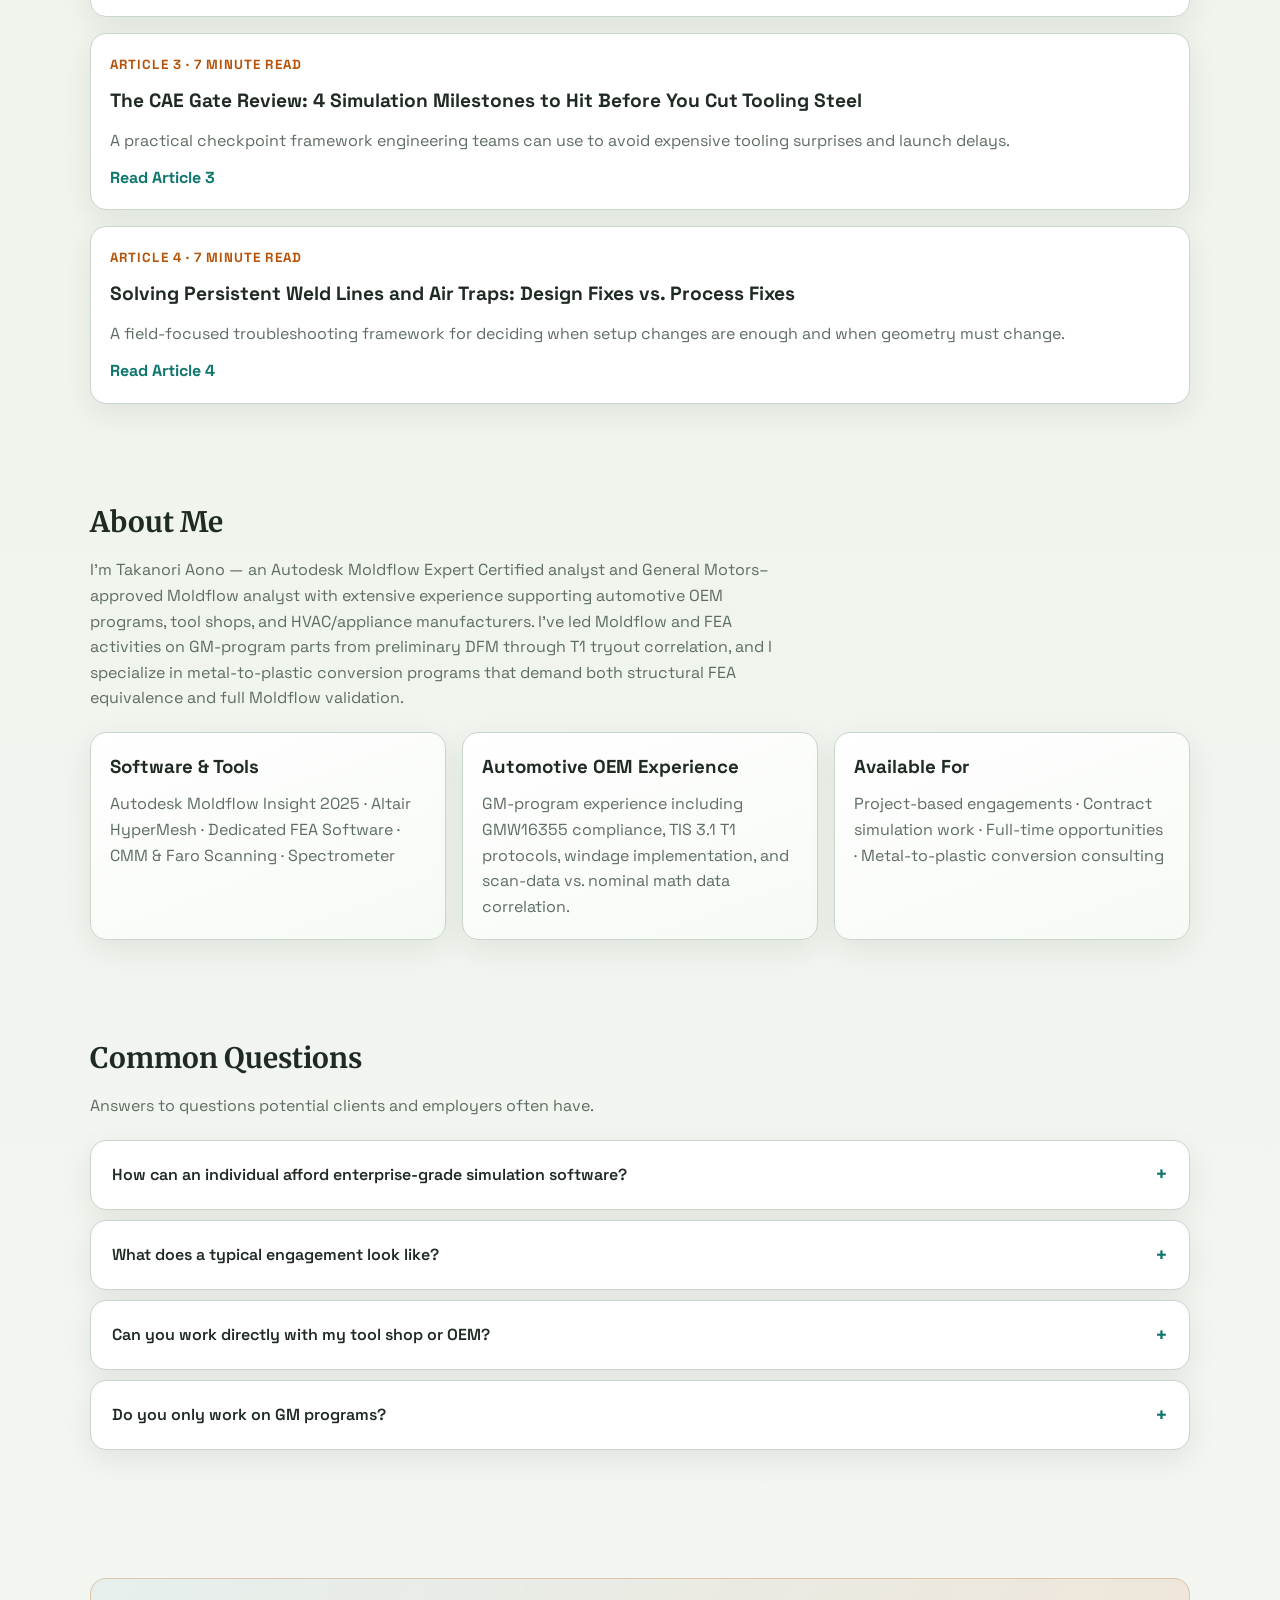
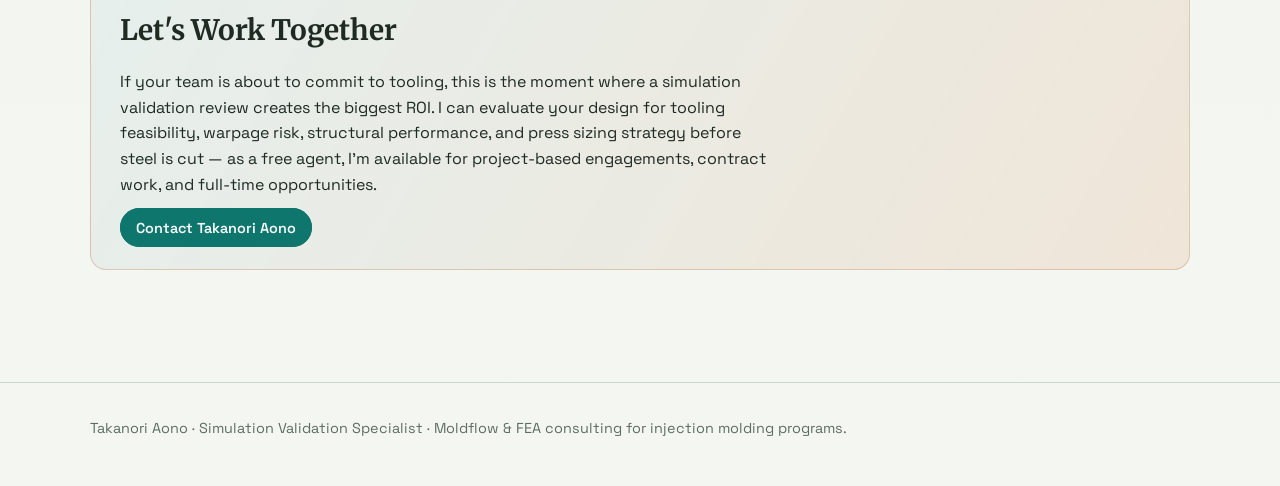
==== commit 034865e1: "Add Q&A section; swap background images; add Altair logo - Hero: moldflow1-nobg (warpage) as main ri" ====
--- a/index.html
+++ b/index.html
@@ -27,7 +27,8 @@
           <a href="#industries">Industries</a>
           <a href="#what-i-solve">What I Solve</a>
           <a href="#articles">Articles</a>
-          <a href="#about">About</a>
+          <a href="#faq">Q&amp;A</a>
+          <a href="#contact">Contact</a>
           <a class="btn" href="#contact">Hire Me</a>
         </nav>
       </div>
@@ -49,8 +50,8 @@
             <a class="btn btn-secondary" href="#articles">Read Technical Articles</a>
           </div>
         </div>
-        <img src="moldflow2-nobg.png" alt="" class="bg-deco bg-deco-hero-right" aria-hidden="true" loading="eager" />
-        <img src="moldflow1-nobg.png" alt="" class="bg-deco bg-deco-hero-left" aria-hidden="true" loading="eager" />
+        <img src="moldflow1-nobg.png" alt="" class="bg-deco bg-deco-hero-right" aria-hidden="true" loading="eager" />
+        <img src="moldflow3-nobg.png" alt="" class="bg-deco bg-deco-hero-left" aria-hidden="true" loading="eager" />
       </section>
 
       <div class="cred-bar site-wrap">
@@ -206,7 +207,7 @@
             </article>
           </div>
         </div>
-        <img src="mesh-nobg.png" alt="" class="bg-deco bg-deco-mesh" aria-hidden="true" loading="lazy" />
+        <img src="Modeling picture.png" alt="" class="bg-deco bg-deco-mesh" aria-hidden="true" loading="lazy" />
       </section>
 
       <section id="articles" class="section site-wrap">
@@ -304,6 +305,75 @@
         </div>
       </section>
 
+      <section id="faq" class="section site-wrap">
+        <h2>Common Questions</h2>
+        <p class="section-intro">Answers to questions potential clients and employers often have.</p>
+        <div class="faq-list">
+
+          <details class="faq-item">
+            <summary class="faq-question">How can an individual afford enterprise-grade simulation software?</summary>
+            <div class="faq-answer">
+              <p>
+                High-end simulation software has evolved past the old model of buying rigid,
+                expensive individual seats for a single workstation. Today, I leverage modern
+                cloud-based licensing frameworks like <strong>Altair Units</strong> and
+                <strong>Autodesk Flex tokens</strong>.
+              </p>
+              <p>
+                Instead of buying locked licenses for five different tools, I invest in a
+                dynamic, flexible pool of cloud units. If I need to do heavy geometry meshing
+                in the morning, run an optimization solver at noon, or run an injection molding
+                analysis the next day, I simply draw from that single pool. It gives me the
+                exact same enterprise-grade software stack as a major OEM — but scaled
+                perfectly to an agile, single-user consulting workflow.
+              </p>
+              <div class="faq-logos">
+                <img src="altair-logo-nobg.png" alt="Altair" class="faq-logo" />
+                <img src="Expert 2025.jpg" alt="Autodesk Moldflow Expert" class="faq-logo faq-logo-cert" />
+              </div>
+            </div>
+          </details>
+
+          <details class="faq-item">
+            <summary class="faq-question">What does a typical engagement look like?</summary>
+            <div class="faq-answer">
+              <p>
+                Most engagements start with a brief DFM review — I look at your part geometry,
+                material spec, and production requirements, then scope the simulation work needed.
+                From there I can deliver a one-off gate study, a full filling-packing-warpage
+                analysis, or ongoing support through your tool development and T1 launch. Both
+                project-based and retainer arrangements are available.
+              </p>
+            </div>
+          </details>
+
+          <details class="faq-item">
+            <summary class="faq-question">Can you work directly with my tool shop or OEM?</summary>
+            <div class="faq-answer">
+              <p>
+                Yes. I have experience working as a direct extension of molder engineering teams,
+                coordinating with tool shops, hot runner suppliers, and OEM program managers.
+                I'm familiar with GM's deliverable and reporting formats, and I can adapt to
+                whatever workflow your team already uses.
+              </p>
+            </div>
+          </details>
+
+          <details class="faq-item">
+            <summary class="faq-question">Do you only work on GM programs?</summary>
+            <div class="faq-answer">
+              <p>
+                No — GM programs are where I have the deepest OEM-specific experience, but I
+                work across automotive, HVAC, and appliance programs for any molder or tool
+                shop that needs Moldflow or FEA support. The simulation methodology is the
+                same; the deliverable format adapts to your customer's requirements.
+              </p>
+            </div>
+          </details>
+
+        </div>
+      </section>
+
       <section id="contact" class="section site-wrap">
         <div class="cta">
           <h2>Let's Work Together</h2>
--- a/styles.css
+++ b/styles.css
@@ -440,7 +440,78 @@
 
 
 
-.card-visual {
+.faq-list {
+  display: grid;
+  gap: 0.6rem;
+  margin-top: 1.3rem;
+}
+
+.faq-item {
+  border: 1px solid var(--line);
+  border-radius: var(--radius);
+  background: var(--surface);
+  box-shadow: var(--shadow);
+  overflow: hidden;
+}
+
+.faq-question {
+  display: flex;
+  align-items: center;
+  justify-content: space-between;
+  padding: 1.1rem 1.3rem;
+  font-weight: 600;
+  font-size: 1rem;
+  cursor: pointer;
+  list-style: none;
+  gap: 1rem;
+}
+
+.faq-question::-webkit-details-marker { display: none; }
+
+.faq-question::after {
+  content: '+';
+  font-size: 1.3rem;
+  color: var(--accent);
+  flex-shrink: 0;
+  transition: transform 0.2s;
+}
+
+details[open] .faq-question::after {
+  transform: rotate(45deg);
+}
+
+.faq-answer {
+  padding: 0 1.3rem 1.2rem;
+  border-top: 1px solid var(--line);
+}
+
+.faq-answer p {
+  margin: 0.8rem 0 0;
+  color: var(--muted);
+  font-size: 0.95rem;
+  line-height: 1.7;
+}
+
+.faq-logos {
+  display: flex;
+  align-items: center;
+  gap: 1.5rem;
+  margin-top: 1.1rem;
+  flex-wrap: wrap;
+}
+
+.faq-logo {
+  height: 32px;
+  width: auto;
+  display: block;
+  opacity: 0.85;
+}
+
+.faq-logo-cert {
+  height: 44px;
+}
+
+
   padding: 0;
   overflow: hidden;
 }
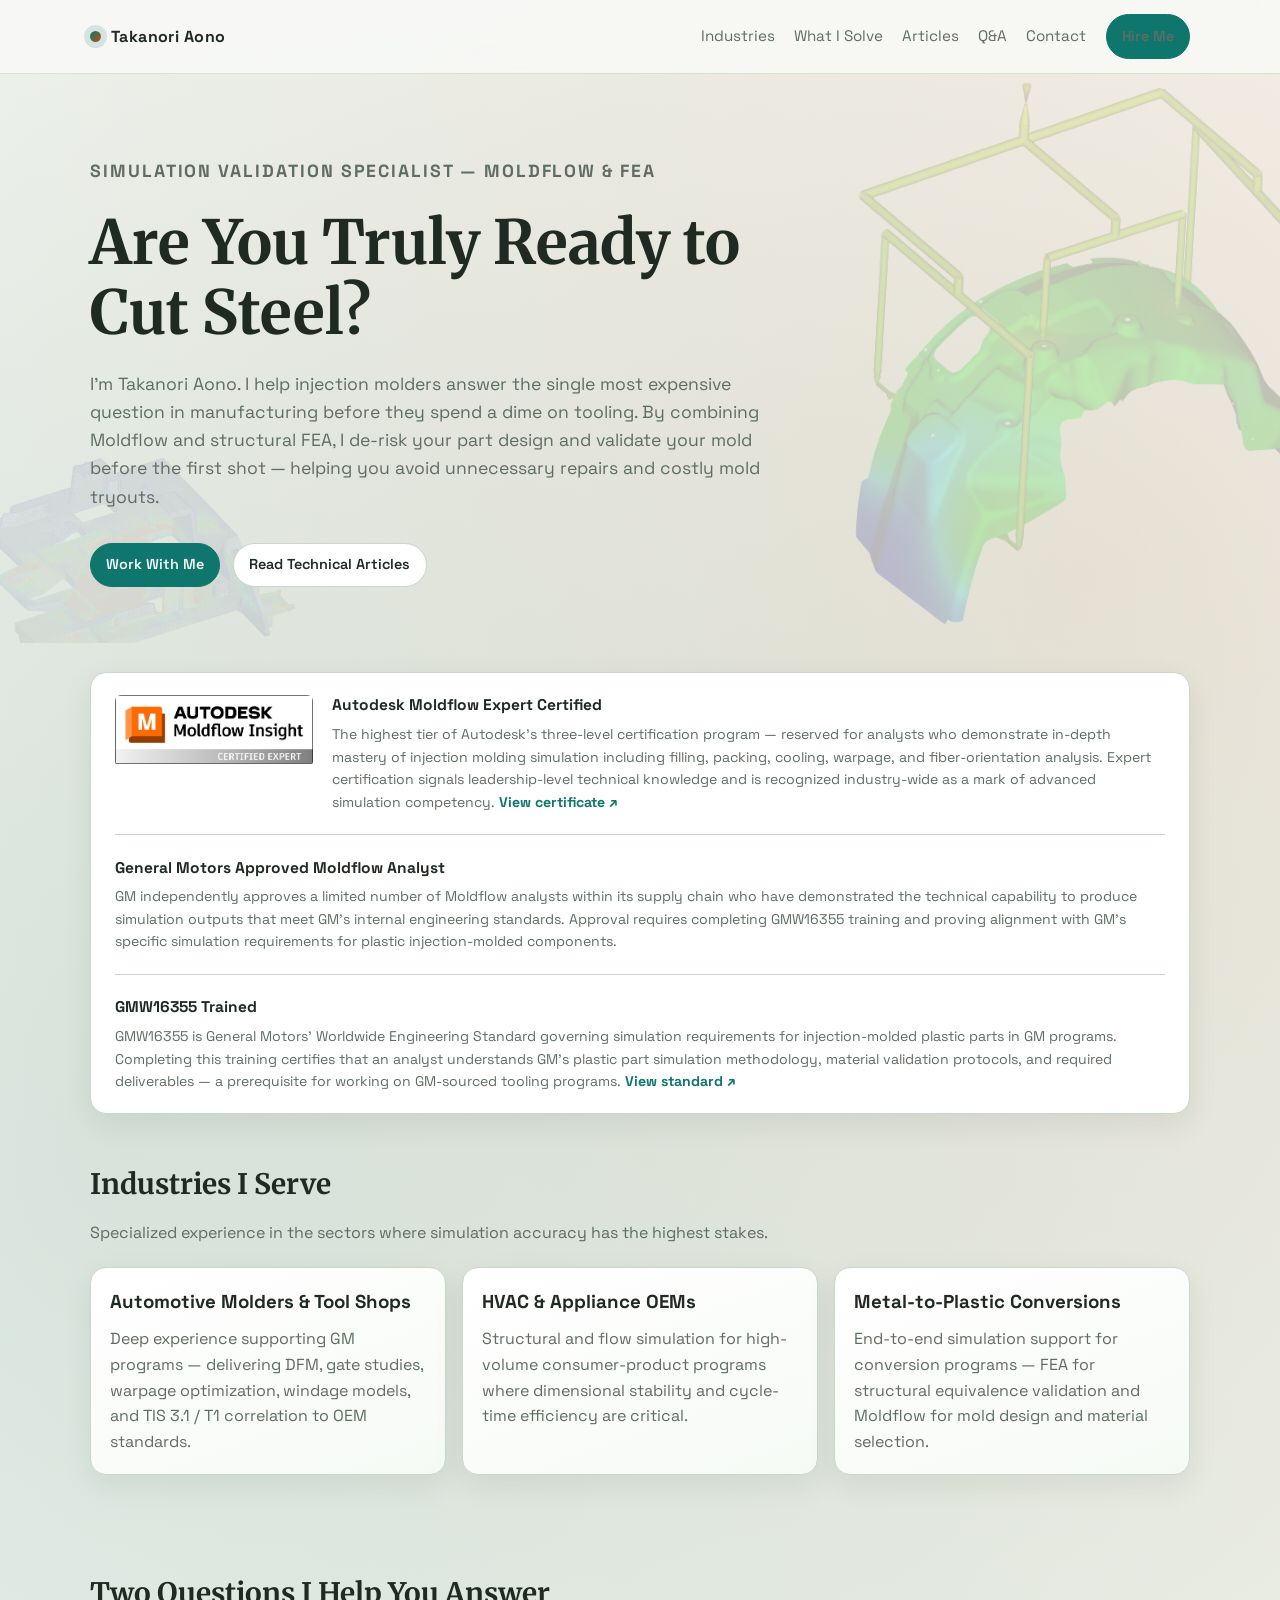
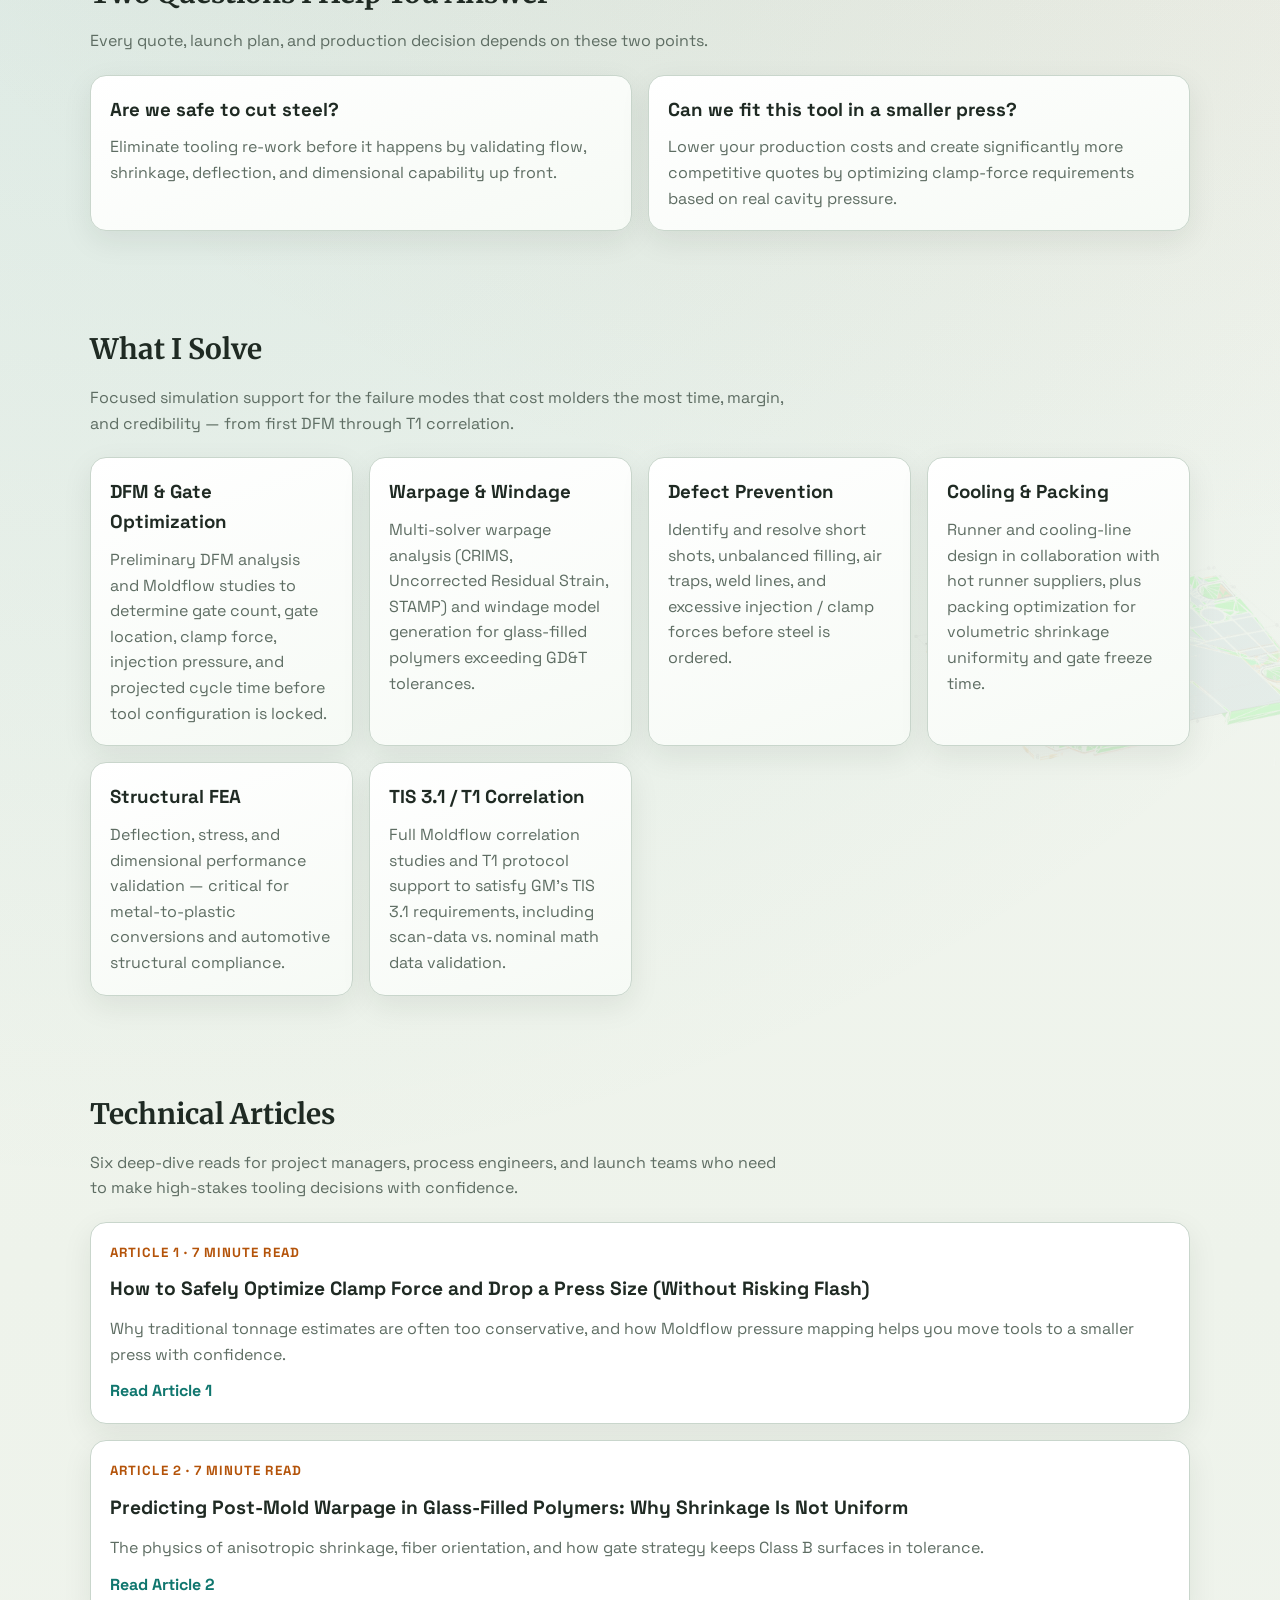
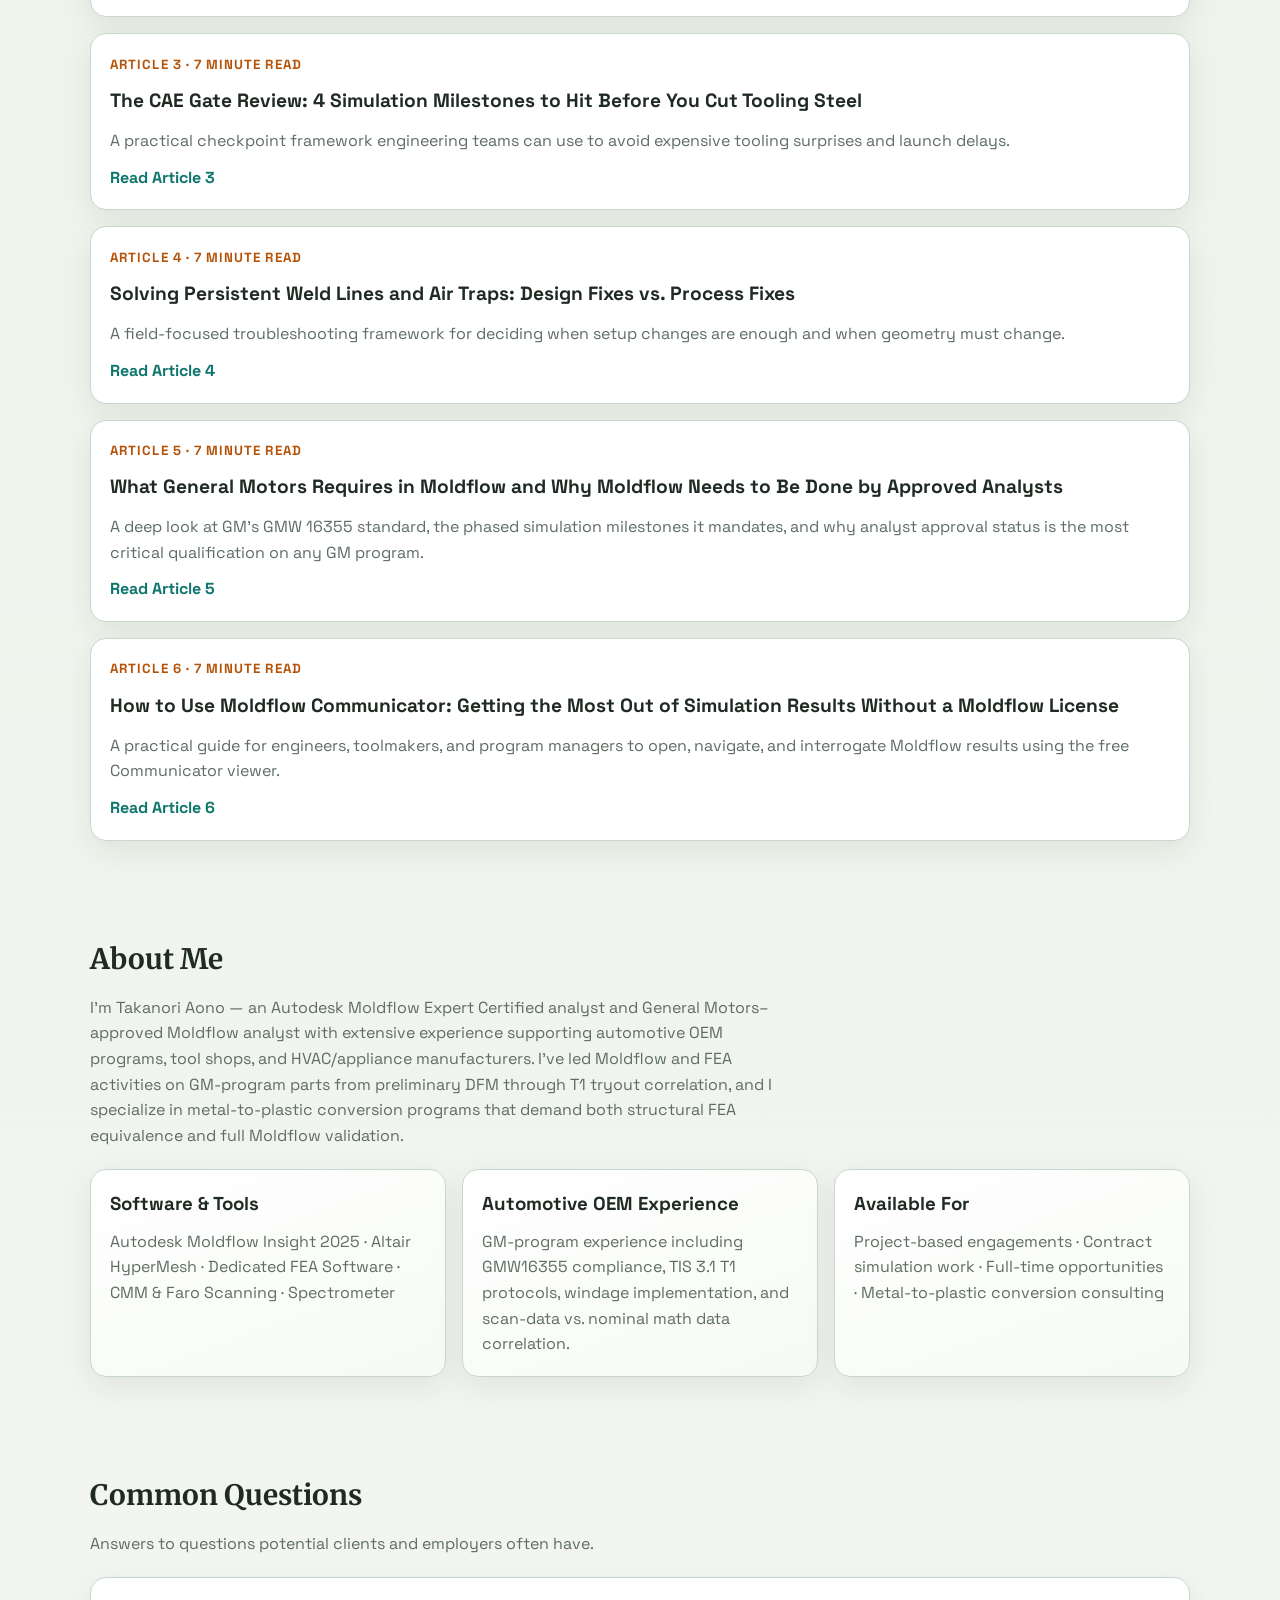
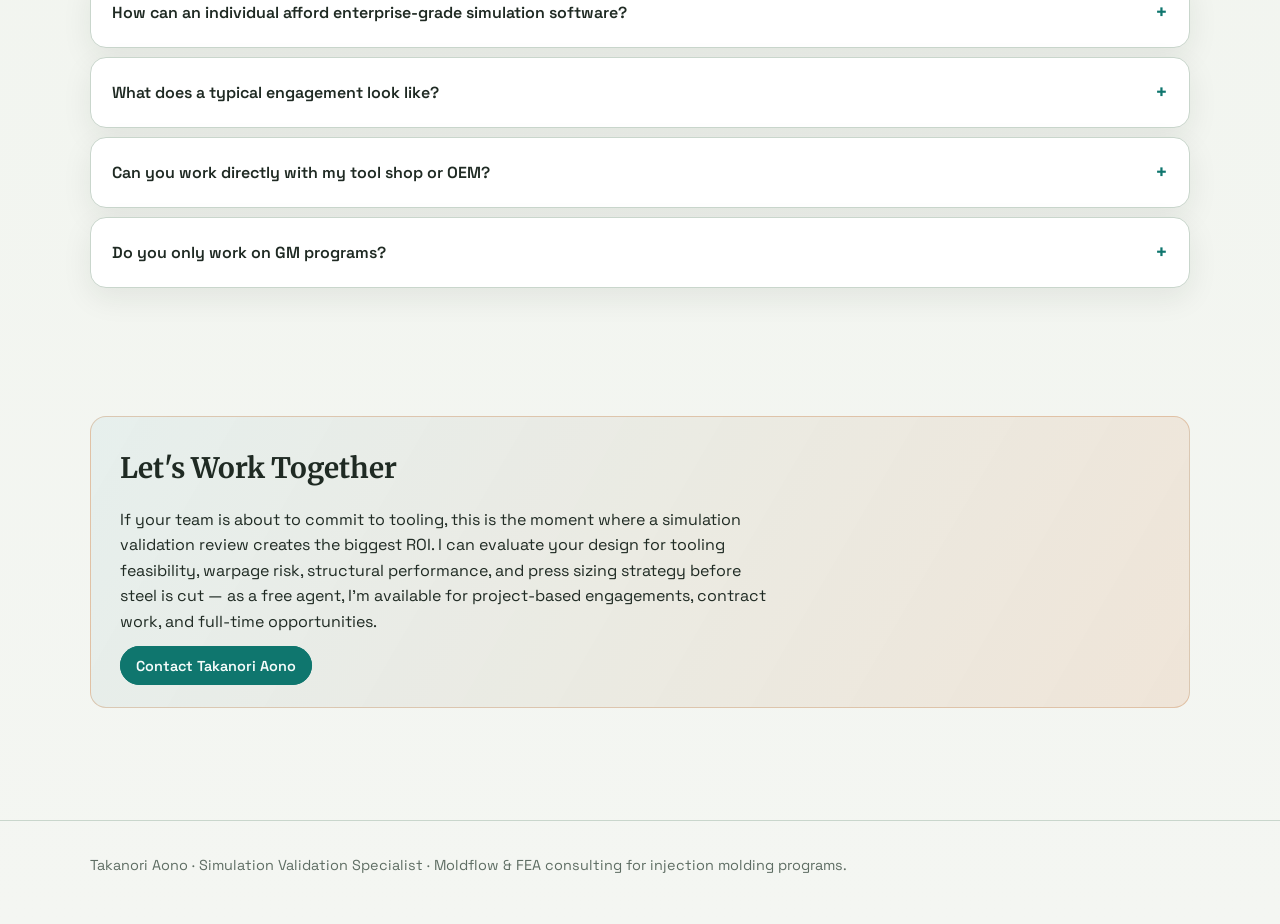
==== commit 7772e100: "Add articles 5 and 6, update index with all six articles" ====
--- a/index.html
+++ b/index.html
@@ -1,400 +1,423 @@
-<!DOCTYPE html>
-<html lang="en">
-  <head>
-    <meta charset="UTF-8" />
-    <meta name="viewport" content="width=device-width, initial-scale=1.0" />
-    <meta
-      name="description"
-      content="Takanori Aono — Simulation Validation Specialist helping injection molders determine if they are ready to cut steel using Moldflow and FEA."
-    />
-    <title>Takanori Aono | Simulation Validation Specialist</title>
-    <link rel="preconnect" href="https://fonts.googleapis.com" />
-    <link rel="preconnect" href="https://fonts.gstatic.com" crossorigin />
-    <link
-      href="https://fonts.googleapis.com/css2?family=Merriweather:wght@700;900&family=Space+Grotesk:wght@400;500;700&display=swap"
-      rel="stylesheet"
-    />
-    <link rel="stylesheet" href="styles.css" />
-  </head>
-  <body>
-    <header class="top-nav">
-      <div class="top-nav-inner">
-        <a class="brand" href="index.html">
-          <span class="brand-dot" aria-hidden="true"></span>
-          <span>Takanori Aono</span>
-        </a>
-        <nav class="nav-links" aria-label="Primary">
-          <a href="#industries">Industries</a>
-          <a href="#what-i-solve">What I Solve</a>
-          <a href="#articles">Articles</a>
-          <a href="#faq">Q&amp;A</a>
-          <a href="#contact">Contact</a>
-          <a class="btn" href="#contact">Hire Me</a>
-        </nav>
-      </div>
-    </header>
-
-    <main>
-      <section class="hero-wrap">
-        <div class="hero site-wrap">
-          <p class="kicker reveal">Simulation Validation Specialist — Moldflow &amp; FEA</p>
-          <h1 class="reveal reveal-delay-1">Are You Truly Ready to Cut Steel?</h1>
-          <p class="reveal reveal-delay-2">
-            I'm Takanori Aono. I help injection molders answer the single most expensive question
-            in manufacturing before they spend a dime on tooling. By combining Moldflow and
-            structural FEA, I de-risk your part design and validate your mold before the first
-            shot — helping you avoid unnecessary repairs and costly mold tryouts.
-          </p>
-          <div class="hero-cta reveal reveal-delay-3">
-            <a class="btn" href="#contact">Work With Me</a>
-            <a class="btn btn-secondary" href="#articles">Read Technical Articles</a>
-          </div>
-        </div>
-        <img src="moldflow1-nobg.png" alt="" class="bg-deco bg-deco-hero-right" aria-hidden="true" loading="eager" />
-        <img src="moldflow3-nobg.png" alt="" class="bg-deco bg-deco-hero-left" aria-hidden="true" loading="eager" />
-      </section>
-
-      <div class="cred-bar site-wrap">
-        <div class="cred-bar-item">
-          <a href="Taka Aono Expert Cert.pdf" target="_blank" rel="noopener" class="cert-link" title="View Certificate">
-            <img src="Expert 2025.jpg" alt="Autodesk Moldflow Insight Certified Expert badge" class="cert-badge-img" />
-          </a>
-          <div class="cred-bar-text">
-            <strong>Autodesk Moldflow Expert Certified</strong>
-            <p>
-              The highest tier of Autodesk's three-level certification program — reserved for
-              analysts who demonstrate in-depth mastery of injection molding simulation including
-              filling, packing, cooling, warpage, and fiber-orientation analysis. Expert
-              certification signals leadership-level technical knowledge and is recognized
-              industry-wide as a mark of advanced simulation competency.
-              <a href="Taka Aono Expert Cert.pdf" target="_blank" rel="noopener" class="inline-link">View certificate ↗</a>
-            </p>
-          </div>
-        </div>
-        <div class="cred-bar-divider" aria-hidden="true"></div>
-        <div class="cred-bar-item">
-          <div class="cred-bar-text">
-            <strong>General Motors Approved Moldflow Analyst</strong>
-            <p>
-              GM independently approves a limited number of Moldflow analysts within its supply
-              chain who have demonstrated the technical capability to produce simulation outputs
-              that meet GM's internal engineering standards. Approval requires completing
-              GMW16355 training and proving alignment with GM's specific simulation requirements
-              for plastic injection-molded components.
-            </p>
-          </div>
-        </div>
-        <div class="cred-bar-divider" aria-hidden="true"></div>
-        <div class="cred-bar-item">
-          <div class="cred-bar-text">
-            <strong>GMW16355 Trained</strong>
-            <p>
-              GMW16355 is General Motors' Worldwide Engineering Standard governing simulation
-              requirements for injection-molded plastic parts in GM programs. Completing this
-              training certifies that an analyst understands GM's plastic part simulation
-              methodology, material validation protocols, and required deliverables — a
-              prerequisite for working on GM-sourced tooling programs.
-              <a href="https://store.accuristech.com/standards/gmw-gmw16355?product_id=2899914" target="_blank" rel="noopener" class="inline-link">View standard ↗</a>
-            </p>
-          </div>
-        </div>
-      </div>
--
-      <section id="industries" class="section site-wrap">
-        <h2>Industries I Serve</h2>
-        <p class="section-intro">
-          Specialized experience in the sectors where simulation accuracy has the highest stakes.
-        </p>
-        <div class="grid">
-          <article class="card">
-            <h3>Automotive Molders &amp; Tool Shops</h3>
-            <p>
-              Deep experience supporting GM programs — delivering DFM, gate studies, warpage
-              optimization, windage models, and TIS 3.1 / T1 correlation to OEM standards.
-            </p>
-          </article>
-          <article class="card">
-            <h3>HVAC &amp; Appliance OEMs</h3>
-            <p>
-              Structural and flow simulation for high-volume consumer-product programs where
-              dimensional stability and cycle-time efficiency are critical.
-            </p>
-          </article>
-          <article class="card">
-            <h3>Metal-to-Plastic Conversions</h3>
-            <p>
-              End-to-end simulation support for conversion programs — FEA for structural
-              equivalence validation and Moldflow for mold design and material selection.
-            </p>
-          </article>
-        </div>
-      </section>
-
-      <section id="core-questions" class="section site-wrap">
-        <h2>Two Questions I Help You Answer</h2>
-        <p class="section-intro">
-          Every quote, launch plan, and production decision depends on these two points.
-        </p>
-        <div class="grid">
-          <article class="card">
-            <h3>Are we safe to cut steel?</h3>
-            <p>
-              Eliminate tooling re-work before it happens by validating flow, shrinkage,
-              deflection, and dimensional capability up front.
-            </p>
-          </article>
-          <article class="card">
-            <h3>Can we fit this tool in a smaller press?</h3>
-            <p>
-              Lower your production costs and create significantly more competitive quotes by
-              optimizing clamp-force requirements based on real cavity pressure.
-            </p>
-          </article>
-        </div>
-      </section>
-
-      <section id="what-i-solve" class="section what-i-solve-wrap">
-        <div class="site-wrap">
-          <h2>What I Solve</h2>
-          <p class="section-intro">
-            Focused simulation support for the failure modes that cost molders the most time,
-            margin, and credibility — from first DFM through T1 correlation.
-          </p>
-          <div class="grid">
-            <article class="card">
-              <h3>DFM &amp; Gate Optimization</h3>
-              <p>
-                Preliminary DFM analysis and Moldflow studies to determine gate count, gate
-                location, clamp force, injection pressure, and projected cycle time before tool
-                configuration is locked.
-              </p>
-            </article>
-            <article class="card">
-              <h3>Warpage &amp; Windage</h3>
-              <p>
-                Multi-solver warpage analysis (CRIMS, Uncorrected Residual Strain, STAMP) and
-                windage model generation for glass-filled polymers exceeding GD&amp;T tolerances.
-              </p>
-            </article>
-            <article class="card">
-              <h3>Defect Prevention</h3>
-              <p>
-                Identify and resolve short shots, unbalanced filling, air traps, weld lines, and
-                excessive injection / clamp forces before steel is ordered.
-              </p>
-            </article>
-            <article class="card">
-              <h3>Cooling &amp; Packing</h3>
-              <p>
-                Runner and cooling-line design in collaboration with hot runner suppliers, plus
-                packing optimization for volumetric shrinkage uniformity and gate freeze time.
-              </p>
-            </article>
-            <article class="card">
-              <h3>Structural FEA</h3>
-              <p>
-                Deflection, stress, and dimensional performance validation — critical for
-                metal-to-plastic conversions and automotive structural compliance.
-              </p>
-            </article>
-            <article class="card">
-              <h3>TIS 3.1 / T1 Correlation</h3>
-              <p>
-                Full Moldflow correlation studies and T1 protocol support to satisfy GM's TIS 3.1
-                requirements, including scan-data vs. nominal math data validation.
-              </p>
-            </article>
-          </div>
-        </div>
-        <img src="Modeling picture.png" alt="" class="bg-deco bg-deco-mesh" aria-hidden="true" loading="lazy" />
-      </section>
-
-      <section id="articles" class="section site-wrap">
-        <h2>Technical Articles</h2>
-        <p class="section-intro">
-          Four deep-dive reads for project managers, process engineers, and launch teams who need
-          to make high-stakes tooling decisions with confidence.
-        </p>
-
-        <div class="article-list">
-          <article class="article-item">
-            <span class="article-meta">Article 1 · 7 minute read</span>
-            <h3>How to Safely Optimize Clamp Force and Drop a Press Size (Without Risking Flash)</h3>
-            <p>
-              Why traditional tonnage estimates are often too conservative, and how Moldflow
-              pressure mapping helps you move tools to a smaller press with confidence.
-            </p>
-            <a class="inline-link" href="articles/article-1-smaller-press.html"
-              >Read Article 1</a
-            >
-          </article>
-
-          <article class="article-item">
-            <span class="article-meta">Article 2 · 7 minute read</span>
-            <h3>
-              Predicting Post-Mold Warpage in Glass-Filled Polymers: Why Shrinkage Is Not Uniform
-            </h3>
-            <p>
-              The physics of anisotropic shrinkage, fiber orientation, and how gate strategy keeps
-              Class B surfaces in tolerance.
-            </p>
-            <a class="inline-link" href="articles/article-2-fiber-orientation.html"
-              >Read Article 2</a
-            >
-          </article>
-
-          <article class="article-item">
-            <span class="article-meta">Article 3 · 7 minute read</span>
-            <h3>The CAE Gate Review: 4 Simulation Milestones to Hit Before You Cut Tooling Steel</h3>
-            <p>
-              A practical checkpoint framework engineering teams can use to avoid expensive tooling
-              surprises and launch delays.
-            </p>
-            <a class="inline-link" href="articles/article-3-ready-to-cut-steel.html"
-              >Read Article 3</a
-            >
-          </article>
-
-          <article class="article-item">
-            <span class="article-meta">Article 4 · 7 minute read</span>
-            <h3>Solving Persistent Weld Lines and Air Traps: Design Fixes vs. Process Fixes</h3>
-            <p>
-              A field-focused troubleshooting framework for deciding when setup changes are enough
-              and when geometry must change.
-            </p>
-            <a class="inline-link" href="articles/article-4-weld-lines-air-traps.html"
-              >Read Article 4</a
-            >
-          </article>
-        </div>
-      </section>
-
-      <section id="about" class="section site-wrap">
-        <h2>About Me</h2>
-        <p class="section-intro">
-          I'm Takanori Aono — an Autodesk Moldflow Expert Certified analyst and General Motors–
-          approved Moldflow analyst with extensive experience supporting automotive OEM programs,
-          tool shops, and HVAC/appliance manufacturers. I've led Moldflow and FEA activities on
-          GM-program parts from preliminary DFM through T1 tryout correlation, and I specialize in
-          metal-to-plastic conversion programs that demand both structural FEA equivalence and
-          full Moldflow validation.
-        </p>
-        <div class="grid" style="margin-top:1.3rem;">
-          <article class="card">
-            <h3>Software &amp; Tools</h3>
-            <p>
-              Autodesk Moldflow Insight 2025 · Altair HyperMesh · Dedicated FEA Software ·
-              CMM &amp; Faro Scanning · Spectrometer
-            </p>
-          </article>
-          <article class="card">
-            <h3>Automotive OEM Experience</h3>
-            <p>
-              GM-program experience including GMW16355 compliance, TIS 3.1 T1 protocols, windage
-              implementation, and scan-data vs. nominal math data correlation.
-            </p>
-          </article>
-          <article class="card">
-            <h3>Available For</h3>
-            <p>
-              Project-based engagements · Contract simulation work · Full-time opportunities ·
-              Metal-to-plastic conversion consulting
-            </p>
-          </article>
-        </div>
-      </section>
-
-      <section id="faq" class="section site-wrap">
-        <h2>Common Questions</h2>
-        <p class="section-intro">Answers to questions potential clients and employers often have.</p>
-        <div class="faq-list">
-
-          <details class="faq-item">
-            <summary class="faq-question">How can an individual afford enterprise-grade simulation software?</summary>
-            <div class="faq-answer">
-              <p>
-                High-end simulation software has evolved past the old model of buying rigid,
-                expensive individual seats for a single workstation. Today, I leverage modern
-                cloud-based licensing frameworks like <strong>Altair Units</strong> and
-                <strong>Autodesk Flex tokens</strong>.
-              </p>
-              <p>
-                Instead of buying locked licenses for five different tools, I invest in a
-                dynamic, flexible pool of cloud units. If I need to do heavy geometry meshing
-                in the morning, run an optimization solver at noon, or run an injection molding
-                analysis the next day, I simply draw from that single pool. It gives me the
-                exact same enterprise-grade software stack as a major OEM — but scaled
-                perfectly to an agile, single-user consulting workflow.
-              </p>
-              <div class="faq-logos">
-                <img src="altair-logo-nobg.png" alt="Altair" class="faq-logo" />
-                <img src="Expert 2025.jpg" alt="Autodesk Moldflow Expert" class="faq-logo faq-logo-cert" />
-              </div>
-            </div>
-          </details>
-
-          <details class="faq-item">
-            <summary class="faq-question">What does a typical engagement look like?</summary>
-            <div class="faq-answer">
-              <p>
-                Most engagements start with a brief DFM review — I look at your part geometry,
-                material spec, and production requirements, then scope the simulation work needed.
-                From there I can deliver a one-off gate study, a full filling-packing-warpage
-                analysis, or ongoing support through your tool development and T1 launch. Both
-                project-based and retainer arrangements are available.
-              </p>
-            </div>
-          </details>
-
-          <details class="faq-item">
-            <summary class="faq-question">Can you work directly with my tool shop or OEM?</summary>
-            <div class="faq-answer">
-              <p>
-                Yes. I have experience working as a direct extension of molder engineering teams,
-                coordinating with tool shops, hot runner suppliers, and OEM program managers.
-                I'm familiar with GM's deliverable and reporting formats, and I can adapt to
-                whatever workflow your team already uses.
-              </p>
-            </div>
-          </details>
-
-          <details class="faq-item">
-            <summary class="faq-question">Do you only work on GM programs?</summary>
-            <div class="faq-answer">
-              <p>
-                No — GM programs are where I have the deepest OEM-specific experience, but I
-                work across automotive, HVAC, and appliance programs for any molder or tool
-                shop that needs Moldflow or FEA support. The simulation methodology is the
-                same; the deliverable format adapts to your customer's requirements.
-              </p>
-            </div>
-          </details>
-
-        </div>
-      </section>
-
-      <section id="contact" class="section site-wrap">
-        <div class="cta">
-          <h2>Let's Work Together</h2>
-          <p>
-            If your team is about to commit to tooling, this is the moment where a simulation
-            validation review creates the biggest ROI. I can evaluate your design for tooling
-            feasibility, warpage risk, structural performance, and press sizing strategy before
-            steel is cut — as a free agent, I'm available for project-based engagements, contract
-            work, and full-time opportunities.
-          </p>
-          <a class="btn" href="mailto:aonotaka96@gmail.com">Contact Takanori Aono</a>
-        </div>
-      </section>
-    </main>
-
-    <footer class="footer">
-      <div class="site-wrap">
-        <p>
-          Takanori Aono · Simulation Validation Specialist · Moldflow &amp; FEA consulting for injection molding programs.
-        </p>
-      </div>
-    </footer>
-  </body>
-</html>
+<!DOCTYPE html>
+<html lang="en">
+  <head>
+    <meta charset="UTF-8" />
+    <meta name="viewport" content="width=device-width, initial-scale=1.0" />
+    <meta
+      name="description"
+      content="Takanori Aono — Simulation Validation Specialist helping injection molders determine if they are ready to cut steel using Moldflow and FEA."
+    />
+    <title>Takanori Aono | Simulation Validation Specialist</title>
+    <link rel="preconnect" href="https://fonts.googleapis.com" />
+    <link rel="preconnect" href="https://fonts.gstatic.com" crossorigin />
+    <link
+      href="https://fonts.googleapis.com/css2?family=Merriweather:wght@700;900&family=Space+Grotesk:wght@400;500;700&display=swap"
+      rel="stylesheet"
+    />
+    <link rel="stylesheet" href="styles.css" />
+  </head>
+  <body>
+    <header class="top-nav">
+      <div class="top-nav-inner">
+        <a class="brand" href="index.html">
+          <span class="brand-dot" aria-hidden="true"></span>
+          <span>Takanori Aono</span>
+        </a>
+        <nav class="nav-links" aria-label="Primary">
+          <a href="#industries">Industries</a>
+          <a href="#what-i-solve">What I Solve</a>
+          <a href="#articles">Articles</a>
+          <a href="#faq">Q&amp;A</a>
+          <a href="#contact">Contact</a>
+          <a class="btn" href="#contact">Hire Me</a>
+        </nav>
+      </div>
+    </header>
+
+    <main>
+      <section class="hero-wrap">
+        <div class="hero site-wrap">
+          <p class="kicker reveal">Simulation Validation Specialist — Moldflow &amp; FEA</p>
+          <h1 class="reveal reveal-delay-1">Are You Truly Ready to Cut Steel?</h1>
+          <p class="reveal reveal-delay-2">
+            I'm Takanori Aono. I help injection molders answer the single most expensive question
+            in manufacturing before they spend a dime on tooling. By combining Moldflow and
+            structural FEA, I de-risk your part design and validate your mold before the first
+            shot — helping you avoid unnecessary repairs and costly mold tryouts.
+          </p>
+          <div class="hero-cta reveal reveal-delay-3">
+            <a class="btn" href="#contact">Work With Me</a>
+            <a class="btn btn-secondary" href="#articles">Read Technical Articles</a>
+          </div>
+        </div>
+        <img src="moldflow1-nobg.png" alt="" class="bg-deco bg-deco-hero-right" aria-hidden="true" loading="eager" />
+        <img src="moldflow3-nobg.png" alt="" class="bg-deco bg-deco-hero-left" aria-hidden="true" loading="eager" />
+      </section>
+
+      <div class="cred-bar site-wrap">
+        <div class="cred-bar-item">
+          <a href="Taka Aono Expert Cert.pdf" target="_blank" rel="noopener" class="cert-link" title="View Certificate">
+            <img src="Expert 2025.jpg" alt="Autodesk Moldflow Insight Certified Expert badge" class="cert-badge-img" />
+          </a>
+          <div class="cred-bar-text">
+            <strong>Autodesk Moldflow Expert Certified</strong>
+            <p>
+              The highest tier of Autodesk's three-level certification program — reserved for
+              analysts who demonstrate in-depth mastery of injection molding simulation including
+              filling, packing, cooling, warpage, and fiber-orientation analysis. Expert
+              certification signals leadership-level technical knowledge and is recognized
+              industry-wide as a mark of advanced simulation competency.
+              <a href="Taka Aono Expert Cert.pdf" target="_blank" rel="noopener" class="inline-link">View certificate ↗</a>
+            </p>
+          </div>
+        </div>
+        <div class="cred-bar-divider" aria-hidden="true"></div>
+        <div class="cred-bar-item">
+          <div class="cred-bar-text">
+            <strong>General Motors Approved Moldflow Analyst</strong>
+            <p>
+              GM independently approves a limited number of Moldflow analysts within its supply
+              chain who have demonstrated the technical capability to produce simulation outputs
+              that meet GM's internal engineering standards. Approval requires completing
+              GMW16355 training and proving alignment with GM's specific simulation requirements
+              for plastic injection-molded components.
+            </p>
+          </div>
+        </div>
+        <div class="cred-bar-divider" aria-hidden="true"></div>
+        <div class="cred-bar-item">
+          <div class="cred-bar-text">
+            <strong>GMW16355 Trained</strong>
+            <p>
+              GMW16355 is General Motors' Worldwide Engineering Standard governing simulation
+              requirements for injection-molded plastic parts in GM programs. Completing this
+              training certifies that an analyst understands GM's plastic part simulation
+              methodology, material validation protocols, and required deliverables — a
+              prerequisite for working on GM-sourced tooling programs.
+              <a href="https://store.accuristech.com/standards/gmw-gmw16355?product_id=2899914" target="_blank" rel="noopener" class="inline-link">View standard ↗</a>
+            </p>
+          </div>
+        </div>
+      </div>
+
+      <section id="industries" class="section site-wrap">
+        <h2>Industries I Serve</h2>
+        <p class="section-intro">
+          Specialized experience in the sectors where simulation accuracy has the highest stakes.
+        </p>
+        <div class="grid">
+          <article class="card">
+            <h3>Automotive Molders &amp; Tool Shops</h3>
+            <p>
+              Deep experience supporting GM programs — delivering DFM, gate studies, warpage
+              optimization, windage models, and TIS 3.1 / T1 correlation to OEM standards.
+            </p>
+          </article>
+          <article class="card">
+            <h3>HVAC &amp; Appliance OEMs</h3>
+            <p>
+              Structural and flow simulation for high-volume consumer-product programs where
+              dimensional stability and cycle-time efficiency are critical.
+            </p>
+          </article>
+          <article class="card">
+            <h3>Metal-to-Plastic Conversions</h3>
+            <p>
+              End-to-end simulation support for conversion programs — FEA for structural
+              equivalence validation and Moldflow for mold design and material selection.
+            </p>
+          </article>
+        </div>
+      </section>
+
+      <section id="core-questions" class="section site-wrap">
+        <h2>Two Questions I Help You Answer</h2>
+        <p class="section-intro">
+          Every quote, launch plan, and production decision depends on these two points.
+        </p>
+        <div class="grid">
+          <article class="card">
+            <h3>Are we safe to cut steel?</h3>
+            <p>
+              Eliminate tooling re-work before it happens by validating flow, shrinkage,
+              deflection, and dimensional capability up front.
+            </p>
+          </article>
+          <article class="card">
+            <h3>Can we fit this tool in a smaller press?</h3>
+            <p>
+              Lower your production costs and create significantly more competitive quotes by
+              optimizing clamp-force requirements based on real cavity pressure.
+            </p>
+          </article>
+        </div>
+      </section>
+
+      <section id="what-i-solve" class="section what-i-solve-wrap">
+        <div class="site-wrap">
+          <h2>What I Solve</h2>
+          <p class="section-intro">
+            Focused simulation support for the failure modes that cost molders the most time,
+            margin, and credibility — from first DFM through T1 correlation.
+          </p>
+          <div class="grid">
+            <article class="card">
+              <h3>DFM &amp; Gate Optimization</h3>
+              <p>
+                Preliminary DFM analysis and Moldflow studies to determine gate count, gate
+                location, clamp force, injection pressure, and projected cycle time before tool
+                configuration is locked.
+              </p>
+            </article>
+            <article class="card">
+              <h3>Warpage &amp; Windage</h3>
+              <p>
+                Multi-solver warpage analysis (CRIMS, Uncorrected Residual Strain, STAMP) and
+                windage model generation for glass-filled polymers exceeding GD&amp;T tolerances.
+              </p>
+            </article>
+            <article class="card">
+              <h3>Defect Prevention</h3>
+              <p>
+                Identify and resolve short shots, unbalanced filling, air traps, weld lines, and
+                excessive injection / clamp forces before steel is ordered.
+              </p>
+            </article>
+            <article class="card">
+              <h3>Cooling &amp; Packing</h3>
+              <p>
+                Runner and cooling-line design in collaboration with hot runner suppliers, plus
+                packing optimization for volumetric shrinkage uniformity and gate freeze time.
+              </p>
+            </article>
+            <article class="card">
+              <h3>Structural FEA</h3>
+              <p>
+                Deflection, stress, and dimensional performance validation — critical for
+                metal-to-plastic conversions and automotive structural compliance.
+              </p>
+            </article>
+            <article class="card">
+              <h3>TIS 3.1 / T1 Correlation</h3>
+              <p>
+                Full Moldflow correlation studies and T1 protocol support to satisfy GM's TIS 3.1
+                requirements, including scan-data vs. nominal math data validation.
+              </p>
+            </article>
+          </div>
+        </div>
+        <img src="Modeling picture.png" alt="" class="bg-deco bg-deco-mesh" aria-hidden="true" loading="lazy" />
+      </section>
+
+      <section id="articles" class="section site-wrap">
+        <h2>Technical Articles</h2>
+        <p class="section-intro">
+          Six deep-dive reads for project managers, process engineers, and launch teams who need
+          to make high-stakes tooling decisions with confidence.
+        </p>
+
+        <div class="article-list">
+          <article class="article-item">
+            <span class="article-meta">Article 1 · 7 minute read</span>
+            <h3>How to Safely Optimize Clamp Force and Drop a Press Size (Without Risking Flash)</h3>
+            <p>
+              Why traditional tonnage estimates are often too conservative, and how Moldflow
+              pressure mapping helps you move tools to a smaller press with confidence.
+            </p>
+            <a class="inline-link" href="articles/article-1-smaller-press.html"
+              >Read Article 1</a
+            >
+          </article>
+
+          <article class="article-item">
+            <span class="article-meta">Article 2 · 7 minute read</span>
+            <h3>
+              Predicting Post-Mold Warpage in Glass-Filled Polymers: Why Shrinkage Is Not Uniform
+            </h3>
+            <p>
+              The physics of anisotropic shrinkage, fiber orientation, and how gate strategy keeps
+              Class B surfaces in tolerance.
+            </p>
+            <a class="inline-link" href="articles/article-2-fiber-orientation.html"
+              >Read Article 2</a
+            >
+          </article>
+
+          <article class="article-item">
+            <span class="article-meta">Article 3 · 7 minute read</span>
+            <h3>The CAE Gate Review: 4 Simulation Milestones to Hit Before You Cut Tooling Steel</h3>
+            <p>
+              A practical checkpoint framework engineering teams can use to avoid expensive tooling
+              surprises and launch delays.
+            </p>
+            <a class="inline-link" href="articles/article-3-ready-to-cut-steel.html"
+              >Read Article 3</a
+            >
+          </article>
+
+          <article class="article-item">
+            <span class="article-meta">Article 4 · 7 minute read</span>
+            <h3>Solving Persistent Weld Lines and Air Traps: Design Fixes vs. Process Fixes</h3>
+            <p>
+              A field-focused troubleshooting framework for deciding when setup changes are enough
+              and when geometry must change.
+            </p>
+            <a class="inline-link" href="articles/article-4-weld-lines-air-traps.html"
+              >Read Article 4</a
+            >
+          </article>
+
+          <article class="article-item">
+            <span class="article-meta">Article 5 · 7 minute read</span>
+            <h3>What General Motors Requires in Moldflow and Why Moldflow Needs to Be Done by Approved Analysts</h3>
+            <p>
+              A deep look at GM's GMW 16355 standard, the phased simulation milestones it mandates,
+              and why analyst approval status is the most critical qualification on any GM program.
+            </p>
+            <a class="inline-link" href="articles/article-5-gm-moldflow-standards.html"
+              >Read Article 5</a
+            >
+          </article>
+
+          <article class="article-item">
+            <span class="article-meta">Article 6 · 7 minute read</span>
+            <h3>How to Use Moldflow Communicator: Getting the Most Out of Simulation Results Without a Moldflow License</h3>
+            <p>
+              A practical guide for engineers, toolmakers, and program managers to open, navigate,
+              and interrogate Moldflow results using the free Communicator viewer.
+            </p>
+            <a class="inline-link" href="articles/article-6-moldflow-communicator.html"
+              >Read Article 6</a
+            >
+          </article>
+        </div>
+      </section>
+
+      <section id="about" class="section site-wrap">
+        <h2>About Me</h2>
+        <p class="section-intro">
+          I'm Takanori Aono — an Autodesk Moldflow Expert Certified analyst and General Motors–
+          approved Moldflow analyst with extensive experience supporting automotive OEM programs,
+          tool shops, and HVAC/appliance manufacturers. I've led Moldflow and FEA activities on
+          GM-program parts from preliminary DFM through T1 tryout correlation, and I specialize in
+          metal-to-plastic conversion programs that demand both structural FEA equivalence and
+          full Moldflow validation.
+        </p>
+        <div class="grid" style="margin-top:1.3rem;">
+          <article class="card">
+            <h3>Software &amp; Tools</h3>
+            <p>
+              Autodesk Moldflow Insight 2025 · Altair HyperMesh · Dedicated FEA Software ·
+              CMM &amp; Faro Scanning · Spectrometer
+            </p>
+          </article>
+          <article class="card">
+            <h3>Automotive OEM Experience</h3>
+            <p>
+              GM-program experience including GMW16355 compliance, TIS 3.1 T1 protocols, windage
+              implementation, and scan-data vs. nominal math data correlation.
+            </p>
+          </article>
+          <article class="card">
+            <h3>Available For</h3>
+            <p>
+              Project-based engagements · Contract simulation work · Full-time opportunities ·
+              Metal-to-plastic conversion consulting
+            </p>
+          </article>
+        </div>
+      </section>
+
+      <section id="faq" class="section site-wrap">
+        <h2>Common Questions</h2>
+        <p class="section-intro">Answers to questions potential clients and employers often have.</p>
+        <div class="faq-list">
+
+          <details class="faq-item">
+            <summary class="faq-question">How can an individual afford enterprise-grade simulation software?</summary>
+            <div class="faq-answer">
+              <p>
+                High-end simulation software has evolved past the old model of buying rigid,
+                expensive individual seats for a single workstation. Today, I leverage modern
+                cloud-based licensing frameworks like <strong>Altair Units</strong> and
+                <strong>Autodesk Flex tokens</strong>.
+              </p>
+              <p>
+                Instead of buying locked licenses for five different tools, I invest in a
+                dynamic, flexible pool of cloud units. If I need to do heavy geometry meshing
+                in the morning, run an optimization solver at noon, or run an injection molding
+                analysis the next day, I simply draw from that single pool. It gives me the
+                exact same enterprise-grade software stack as a major OEM — but scaled
+                perfectly to an agile, single-user consulting workflow.
+              </p>
+              <div class="faq-logos">
+                <img src="altair-logo-nobg.png" alt="Altair" class="faq-logo" />
+                <img src="Expert 2025.jpg" alt="Autodesk Moldflow Expert" class="faq-logo faq-logo-cert" />
+              </div>
+            </div>
+          </details>
+
+          <details class="faq-item">
+            <summary class="faq-question">What does a typical engagement look like?</summary>
+            <div class="faq-answer">
+              <p>
+                Most engagements start with a brief DFM review — I look at your part geometry,
+                material spec, and production requirements, then scope the simulation work needed.
+                From there I can deliver a one-off gate study, a full filling-packing-warpage
+                analysis, or ongoing support through your tool development and T1 launch. Both
+                project-based and retainer arrangements are available.
+              </p>
+            </div>
+          </details>
+
+          <details class="faq-item">
+            <summary class="faq-question">Can you work directly with my tool shop or OEM?</summary>
+            <div class="faq-answer">
+              <p>
+                Yes. I have experience working as a direct extension of molder engineering teams,
+                coordinating with tool shops, hot runner suppliers, and OEM program managers.
+                I'm familiar with GM's deliverable and reporting formats, and I can adapt to
+                whatever workflow your team already uses.
+              </p>
+            </div>
+          </details>
+
+          <details class="faq-item">
+            <summary class="faq-question">Do you only work on GM programs?</summary>
+            <div class="faq-answer">
+              <p>
+                No — GM programs are where I have the deepest OEM-specific experience, but I
+                work across automotive, HVAC, and appliance programs for any molder or tool
+                shop that needs Moldflow or FEA support. The simulation methodology is the
+                same; the deliverable format adapts to your customer's requirements.
+              </p>
+            </div>
+          </details>
+
+        </div>
+      </section>
+
+      <section id="contact" class="section site-wrap">
+        <div class="cta">
+          <h2>Let's Work Together</h2>
+          <p>
+            If your team is about to commit to tooling, this is the moment where a simulation
+            validation review creates the biggest ROI. I can evaluate your design for tooling
+            feasibility, warpage risk, structural performance, and press sizing strategy before
+            steel is cut — as a free agent, I'm available for project-based engagements, contract
+            work, and full-time opportunities.
+          </p>
+          <a class="btn" href="mailto:aonotaka96@gmail.com">Contact Takanori Aono</a>
+        </div>
+      </section>
+    </main>
+
+    <footer class="footer">
+      <div class="site-wrap">
+        <p>
+          Takanori Aono · Simulation Validation Specialist · Moldflow &amp; FEA consulting for injection molding programs.
+        </p>
+      </div>
+    </footer>
+  </body>
+</html>
--- a/styles.css
+++ b/styles.css
@@ -501,14 +501,14 @@
 }
 
 .faq-logo {
-  height: 32px;
+  height: 20px;
   width: auto;
   display: block;
   opacity: 0.85;
 }
 
 .faq-logo-cert {
-  height: 44px;
+  height: 28px;
 }
 
 
